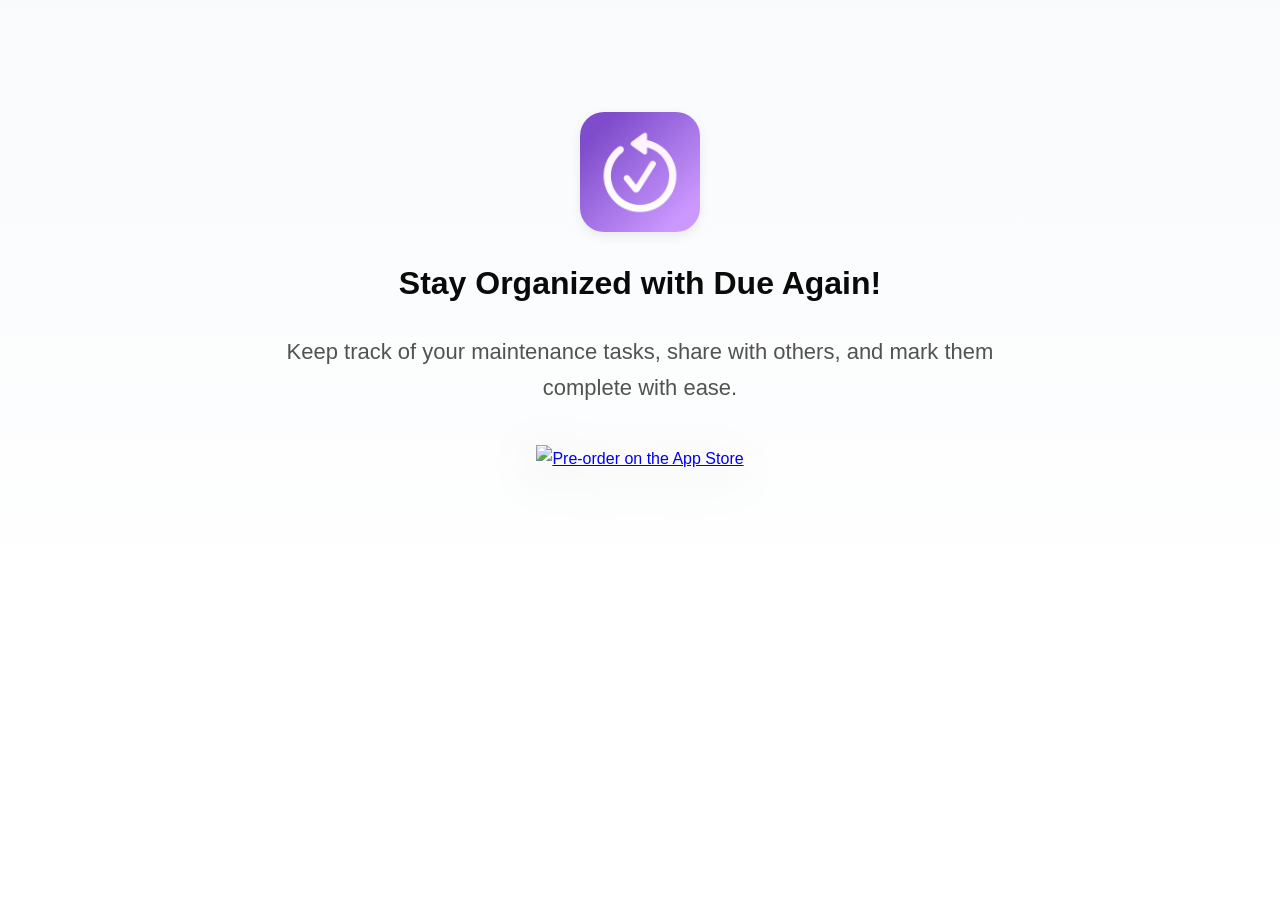
==== index.html @ f744661c "first commit" ====
<!doctype html>
<html lang="en" data-light-theme="light" data-dark-theme="dark">
  <head>
    <base href="./" />
    <meta property="og:site_name" content="Due Again" />
    <meta property="og:title" content="Home" />
    <meta name="twitter:title" content="Home" />
    <meta property="og:url" content="https://example.com/" />
    <meta name="twitter:domain" content="example.com" />
    <meta name="twitter:card" content="summary_large_image" />
    <meta name="twitter:dnt" content="on" />
    <meta charset="utf-8" />
    <meta name="viewport" content="width=device-width, initial-scale=1" />
    <meta name="author" content="Developer" />
    <meta name="generator" content="Ignite v0.6.0" />
    <title>Home</title>
    <link href="css/bootstrap.min.css" rel="stylesheet" />
    <link href="css/bootstrap-icons.min.css" rel="stylesheet" />
    <link href="css/ignite-core.min.css" rel="stylesheet" />
    <link href="https://example.com/" rel="canonical" />
    <link href="images/favicon.png" rel="icon" />
    <link href="css/styles.css" rel="stylesheet" />
    <style>
:root {
    --primary-color: #2563eb;
    --primary-rgb: 37, 99, 235;
    --font-family: -apple-system, BlinkMacSystemFont, 'Segoe UI', Roboto, 'Helvetica Neue', Arial, sans-serif;
    color-scheme: light dark;
}
</style>
  </head>
  <body data-site-classes="site-shell">
    <main class="site-main">
      <div class="ig-main-content">
        <div id="hero" class="hero hero-centered">
          <div class="container">
            <div class="hero-content">
              <img src="images/app-icon.png" alt="App Icon" class="hero-app-icon" />
              <h1 class="hero-title">Stay Organized with Due Again!</h1>
              <p class="hero-subtitle">Keep track of your maintenance tasks, share with others, and mark them complete with ease.</p>
              <div class="hero-cta">
                <a href="https://apps.apple.com/app/id6779137593" class="store-badge-link"><img src="images/app-store-preorder-black.svg" alt="Pre-order on the App Store" class="store-badge store-badge-light-mode" /><img src="images/app-store-preorder-white.svg" alt="Pre-order on the App Store" class="store-badge store-badge-dark-mode" /></a>
              </div>
            </div>
          </div>
        </div>
      </div>
    </main>
    <script src="js/bootstrap.bundle.min.js"></script>
    <script src="js/ignite-core.js"></script>
  </body>
</html>
---- css/ignite-core.min.css ----
/* Since positioning the image, we need to help out the caption */
.carousel-caption {
  bottom: 3rem;
  z-index: 10;
}

/* Declare heights because of positioning of img element */
.carousel-item {
  height: 32rem;
}

/* Removing padding from the last paragraph in an alert. */
div.alert p:last-child {
  margin-bottom: 0;
}

.font-inherit, .font-inherit * {
  font: inherit;
}

.color-inherit, .color-inherit * {
  color: inherit;
}

.line-height-inherit {
  line-height: inherit;
}

.form-control::placeholder {
    color: gray;
    opacity: 1;
}
/* Removing text syling from a link. */
.link-plain {
    color: inherit;
    text-decoration: none;
    cursor: pointer;
}

/* Define CSS Variables for Material Backgrounds */
:root {
    /* Light Material Values */
    --material-light-ultra-thin: rgba(255, 255, 255, 0.5);
    --material-light-ultra-thin-blur: rgba(255, 255, 255, 0.2);
    --material-light-thin: rgba(255, 255, 255, 0.6);
    --material-light-thin-blur: rgba(255, 255, 255, 0.3);
    --material-light-regular: rgba(255, 255, 255, 0.7);
    --material-light-regular-blur: rgba(255, 255, 255, 0.4);
    --material-light-thick: rgba(255, 255, 255, 0.8);
    --material-light-thick-blur: rgba(255, 255, 255, 0.5);
    --material-light-ultra-thick: rgba(255, 255, 255, 0.9);
    --material-light-ultra-thick-blur: rgba(255, 255, 255, 0.6);

    /* Dark Material Values */
    --material-dark-ultra-thin: rgba(30, 30, 30, 0.5);
    --material-dark-ultra-thin-blur: rgba(30, 30, 30, 0.2);
    --material-dark-thin: rgba(30, 30, 30, 0.6);
    --material-dark-thin-blur: rgba(30, 30, 30, 0.3);
    --material-dark-regular: rgba(30, 30, 30, 0.7);
    --material-dark-regular-blur: rgba(30, 30, 30, 0.4);
    --material-dark-thick: rgba(30, 30, 30, 0.8);
    --material-dark-thick-blur: rgba(30, 30, 30, 0.5);
    --material-dark-ultra-thick: rgba(30, 30, 30, 0.9);
    --material-dark-ultra-thick-blur: rgba(30, 30, 30, 0.6);
}

/* Auto-switching Material Classes */
.material-ultra-thin {
    background: var(--material-light-ultra-thin);
    @supports ((backdrop-filter: blur(10px)) or (-webkit-backdrop-filter: blur(10px))) {
        background: var(--material-light-ultra-thin-blur);
        -webkit-backdrop-filter: blur(10px) saturate(180%);
        backdrop-filter: blur(10px) saturate(180%);
    }
}

.material-thin {
    background: var(--material-light-thin);
    @supports ((backdrop-filter: blur(20px)) or (-webkit-backdrop-filter: blur(20px))) {
        background: var(--material-light-thin-blur);
        -webkit-backdrop-filter: blur(20px) saturate(180%);
        backdrop-filter: blur(20px) saturate(180%);
    }
}

.material-regular {
    background: var(--material-light-regular);
    @supports ((backdrop-filter: blur(30px)) or (-webkit-backdrop-filter: blur(30px))) {
        background: var(--material-light-regular-blur);
        -webkit-backdrop-filter: blur(30px) saturate(180%);
        backdrop-filter: blur(30px) saturate(180%);
    }
}

.material-thick {
    background: var(--material-light-thick);
    @supports ((backdrop-filter: blur(50px)) or (-webkit-backdrop-filter: blur(50px))) {
        background: var(--material-light-thick-blur);
        -webkit-backdrop-filter: blur(50px) saturate(180%);
        backdrop-filter: blur(50px) saturate(180%);
    }
}

.material-ultra-thick {
    background: var(--material-light-ultra-thick);
    @supports ((backdrop-filter: blur(70px)) or (-webkit-backdrop-filter: blur(70px))) {
        background: var(--material-light-ultra-thick-blur);
        -webkit-backdrop-filter: blur(70px) saturate(180%);
        backdrop-filter: blur(70px) saturate(180%);
    }
}

[data-bs-theme*="dark"] .material-ultra-thin {
    background: var(--material-dark-ultra-thin);
    @supports ((backdrop-filter: blur(10px)) or (-webkit-backdrop-filter: blur(10px))) {
        background: var(--material-dark-ultra-thin-blur);
        -webkit-backdrop-filter: blur(10px) saturate(180%);
        backdrop-filter: blur(10px) saturate(180%);
    }
}

[data-bs-theme*="dark"] .material-thin {
    background: var(--material-dark-thin);
    @supports ((backdrop-filter: blur(20px)) or (-webkit-backdrop-filter: blur(20px))) {
        background: var(--material-dark-thin-blur);
        -webkit-backdrop-filter: blur(20px) saturate(180%);
        backdrop-filter: blur(20px) saturate(180%);
    }
}

[data-bs-theme*="dark"] .material-regular {
    background: var(--material-dark-regular);
    @supports ((backdrop-filter: blur(30px)) or (-webkit-backdrop-filter: blur(30px))) {
        background: var(--material-dark-regular-blur);
        -webkit-backdrop-filter: blur(30px) saturate(180%);
        backdrop-filter: blur(30px) saturate(180%);
    }
}

[data-bs-theme*="dark"] .material-thick {
    background: var(--material-dark-thick);
    @supports ((backdrop-filter: blur(50px)) or (-webkit-backdrop-filter: blur(50px))) {
        background: var(--material-dark-thick-blur);
        -webkit-backdrop-filter: blur(50px) saturate(180%);
        backdrop-filter: blur(50px) saturate(180%);
    }
}

[data-bs-theme*="dark"] .material-ultra-thick {
    background: var(--material-dark-ultra-thick);
    @supports ((backdrop-filter: blur(70px)) or (-webkit-backdrop-filter: blur(70px))) {
        background: var(--material-dark-ultra-thick-blur);
        -webkit-backdrop-filter: blur(70px) saturate(180%);
        backdrop-filter: blur(70px) saturate(180%);
    }
}

/* Light Material Classes (for explicit overrides) */
.material-ultra-thin-light {
    background: var(--material-light-ultra-thin);
    @supports ((backdrop-filter: blur(10px)) or (-webkit-backdrop-filter: blur(10px))) {
        background: var(--material-light-ultra-thin-blur);
        -webkit-backdrop-filter: blur(10px) saturate(180%);
        backdrop-filter: blur(10px) saturate(180%);
    }
}

.material-thin-light {
    background: var(--material-light-thin);
    @supports ((backdrop-filter: blur(20px)) or (-webkit-backdrop-filter: blur(20px))) {
        background: var(--material-light-thin-blur);
        -webkit-backdrop-filter: blur(20px) saturate(180%);
        backdrop-filter: blur(20px) saturate(180%);
    }
}

.material-regular-light {
    background: var(--material-light-regular);
    @supports ((backdrop-filter: blur(30px)) or (-webkit-backdrop-filter: blur(30px))) {
        background: var(--material-light-regular-blur);
        -webkit-backdrop-filter: blur(30px) saturate(180%);
        backdrop-filter: blur(30px) saturate(180%);
    }
}

.material-thick-light {
    background: var(--material-light-thick);
    @supports ((backdrop-filter: blur(50px)) or (-webkit-backdrop-filter: blur(50px))) {
        background: var(--material-light-thick-blur);
        -webkit-backdrop-filter: blur(50px) saturate(180%);
        backdrop-filter: blur(50px) saturate(180%);
    }
}

.material-ultra-thick-light {
    background: var(--material-light-ultra-thick);
    @supports ((backdrop-filter: blur(70px)) or (-webkit-backdrop-filter: blur(70px))) {
        background: var(--material-light-ultra-thick-blur);
        -webkit-backdrop-filter: blur(70px) saturate(180%);
        backdrop-filter: blur(70px) saturate(180%);
    }
}

/* Dark Material Classes (for explicit overrides) */
.material-ultra-thin-dark {
    background: var(--material-dark-ultra-thin);
    @supports ((backdrop-filter: blur(10px)) or (-webkit-backdrop-filter: blur(10px))) {
        background: var(--material-dark-ultra-thin-blur);
        -webkit-backdrop-filter: blur(10px) saturate(180%);
        backdrop-filter: blur(10px) saturate(180%);
    }
}

.material-thin-dark {
    background: var(--material-dark-thin);
    @supports ((backdrop-filter: blur(20px)) or (-webkit-backdrop-filter: blur(20px))) {
        background: var(--material-dark-thin-blur);
        -webkit-backdrop-filter: blur(20px) saturate(180%);
        backdrop-filter: blur(20px) saturate(180%);
    }
}

.material-regular-dark {
    background: var(--material-dark-regular);
    @supports ((backdrop-filter: blur(30px)) or (-webkit-backdrop-filter: blur(30px))) {
        background: var(--material-dark-regular-blur);
        -webkit-backdrop-filter: blur(30px) saturate(180%);
        backdrop-filter: blur(30px) saturate(180%);
    }
}

.material-thick-dark {
    background: var(--material-dark-thick);
    @supports ((backdrop-filter: blur(50px)) or (-webkit-backdrop-filter: blur(50px))) {
        background: var(--material-dark-thick-blur);
        -webkit-backdrop-filter: blur(50px) saturate(180%);
        backdrop-filter: blur(50px) saturate(180%);
    }
}

.material-ultra-thick-dark {
    background: var(--material-dark-ultra-thick);
    @supports ((backdrop-filter: blur(70px)) or (-webkit-backdrop-filter: blur(70px))) {
        background: var(--material-dark-ultra-thick-blur);
        -webkit-backdrop-filter: blur(70px) saturate(180%);
        backdrop-filter: blur(70px) saturate(180%);
    }
}

.ig-text-small {
    font-size: 0.9rem;
}

.ig-text-xSmall {
    font-size: 0.8rem;
}

.ig-text-xxSmall {
    font-size: 0.7rem;
}

.ig-text-xxxSmall {
    font-size: 0.6rem;
}

.ig-line-clamp {
    overflow: hidden;
    display: -webkit-box;
    -webkit-box-orient: vertical;
    -webkit-line-clamp: var(--ig-max-line-length, 1);
}

.ig-line-clamp-none {
    overflow: visible;
    display: block;
    -webkit-box-orient: horizontal;
    -webkit-line-clamp: unset;
}


:root {
    --bs-primary: rgb(13 110 253 / 100%);
    --bs-primary-rgb: 13, 110, 253;
    --bs-primary-text-emphasis: rgb(5 44 101 / 100%);
    --bs-primary-bg-subtle: rgb(206 226 254 / 100%);
    --bs-primary-border-subtle: rgb(109 168 253 / 100%);
    --bs-secondary: rgb(108 117 125 / 100%);
    --bs-secondary-rgb: 108, 117, 125;
    --bs-secondary-text-emphasis: rgb(43 46 50 / 100%);
    --bs-secondary-bg-subtle: rgb(225 227 229 / 100%);
    --bs-secondary-border-subtle: rgb(166 172 177 / 100%);
    --bs-success: rgb(25 135 84 / 100%);
    --bs-success-rgb: 25, 135, 84;
    --bs-success-text-emphasis: rgb(10 54 33 / 100%);
    --bs-success-bg-subtle: rgb(209 231 220 / 100%);
    --bs-success-border-subtle: rgb(117 183 152 / 100%);
    --bs-info: rgb(13 202 240 / 100%);
    --bs-info-rgb: 13, 202, 240;
    --bs-info-text-emphasis: rgb(5 80 96 / 100%);
    --bs-info-bg-subtle: rgb(206 244 252 / 100%);
    --bs-info-border-subtle: rgb(109 223 246 / 100%);
    --bs-warning: rgb(255 193 7 / 100%);
    --bs-warning-rgb: 255, 193, 7;
    --bs-warning-text-emphasis: rgb(102 77 2 / 100%);
    --bs-warning-bg-subtle: rgb(255 242 205 / 100%);
    --bs-warning-border-subtle: rgb(255 217 106 / 100%);
    --bs-danger: rgb(220 53 69 / 100%);
    --bs-danger-rgb: 220, 53, 69;
    --bs-danger-text-emphasis: rgb(88 21 27 / 100%);
    --bs-danger-bg-subtle: rgb(248 214 217 / 100%);
    --bs-danger-border-subtle: rgb(234 133 143 / 100%);
    --bs-light: rgb(248 249 250 / 100%);
    --bs-light-rgb: 248, 249, 250;
    --bs-light-text-emphasis: rgb(49 49 49 / 100%);
    --bs-light-bg-subtle: rgb(253 253 254 / 100%);
    --bs-light-border-subtle: rgb(198 199 200 / 100%);
    --bs-dark: rgb(33 37 41 / 100%);
    --bs-dark-rgb: 33, 37, 41;
    --bs-dark-text-emphasis: rgb(13 14 16 / 100%);
    --bs-dark-bg-subtle: rgb(210 211 212 / 100%);
    --bs-dark-border-subtle: rgb(121 124 126 / 100%);
    --bs-body-color: rgb(33 37 41 / 100%);
    --bs-body-color-rgb: 33, 37, 41;
    --bs-body-bg: rgb(255 255 255 / 100%);
    --bs-body-bg-rgb: 255, 255, 255;
    --bs-emphasis-color-rgb: 0, 0, 0;
    --bs-secondary-color: rgb(8415 9435 10455 / 75%);
    --bs-secondary-color-rgb: 8415, 9435, 10455;
    --bs-tertiary-color: rgb(8415 9435 10455 / 50%);
    --bs-tertiary-color-rgb: 8415, 9435, 10455;
    --bs-secondary-bg: rgb(233 236 239 / 100%);
    --bs-secondary-bg-rgb: 233, 236, 239;
    --bs-tertiary-bg: rgb(248 249 250 / 100%);
    --bs-tertiary-bg-rgb: 248, 249, 250;
    --bs-link-color: rgb(13 110 253 / 100%);
    --bs-link-color-rgb: 13, 110, 253;
    --bs-link-hover-color: rgb(10 88 202 / 100%);
    --bs-link-hover-color-rgb: 10, 88, 202;
    --bs-border-color: rgb(222 226 230 / 100%);
    --bs-border-color-rgb: 222, 226, 230;
    --syntax-highlight-theme: "xcode-light";
}

@media (min-width: 540px) {
    .container {
    max-width: 540px;
}
}

@media (min-width: 720px) {
    .container {
    max-width: 720px;
}
}

@media (min-width: 960px) {
    .container {
    max-width: 960px;
}
}

@media (min-width: 1140px) {
    .container {
    max-width: 1140px;
}
}

@media (min-width: 1320px) {
    .container {
    max-width: 1320px;
}
}

/* Global style rules */

/* Root and body styles */
html {
    font-size: var(--bs-root-font-size, 16px);
}

body {
    font-family: var(--bs-body-font-family, system-ui, -apple-system, "Segoe UI", Roboto, "Helvetica Neue", "Noto Sans", "Liberation Sans", Arial, sans-serif);
    font-size: var(--bs-body-font-size, 1rem);
    line-height: var(--bs-body-line-height, 1.5);
    color: var(--bs-body-color);
    background-color: var(--bs-body-bg);
}

/* Link styles */
a {
    color: var(--bs-link-color);
    text-decoration: var(--bs-link-decoration, underline);
}

a:hover {
    color: var(--bs-link-hover-color);
}

/* Link role styles */
.link-primary {
    color: var(--bs-primary) !important;
    text-decoration-color: var(--bs-primary) !important;
}
.link-primary:hover {
    color: rgba(var(--bs-primary-rgb), 0.8) !important;
    text-decoration-color: rgba(var(--bs-primary-rgb), 0.8) !important;
}

.link-secondary {
    color: var(--bs-secondary) !important;
    text-decoration-color: var(--bs-secondary) !important;
}
.link-secondary:hover {
    color: rgba(var(--bs-secondary-rgb), 0.8) !important;
    text-decoration-color: rgba(var(--bs-secondary-rgb), 0.8) !important;
}

.link-success {
    color: var(--bs-success) !important;
    text-decoration-color: var(--bs-success) !important;
}
.link-success:hover {
    color: rgba(var(--bs-success-rgb), 0.8) !important;
    text-decoration-color: rgba(var(--bs-success-rgb), 0.8) !important;
}

.link-info {
    color: var(--bs-info) !important;
    text-decoration-color: var(--bs-info) !important;
}
.link-info:hover {
    color: rgba(var(--bs-info-rgb), 0.8) !important;
    text-decoration-color: rgba(var(--bs-info-rgb), 0.8) !important;
}

.link-warning {
    color: var(--bs-warning) !important;
    text-decoration-color: var(--bs-warning) !important;
}
.link-warning:hover {
    color: rgba(var(--bs-warning-rgb), 0.8) !important;
    text-decoration-color: rgba(var(--bs-warning-rgb), 0.8) !important;
}

.link-danger {
    color: var(--bs-danger) !important;
    text-decoration-color: var(--bs-danger) !important;
}
.link-danger:hover {
    color: rgba(var(--bs-danger-rgb), 0.8) !important;
    text-decoration-color: rgba(var(--bs-danger-rgb), 0.8) !important;
}

.link-light {
    color: var(--bs-light) !important;
    text-decoration-color: var(--bs-light) !important;
}
.link-light:hover {
    color: rgba(var(--bs-light-rgb), 0.8) !important;
    text-decoration-color: rgba(var(--bs-light-rgb), 0.8) !important;
}

.link-dark {
    color: var(--bs-dark) !important;
    text-decoration-color: var(--bs-dark) !important;
}
.link-dark:hover {
    color: rgba(var(--bs-dark-rgb), 0.8) !important;
    text-decoration-color: rgba(var(--bs-dark-rgb), 0.8) !important;
}

/* Alert styles */
.alert-primary {
    color: var(--bs-primary-text-emphasis);
    background-color: var(--bs-primary-bg-subtle);
    border-color: var(--bs-primary-border-subtle);
}

.alert-secondary {
    color: var(--bs-secondary-text-emphasis);
    background-color: var(--bs-secondary-bg-subtle);
    border-color: var(--bs-secondary-border-subtle);
}

.alert-success {
    color: var(--bs-success-text-emphasis);
    background-color: var(--bs-success-bg-subtle);
    border-color: var(--bs-success-border-subtle);
}

.alert-info {
    color: var(--bs-info-text-emphasis);
    background-color: var(--bs-info-bg-subtle);
    border-color: var(--bs-info-border-subtle);
}

.alert-warning {
    color: var(--bs-warning-text-emphasis);
    background-color: var(--bs-warning-bg-subtle);
    border-color: var(--bs-warning-border-subtle);
}

.alert-danger {
    color: var(--bs-danger-text-emphasis);
    background-color: var(--bs-danger-bg-subtle);
    border-color: var(--bs-danger-border-subtle);
}

.alert-light {
    color: var(--bs-light-text-emphasis);
    background-color: var(--bs-light-bg-subtle);
    border-color: var(--bs-light-border-subtle);
}

.alert-dark {
    color: var(--bs-dark-text-emphasis);
    background-color: var(--bs-dark-bg-subtle);
    border-color: var(--bs-dark-border-subtle);
}

/* Subtle backgrounds */
.bg-primary-subtle {
    background-color: rgba(var(--bs-primary-rgb), 0.15) !important;
}

.bg-secondary-subtle {
    background-color: rgba(var(--bs-secondary-rgb), 0.15) !important;
}

.bg-success-subtle {
    background-color: rgba(var(--bs-success-rgb), 0.15) !important;
}

.bg-info-subtle {
    background-color: rgba(var(--bs-info-rgb), 0.15) !important;
}

.bg-warning-subtle {
    background-color: rgba(var(--bs-warning-rgb), 0.15) !important;
}

.bg-danger-subtle {
    background-color: rgba(var(--bs-danger-rgb), 0.15) !important;
}

.bg-light-subtle {
    background-color: rgba(var(--bs-light-rgb), 0.15) !important;
}

.bg-dark-subtle {
    background-color: rgba(var(--bs-dark-rgb), 0.15) !important;
}

/* Card with solid background */
.text-bg-primary {
    color: #fff;
    background-color: var(--bs-primary) !important;
}

.text-bg-secondary {
    color: #fff;
    background-color: var(--bs-secondary) !important;
}

.text-bg-success {
    color: #fff;
    background-color: var(--bs-success) !important;
}

.text-bg-info {
    color: #000;
    background-color: var(--bs-info) !important;
}

.text-bg-warning {
    color: #000;
    background-color: var(--bs-warning) !important;
}

.text-bg-danger {
    color: #fff;
    background-color: var(--bs-danger) !important;
}

.text-bg-light {
    color: #000;
    background-color: var(--bs-light) !important;
}

.text-bg-dark {
    color: #fff;
    background-color: var(--bs-dark) !important;
}

/* Card with colored border */
.border-primary {
    border-color: var(--bs-primary) !important;
}

.border-secondary {
    border-color: var(--bs-secondary) !important;
}

.border-success {
    border-color: var(--bs-success) !important;
}

.border-info {
    border-color: var(--bs-info) !important;
}

.border-warning {
    border-color: var(--bs-warning) !important;
}

.border-danger {
    border-color: var(--bs-danger) !important;
}

.border-light {
    border-color: var(--bs-light) !important;
}

.border-dark {
    border-color: var(--bs-dark) !important;
}

/* Paragraph margin */
p {
    margin-top: 0;
    margin-bottom: var(--bs-paragraph-margin-bottom, 1rem);
}

/* Heading styles */
h1, h2, h3, h4, h5, h6 {
    font-family: var(--bs-headings-font-family, inherit);
    margin-bottom: var(--bs-headings-margin-bottom, 0.5rem);
    font-weight: var(--bs-headings-font-weight, 500);
    line-height: var(--bs-headings-line-height, 1.2);
    color: var(--bs-heading-color, inherit);
}

/* Individual heading sizes */
h1 { font-size: var(--bs-h1-font-size, 2.5rem); }
h2 { font-size: var(--bs-h2-font-size, 2rem); }
h3 { font-size: var(--bs-h3-font-size, 1.75rem); }
h4 { font-size: var(--bs-h4-font-size, 1.5rem); }
h5 { font-size: var(--bs-h5-font-size, 1.25rem); }
h6 { font-size: var(--bs-h6-font-size, 1rem); }

/* Font weights */
.fw-lighter { font-weight: var(--bs-font-weight-lighter, 200); }
.fw-light { font-weight: var(--bs-font-weight-light, 300); }
.fw-normal { font-weight: var(--bs-font-weight-normal, 400); }
.fw-bold { font-weight: var(--bs-font-weight-bold, 700); }
.fw-bolder { font-weight: var(--bs-font-weight-bolder, 800); }

/* Font sizes */
.fs-small { font-size: var(--bs-body-font-size-sm, 0.875rem); }
.fs-base { font-size: var(--bs-body-font-size, 1rem); }
.fs-large { font-size: var(--bs-body-font-size-lg, 1.25rem); }

/* Line heights */
.lh-1 { line-height: var(--bs-line-height-condensed, 1); }
.lh-base { line-height: var(--bs-line-height-base, 1.5); }
.lh-lg { line-height: var(--bs-line-height-expanded, 2); }

/* Inline code */
:not(pre) > code {
    font-family: var(--bs-font-monospace, monospace);
    font-size: var(--bs-code-font-size, 1em);
}

/* Code blocks */
code, pre {
    font-family: var(--bs-font-monospace, monospace);
    font-size: var(--code-block-font-size, 1em);
    margin-bottom: var(--bs-paragraph-margin-bottom, 1rem) !important;
}

/* Border styles */
.border { border: 1px solid var(--bs-border-color) !important; }

/* Color rules */
.text-primary { color: var(--bs-primary) !important; }
.text-secondary { color: var(--bs-secondary) !important; }
.text-success { color: var(--bs-success) !important; }
.text-info { color: var(--bs-info) !important; }
.text-warning { color: var(--bs-warning) !important; }
.text-danger { color: var(--bs-danger) !important; }
.text-light { color: var(--bs-light) !important; }
.text-dark { color: var(--bs-dark) !important; }

/* Background rules */
.bg-primary { background-color: var(--bs-primary) !important; }
.bg-secondary { background-color: var(--bs-secondary) !important; }
.bg-success { background-color: var(--bs-success) !important; }
.bg-info { background-color: var(--bs-info) !important; }
.bg-warning { background-color: var(--bs-warning) !important; }
.bg-danger { background-color: var(--bs-danger) !important; }
.bg-light { background-color: var(--bs-light) !important; }
.bg-dark { background-color: var(--bs-dark) !important; }

/* Button rules */
.btn-primary {
    background-color: var(--bs-primary);
    border-color: var(--bs-primary);
}
.btn-primary:hover {
    background-color: rgb(var(--bs-primary-rgb));
    border-color: rgb(var(--bs-primary-rgb));
}

.btn-secondary {
    background-color: var(--bs-secondary);
    border-color: var(--bs-secondary);
}
.btn-secondary:hover {
    background-color: rgb(var(--bs-secondary-rgb));
    border-color: rgb(var(--bs-secondary-rgb));
}

.btn-success {
    background-color: var(--bs-success);
    border-color: var(--bs-success);
}
.btn-success:hover {
    background-color: rgb(var(--bs-success-rgb));
    border-color: rgb(var(--bs-success-rgb));
}

.btn-info {
    background-color: var(--bs-info);
    border-color: var(--bs-info);
}
.btn-info:hover {
    background-color: rgb(var(--bs-info-rgb));
    border-color: rgb(var(--bs-info-rgb));
}

.btn-warning {
    background-color: var(--bs-warning);
    border-color: var(--bs-warning);
}
.btn-warning:hover {
    background-color: rgb(var(--bs-warning-rgb));
    border-color: rgb(var(--bs-warning-rgb));
}

.btn-danger {
    background-color: var(--bs-danger);
    border-color: var(--bs-danger);
}
.btn-danger:hover {
    background-color: rgb(var(--bs-danger-rgb));
    border-color: rgb(var(--bs-danger-rgb));
}

.btn-light {
    background-color: var(--bs-light);
    border-color: var(--bs-light);
}
.btn-light:hover {
    background-color: rgb(var(--bs-light-rgb));
    border-color: rgb(var(--bs-light-rgb));
}

.btn-dark {
    background-color: var(--bs-dark);
    border-color: var(--bs-dark);
}
.btn-dark:hover {
    background-color: rgb(var(--bs-dark-rgb));
    border-color: rgb(var(--bs-dark-rgb));
}


[data-bs-theme="light"] {
    --bs-primary: rgb(13 110 253 / 100%);
    --bs-primary-rgb: 13, 110, 253;
    --bs-primary-text-emphasis: rgb(5 44 101 / 100%);
    --bs-primary-bg-subtle: rgb(206 226 254 / 100%);
    --bs-primary-border-subtle: rgb(109 168 253 / 100%);
    --bs-secondary: rgb(108 117 125 / 100%);
    --bs-secondary-rgb: 108, 117, 125;
    --bs-secondary-text-emphasis: rgb(43 46 50 / 100%);
    --bs-secondary-bg-subtle: rgb(225 227 229 / 100%);
    --bs-secondary-border-subtle: rgb(166 172 177 / 100%);
    --bs-success: rgb(25 135 84 / 100%);
    --bs-success-rgb: 25, 135, 84;
    --bs-success-text-emphasis: rgb(10 54 33 / 100%);
    --bs-success-bg-subtle: rgb(209 231 220 / 100%);
    --bs-success-border-subtle: rgb(117 183 152 / 100%);
    --bs-info: rgb(13 202 240 / 100%);
    --bs-info-rgb: 13, 202, 240;
    --bs-info-text-emphasis: rgb(5 80 96 / 100%);
    --bs-info-bg-subtle: rgb(206 244 252 / 100%);
    --bs-info-border-subtle: rgb(109 223 246 / 100%);
    --bs-warning: rgb(255 193 7 / 100%);
    --bs-warning-rgb: 255, 193, 7;
    --bs-warning-text-emphasis: rgb(102 77 2 / 100%);
    --bs-warning-bg-subtle: rgb(255 242 205 / 100%);
    --bs-warning-border-subtle: rgb(255 217 106 / 100%);
    --bs-danger: rgb(220 53 69 / 100%);
    --bs-danger-rgb: 220, 53, 69;
    --bs-danger-text-emphasis: rgb(88 21 27 / 100%);
    --bs-danger-bg-subtle: rgb(248 214 217 / 100%);
    --bs-danger-border-subtle: rgb(234 133 143 / 100%);
    --bs-light: rgb(248 249 250 / 100%);
    --bs-light-rgb: 248, 249, 250;
    --bs-light-text-emphasis: rgb(49 49 49 / 100%);
    --bs-light-bg-subtle: rgb(253 253 254 / 100%);
    --bs-light-border-subtle: rgb(198 199 200 / 100%);
    --bs-dark: rgb(33 37 41 / 100%);
    --bs-dark-rgb: 33, 37, 41;
    --bs-dark-text-emphasis: rgb(13 14 16 / 100%);
    --bs-dark-bg-subtle: rgb(210 211 212 / 100%);
    --bs-dark-border-subtle: rgb(121 124 126 / 100%);
    --bs-body-color: rgb(33 37 41 / 100%);
    --bs-body-color-rgb: 33, 37, 41;
    --bs-body-bg: rgb(255 255 255 / 100%);
    --bs-body-bg-rgb: 255, 255, 255;
    --bs-emphasis-color-rgb: 0, 0, 0;
    --bs-secondary-color: rgb(8415 9435 10455 / 75%);
    --bs-secondary-color-rgb: 8415, 9435, 10455;
    --bs-tertiary-color: rgb(8415 9435 10455 / 50%);
    --bs-tertiary-color-rgb: 8415, 9435, 10455;
    --bs-secondary-bg: rgb(233 236 239 / 100%);
    --bs-secondary-bg-rgb: 233, 236, 239;
    --bs-tertiary-bg: rgb(248 249 250 / 100%);
    --bs-tertiary-bg-rgb: 248, 249, 250;
    --bs-link-color: rgb(13 110 253 / 100%);
    --bs-link-color-rgb: 13, 110, 253;
    --bs-link-hover-color: rgb(10 88 202 / 100%);
    --bs-link-hover-color-rgb: 10, 88, 202;
    --bs-border-color: rgb(222 226 230 / 100%);
    --bs-border-color-rgb: 222, 226, 230;
    --syntax-highlight-theme: "xcode-light";
}

[data-bs-theme="dark"] {
    --bs-primary: rgb(13 110 253 / 100%);
    --bs-primary-rgb: 13, 110, 253;
    --bs-primary-text-emphasis: rgb(109 168 253 / 100%);
    --bs-primary-bg-subtle: rgb(2 21 50 / 100%);
    --bs-primary-border-subtle: rgb(7 66 151 / 100%);
    --bs-secondary: rgb(108 117 125 / 100%);
    --bs-secondary-rgb: 108, 117, 125;
    --bs-secondary-text-emphasis: rgb(166 172 177 / 100%);
    --bs-secondary-bg-subtle: rgb(21 23 24 / 100%);
    --bs-secondary-border-subtle: rgb(64 70 75 / 100%);
    --bs-success: rgb(25 135 84 / 100%);
    --bs-success-rgb: 25, 135, 84;
    --bs-success-text-emphasis: rgb(117 183 152 / 100%);
    --bs-success-bg-subtle: rgb(4 26 16 / 100%);
    --bs-success-border-subtle: rgb(15 81 50 / 100%);
    --bs-info: rgb(13 202 240 / 100%);
    --bs-info-rgb: 13, 202, 240;
    --bs-info-text-emphasis: rgb(109 223 246 / 100%);
    --bs-info-bg-subtle: rgb(2 40 47 / 100%);
    --bs-info-border-subtle: rgb(7 121 144 / 100%);
    --bs-warning: rgb(255 193 7 / 100%);
    --bs-warning-rgb: 255, 193, 7;
    --bs-warning-text-emphasis: rgb(255 217 106 / 100%);
    --bs-warning-bg-subtle: rgb(50 38 1 / 100%);
    --bs-warning-border-subtle: rgb(153 115 4 / 100%);
    --bs-danger: rgb(220 53 69 / 100%);
    --bs-danger-rgb: 220, 53, 69;
    --bs-danger-text-emphasis: rgb(234 133 143 / 100%);
    --bs-danger-bg-subtle: rgb(43 10 13 / 100%);
    --bs-danger-border-subtle: rgb(132 31 41 / 100%);
    --bs-light: rgb(248 249 250 / 100%);
    --bs-light-rgb: 248, 249, 250;
    --bs-light-text-emphasis: rgb(250 251 252 / 100%);
    --bs-light-bg-subtle: rgb(49 49 49 / 100%);
    --bs-light-border-subtle: rgb(99 99 100 / 100%);
    --bs-dark: rgb(33 37 41 / 100%);
    --bs-dark-rgb: 33, 37, 41;
    --bs-dark-text-emphasis: rgb(210 211 212 / 100%);
    --bs-dark-bg-subtle: rgb(6 7 8 / 100%);
    --bs-dark-border-subtle: rgb(77 80 83 / 100%);
    --bs-body-color: rgb(222 226 230 / 100%);
    --bs-body-color-rgb: 222, 226, 230;
    --bs-body-bg: rgb(33 37 41 / 100%);
    --bs-body-bg-rgb: 33, 37, 41;
    --bs-emphasis-color: rgb(255 255 255 / 100%);
    --bs-emphasis-color-rgb: 255, 255, 255;
    --bs-secondary-color: rgb(56610 57630 58650 / 75%);
    --bs-secondary-color-rgb: 56610, 57630, 58650;
    --bs-tertiary-color: rgb(56610 57630 58650 / 50%);
    --bs-tertiary-color-rgb: 56610, 57630, 58650;
    --bs-secondary-bg: rgb(52 58 64 / 100%);
    --bs-secondary-bg-rgb: 52, 58, 64;
    --bs-tertiary-bg: rgb(43 48 53 / 100%);
    --bs-tertiary-bg-rgb: 43, 48, 53;
    --bs-link-color: rgb(110 168 254 / 100%);
    --bs-link-color-rgb: 110, 168, 254;
    --bs-link-hover-color: rgb(158 197 254 / 100%);
    --bs-link-hover-color-rgb: 158, 197, 254;
    --bs-border-color: rgb(73 80 87 / 100%);
    --bs-border-color-rgb: 73, 80, 87;
    --syntax-highlight-theme: "xcode-dark";
}
---- css/styles.css ----
/* Custom styles */
:root {
    /* Theme colors - these can be overridden dynamically */
    --primary-color: #2563eb;
    --primary-hover: color-mix(in srgb, var(--primary-color) 84%, black);
    --primary-rgb: 37, 99, 235;

    /* Text colors */
    --text-dark: #0a0a0a;
    --text-primary: #1a1a1a;
    --text-muted: #525252;
    --text-light: #737373;
    --text-secondary: var(--text-muted);

    /* Background colors */
    --bg-page: #ffffff;
    --bg-light: #f8fafc;
    --bg-card: #ffffff;
    --bg-primary: var(--bg-page);
    --bg-secondary: var(--bg-light);
    --surface-elevated: color-mix(in srgb, var(--bg-page) 92%, transparent);
    --section-surface-a: var(--bg-page);
    --section-surface-b: #f8f9fb;

    /* Border and shadow */
    --border-color: rgba(0, 0, 0, 0.06);
    --shadow-sm: 0 1px 3px rgba(0, 0, 0, 0.02);
    --shadow-md: 0 4px 12px rgba(0, 0, 0, 0.08);
    --shadow-lg: 0 8px 24px rgba(0, 0, 0, 0.12);

    /* Special colors */
    --star-color: #facc15;

    /* Font families */
    --font-family-system: -apple-system, BlinkMacSystemFont, "Segoe UI", "Roboto", "Helvetica Neue", sans-serif;
    --font-family-serif: Georgia, "Times New Roman", Times, serif;
    --font-family-mono: "SF Mono", Menlo, Monaco, Consolas, monospace;
    --font-family: var(--font-family-system);

    /* Spacing scale */
    --spacing-xs: 0.25rem;
    --spacing-sm: 0.5rem;
    --spacing-md: 1rem;
    --spacing-lg: 1.5rem;
    --spacing-xl: 2rem;
    --spacing-2xl: 3rem;
    --spacing-3xl: 5rem;

    /* Border radius */
    --radius-sm: 0.375rem;
    --radius-md: 0.625rem;
    --radius-lg: 1rem;
    --border-radius-sm: var(--radius-sm);
    --border-radius-md: var(--radius-md);
    --border-radius-lg: var(--radius-lg);
    --section-padding-y: var(--spacing-3xl);
    --section-padding: var(--section-padding-y) 0;
    --bs-primary: var(--primary-color);
    --bs-primary-rgb: var(--primary-rgb);
    --bs-link-color: var(--primary-color);
    --bs-link-color-rgb: var(--primary-rgb);
    --bs-link-hover-color: var(--primary-hover);
    --bs-link-hover-color-rgb: var(--primary-rgb);
}

/* Dark mode via class */
body[data-site-classes~="dark-mode"] {
    --text-dark: #fafafa;
    --text-primary: #e5e5e5;
    --text-muted: #a1a1aa;
    --text-light: #71717a;
    --text-secondary: var(--text-muted);
    --bg-page: #0a0a0a;
    --bg-light: #18181b;
    --bg-card: #27272a;
    --bg-primary: var(--bg-page);
    --bg-secondary: var(--bg-light);
    --surface-elevated: rgba(10, 10, 10, 0.92);
    --section-surface-a: var(--bg-page);
    --section-surface-b: #111114;
    --border-color: rgba(255, 255, 255, 0.1);
    --shadow-sm: 0 1px 3px rgba(0, 0, 0, 0.3);
    --shadow-md: 0 4px 12px rgba(0, 0, 0, 0.4);
    --shadow-lg: 0 8px 24px rgba(0, 0, 0, 0.5);
}

body[data-site-classes~="dark-mode"] .site-header .navbar-toggler-icon {
    background-image: url("data:image/svg+xml,%3csvg xmlns='http://www.w3.org/2000/svg' viewBox='0 0 30 30'%3e%3cpath stroke='rgba%28255,255,255,0.88%29' stroke-linecap='round' stroke-miterlimit='10' stroke-width='2' d='M4 7h22M4 15h22M4 23h22'/%3e%3c/svg%3e");
}

/* Dark mode via system preference (auto) */
@media (prefers-color-scheme: dark) {
    body:not([data-site-classes~="light-mode"]):not([data-site-classes~="dark-mode"]) {
        --text-dark: #fafafa;
        --text-primary: #e5e5e5;
        --text-muted: #a1a1aa;
        --text-light: #71717a;
        --text-secondary: var(--text-muted);
        --bg-page: #0a0a0a;
        --bg-light: #18181b;
        --bg-card: #27272a;
        --bg-primary: var(--bg-page);
        --bg-secondary: var(--bg-light);
        --surface-elevated: rgba(10, 10, 10, 0.92);
        --section-surface-a: var(--bg-page);
        --section-surface-b: #111114;
        --border-color: rgba(255, 255, 255, 0.1);
        --shadow-sm: 0 1px 3px rgba(0, 0, 0, 0.3);
        --shadow-md: 0 4px 12px rgba(0, 0, 0, 0.4);
        --shadow-lg: 0 8px 24px rgba(0, 0, 0, 0.5);
    }

    body:not([data-site-classes~="light-mode"]):not([data-site-classes~="dark-mode"]) .site-header .navbar-toggler-icon {
        background-image: url("data:image/svg+xml,%3csvg xmlns='http://www.w3.org/2000/svg' viewBox='0 0 30 30'%3e%3cpath stroke='rgba%28255,255,255,0.88%29' stroke-linecap='round' stroke-miterlimit='10' stroke-width='2' d='M4 7h22M4 15h22M4 23h22'/%3e%3c/svg%3e");
    }
}

/* Spacing density variations */
body[data-site-classes~="density-compact"] {
    --spacing-md: 0.75rem;
    --spacing-lg: 1rem;
    --spacing-xl: 1.5rem;
    --spacing-2xl: 2rem;
    --spacing-3xl: 3.5rem;
}

body[data-site-classes~="density-spacious"] {
    --spacing-md: 1.25rem;
    --spacing-lg: 2rem;
    --spacing-xl: 3rem;
    --spacing-2xl: 4rem;
    --spacing-3xl: 6rem;
}

/* Font family variations */
body[data-site-classes~="font-serif"] {
    --font-family: var(--font-family-serif);
}

body[data-site-classes~="font-mono"] {
    --font-family: var(--font-family-mono);
}

/* Base Styles */
html {
    background-color: var(--bg-page);
}

body {
    --bs-body-font-family: var(--font-family);
    --bs-body-color: var(--text-primary);
    --bs-body-bg: var(--bg-page);
    --bs-emphasis-color: var(--text-dark);
    --bs-secondary-color: var(--text-secondary);
    --bs-secondary-bg: var(--bg-secondary);
    --bs-tertiary-color: var(--text-light);
    --bs-tertiary-bg: var(--bg-light);
    --bs-border-color: var(--border-color);
    --bs-card-bg: var(--bg-card);
    --bs-card-border-color: var(--border-color);
    --bs-card-cap-bg: color-mix(in srgb, var(--bg-card) 88%, var(--bg-light));
    --bs-focus-ring-color: rgba(var(--primary-rgb), 0.15);
    margin: 0;
    font-family: var(--font-family);
    color: var(--text-primary);
    background-color: var(--bg-page);
    line-height: 1.7;
    min-height: 100vh;
    -webkit-font-smoothing: antialiased;
}

img {
    display: block;
    max-width: 100%;
}

.site-main {
    display: block;
}

.ig-main-content > .screenshots-section,
.ig-main-content > .highlights-section,
.ig-main-content > .features-section,
.ig-main-content > .testimonials-section,
.ig-main-content > .blog-posts-section,
.ig-main-content > .faq-section,
.ig-main-content > .pricing-section,
.ig-main-content > .team-section,
.ig-main-content > .video-section,
.ig-main-content > .newsletter-section,
.ig-main-content > .changelog-section,
.ig-main-content > .contact-form-section,
.ig-main-content > .custom-html-section,
.ig-main-content > .presskit-section {
    --section-surface: var(--section-surface-a);
}

.ig-main-content > .screenshots-section:nth-of-type(even),
.ig-main-content > .highlights-section:nth-of-type(even),
.ig-main-content > .features-section:nth-of-type(even),
.ig-main-content > .testimonials-section:nth-of-type(even),
.ig-main-content > .blog-posts-section:nth-of-type(even),
.ig-main-content > .faq-section:nth-of-type(even),
.ig-main-content > .pricing-section:nth-of-type(even),
.ig-main-content > .team-section:nth-of-type(even),
.ig-main-content > .video-section:nth-of-type(even),
.ig-main-content > .newsletter-section:nth-of-type(even),
.ig-main-content > .changelog-section:nth-of-type(even),
.ig-main-content > .contact-form-section:nth-of-type(even),
.ig-main-content > .custom-html-section:nth-of-type(even),
.ig-main-content > .presskit-section:nth-of-type(even) {
    --section-surface: var(--section-surface-b);
}

.container {
    max-width: 1200px;
    margin: 0 auto;
    padding: 0 1.5rem;
}

@media (min-width: 768px) {
    .container {
        padding: 0 2.5rem;
    }
}

/* Header */
.site-header {
    background: var(--surface-elevated);
    color: var(--text-primary);
    backdrop-filter: blur(12px);
    position: sticky;
    top: 0;
    z-index: 1000;
    border-bottom: 1px solid var(--border-color);
    box-shadow: var(--shadow-sm);
    padding: var(--spacing-md) 0;
    --bs-navbar-color: var(--text-muted);
    --bs-navbar-hover-color: var(--text-dark);
    --bs-navbar-active-color: var(--text-dark);
    --bs-navbar-brand-color: var(--text-dark);
    --bs-navbar-brand-hover-color: var(--text-dark);
    --bs-navbar-disabled-color: var(--text-light);
    --bs-navbar-toggler-border-color: var(--border-color);
    --bs-navbar-toggler-focus-width: 0;
}

.site-header .container {
    align-items: center;
    gap: var(--spacing-sm) var(--spacing-lg);
}

.site-header .navbar-brand {
    margin-right: 0;
    padding-top: 0;
    padding-bottom: 0;
}

.brand-link {
    display: flex;
    align-items: center;
    gap: 0.875rem;
    text-decoration: none;
    color: inherit;
    transition: transform 0.2s ease;
}

.brand-link:hover {
    transform: translateY(-1px);
    text-decoration: none;
}

.site-logo {
    height: 3rem;
    width: 3rem;
    border-radius: 0.75rem;
    border: 1px solid rgba(0, 0, 0, 0.08);
    box-shadow: 0 2px 8px rgba(0, 0, 0, 0.06);
    object-fit: cover;
}

.brand-name {
    font-size: 1.125rem;
    font-weight: 600;
    color: var(--text-dark);
}

.site-header .navbar-collapse {
    align-items: center;
}

.site-header .navbar-nav {
    align-items: flex-start;
    gap: var(--spacing-xs);
}

.site-header .nav-link,
.nav-link {
    color: var(--text-muted);
    text-decoration: none;
    font-weight: 500;
    font-size: 0.9375rem;
    transition: color 0.2s ease;
    position: relative;
}

.site-header .nav-link:hover,
.nav-link:hover {
    color: var(--text-dark);
    text-decoration: none;
}

.site-header .nav-link.active {
    color: var(--text-dark);
}

.nav-link::after {
    content: '';
    position: absolute;
    bottom: -0.25rem;
    left: 0;
    width: 0;
    height: 2px;
    background: var(--primary-color);
    transition: width 0.3s ease;
}

.nav-link:hover::after {
    width: 100%;
}

.site-header .navbar-toggler {
    padding: 0.4rem 0.55rem;
    border-radius: var(--radius-sm);
}

.site-header .navbar-toggler:focus {
    box-shadow: none;
}

.site-header .navbar-toggler-icon {
    background-image: url("data:image/svg+xml,%3csvg xmlns='http://www.w3.org/2000/svg' viewBox='0 0 30 30'%3e%3cpath stroke='rgba%2810,10,10,0.82%29' stroke-linecap='round' stroke-miterlimit='10' stroke-width='2' d='M4 7h22M4 15h22M4 23h22'/%3e%3c/svg%3e");
}

/* CTA Button */
.cta-button {
    display: inline-block;
    background: var(--primary-color);
    color: #fff !important;
    padding: 0.875rem 2rem;
    border-radius: 0.625rem;
    font-weight: 600;
    text-decoration: none;
    transition: transform 0.2s ease, box-shadow 0.2s ease, color 0.2s ease;
    box-shadow: 0 4px 12px rgba(var(--primary-rgb), 0.2);
}

.cta-button:hover {
    background: var(--primary-hover);
    transform: translateY(-2px);
    box-shadow: 0 6px 20px rgba(var(--primary-rgb), 0.3);
    text-decoration: none;
}

.nav-cta-button {
    padding: 0.625rem 1rem;
    border-radius: 999px;
    box-shadow: none;
}

.nav-cta-button:hover {
    box-shadow: 0 10px 24px rgba(var(--primary-rgb), 0.18);
}

.cta-button-primary {
    background: linear-gradient(135deg, var(--primary-color) 0%, var(--primary-hover) 100%);
    padding: 1rem 2.5rem;
    font-size: 1.0625rem;
}

/* Hero Section */
.hero {
    padding: 5rem 0 4rem;
    background: linear-gradient(180deg, var(--bg-light) 0%, var(--bg-page) 100%);
    text-align: center;
}

@media (min-width: 768px) {
    .hero {
        padding: 7rem 0 5rem;
    }
}

.hero-content {
    max-width: 800px;
    margin: 0 auto;
}

.hero-title {
    margin-bottom: 1.5rem;
    color: var(--text-dark);
    font-weight: 800;
}

.hero-subtitle {
    font-size: clamp(1.125rem, 2vw, 1.375rem);
    line-height: 1.6;
    color: var(--text-muted);
    margin-bottom: 2.5rem;
}

.hero-cta {
    margin-bottom: 2.5rem;
}

.hero-rating {
    display: flex;
    align-items: center;
    justify-content: center;
    gap: 1rem;
    flex-wrap: wrap;
}

.rating-stars {
    display: flex;
    gap: 0.25rem;
}

.star {
    color: var(--star-color);
    font-size: 1.25rem;
}

.rating-text {
    font-size: 0.9375rem;
    color: var(--text-muted);
    margin: 0;
}

.rating-count {
    color: var(--text-light);
}

/* Section Headers */
.section-header {
    text-align: center;
    max-width: 700px;
    margin: 0 auto 3rem;
}

.section-header:empty,
.section-header:not(:has(*)) {
    display: none;
}

.section-description {
    color: var(--text-muted);
    font-size: 1.0625rem;
}

/* Screenshots Section */
.screenshots-section {
    padding: 5rem 0;
    background: var(--section-surface, var(--bg-page));
}

.screenshots-container {
    margin-bottom: 2rem;
}

.screenshots-scroll {
    display: flex;
    gap: 1.5rem;
    overflow-x: auto;
    padding: 1rem 0;
    scroll-snap-type: x mandatory;
    -webkit-overflow-scrolling: touch;
}

.screenshot-card {
    flex: 0 0 auto;
    scroll-snap-align: start;
}

.screenshot-image {
    width: 280px;
    height: auto;
    border-radius: 1rem;
    box-shadow: 0 4px 20px rgba(0, 0, 0, 0.1);
}

.screenshot-frame-image {
    border-radius: 0;
    box-shadow: none;
    filter: drop-shadow(0 1.25rem 2rem rgba(0, 0, 0, 0.22));
}

/* Highlights Section */
.highlights-section {
    padding: var(--section-padding-y) 0;
    background: var(--section-surface, var(--bg-light));
}

.highlights-section .highlights-grid {
    margin-top: 0;
}

.highlights-grid {
    display: grid;
    grid-template-columns: repeat(3, minmax(0, 1fr));
    gap: 2rem;
}

.highlight-card {
    background: var(--bg-card);
    padding: 2rem;
    border-radius: 1rem;
    box-shadow: var(--shadow-sm);
    transition: transform 0.2s ease, box-shadow 0.2s ease;
}

.highlight-card:hover {
    transform: translateY(-4px);
    box-shadow: var(--shadow-lg);
}

.highlight-title {
    margin-bottom: 0.75rem;
    color: var(--text-dark);
}

.highlight-description {
    color: var(--text-muted);
    margin: 0;
}

.highlights-section.highlights-grid-multiple-of-three .highlights-grid,
.highlights-section.highlights-grid-multiple-of-two .highlights-grid {
    grid-template-columns: 1fr;
}

@media (min-width: 42rem) {
    .highlights-section.highlights-grid-multiple-of-two .highlights-grid {
        grid-template-columns: repeat(2, minmax(0, 1fr));
    }
}

@media (min-width: 56rem) {
    .highlights-section.highlights-grid-multiple-of-three .highlights-grid {
        grid-template-columns: repeat(3, minmax(0, 1fr));
    }
}

@media (max-width: 767px) {
    .highlights-grid {
        grid-template-columns: 1fr;
    }
}

/* Features Section */
.features-section {
    padding: 5rem 0;
    background: var(--section-surface, var(--bg-page));
}

.feature-category {
    margin-bottom: 4rem;
}

.feature-category:last-child {
    margin-bottom: 0;
}

.category-title {
    text-align: center;
    margin-bottom: 0.75rem;
}

.category-description {
    text-align: center;
    color: var(--text-muted);
    max-width: 700px;
    margin: 0 auto 2rem;
}

.features-grid {
    display: grid;
    grid-template-columns: repeat(auto-fit, minmax(280px, 1fr));
    gap: 2rem;
}

.feature-card {
    background: var(--bg-light);
    padding: 2rem;
    border-radius: 1rem;
    text-align: center;
}

.feature-icon {
    width: 4rem;
    height: 4rem;
    background: linear-gradient(135deg, var(--primary-color) 0%, var(--primary-hover) 100%);
    border-radius: 1rem;
    display: flex;
    align-items: center;
    justify-content: center;
    margin: 0 auto 1.25rem;
}

.feature-icon-image {
    font-size: 1.5rem;
    color: #fff;
}

.feature-title {
    margin-bottom: 0.75rem;
    color: var(--text-dark);
}

.feature-description {
    color: var(--text-muted);
    margin: 0;
}

/* Testimonials Section */
.testimonials-section {
    padding: 5rem 0;
    background: var(--section-surface, var(--bg-light));
}

.testimonials-scroll {
    display: flex;
    gap: 1.5rem;
    overflow-x: auto;
    padding: 1rem 0;
    -webkit-overflow-scrolling: touch;
}

.testimonial-card {
    flex: 0 0 auto;
    width: 320px;
    background: var(--bg-card);
    padding: 2rem;
    border-radius: 1rem;
    box-shadow: var(--shadow-sm);
}

.testimonial-rating {
    display: flex;
    gap: 0.25rem;
    margin-bottom: 1rem;
}

.testimonial-quote {
    color: var(--text-muted);
    font-style: italic;
    margin-bottom: 1rem;
    line-height: 1.6;
}

.testimonial-author {
    font-weight: 600;
    color: var(--text-dark);
    margin: 0;
}

/* Download Section */
.download-section {
    padding: 5rem 0;
    background: linear-gradient(135deg, var(--primary-color) 0%, var(--primary-hover) 100%);
    text-align: center;
}

.download-content h2 {
    color: #fff;
    margin-bottom: 1rem;
}

.download-description {
    color: rgba(255, 255, 255, 0.9);
    max-width: 600px;
    margin: 0 auto 2rem;
    font-size: 1.125rem;
}

.download-section .download-cta-button {
    background: #fff;
    color: #000 !important;
    box-shadow: 0 10px 28px rgba(0, 0, 0, 0.2);
}

.download-section .download-cta-button:hover {
    background: rgba(255, 255, 255, 0.92);
    color: #000 !important;
    box-shadow: 0 14px 34px rgba(0, 0, 0, 0.25);
}

/* FAQ Section */
.faq-section {
    padding: 5rem 0;
    background: var(--section-surface, var(--bg-page));
}

.faq-accordion {
    --bs-accordion-bg: var(--bg-card);
    --bs-accordion-border-color: var(--border-color);
    --bs-accordion-border-radius: var(--radius-lg);
    --bs-accordion-btn-bg: var(--bg-card);
    --bs-accordion-btn-color: var(--text-dark);
    --bs-accordion-active-bg: var(--bg-card);
    --bs-accordion-active-color: var(--text-dark);
    --bs-accordion-btn-focus-border-color: rgba(var(--primary-rgb), 0.45);
    --bs-accordion-btn-focus-box-shadow: 0 0 0 0.2rem rgba(var(--primary-rgb), 0.15);
    max-width: 800px;
    margin: 0 auto;
}

.faq-accordion .accordion-item {
    overflow: hidden;
    background: var(--bg-card);
    border: 1px solid var(--border-color);
    border-radius: 0;
    box-shadow: none;
}

.faq-accordion .accordion-item:first-child {
    border-top-left-radius: var(--radius-lg);
    border-top-right-radius: var(--radius-lg);
}

.faq-accordion .accordion-item:last-child {
    border-bottom-left-radius: var(--radius-lg);
    border-bottom-right-radius: var(--radius-lg);
}

.faq-accordion .accordion-item + .accordion-item {
    border-top: 0;
    margin-top: 0;
}

.faq-accordion .accordion-button {
    font-size: 1.05rem;
    color: var(--text-dark);
    padding: 1.25rem 1.5rem;
    box-shadow: none;
    background: var(--bg-card);
}

.faq-accordion .accordion-button:not(.collapsed) {
    box-shadow: none;
    border-bottom: 1px solid var(--border-color);
}

.faq-accordion .accordion-body {
    background: var(--bg-card);
    color: var(--text-primary);
    padding: 1rem 1.5rem 1.25rem;
}

.faq-answer {
    margin: 0;
    color: var(--text-secondary);
}

/* Footer */
.site-footer {
    background: color-mix(in srgb, var(--bg-light) 92%, var(--bg-page));
    color: var(--text-primary);
    padding: 3rem 0 2rem;
    border-top: 1px solid var(--border-color);
}

.footer-content {
    display: flex;
    flex-wrap: wrap;
    gap: 2rem;
    margin-bottom: 2rem;
}

.footer-brand {
    max-width: 400px;
}

.footer-logo {
    width: 48px;
    height: 48px;
    border-radius: 0.75rem;
    margin-bottom: 1rem;
}

.footer-tagline {
    color: var(--text-muted);
    font-size: 0.9375rem;
    margin: 0;
}

.footer-copyright {
    border-top: 1px solid var(--border-color);
    padding-top: 1.5rem;
    text-align: center;
}

.footer-copyright p {
    color: var(--text-light);
    font-size: 0.875rem;
    margin: 0;
}

.footer-kickstart-link {
    display: inline-block;
    margin-top: 0.75rem;
    color: var(--text-light);
    font-size: 0.8125rem;
    text-decoration: none;
    transition: color 0.2s ease;
}

.footer-kickstart-link:hover {
    color: var(--primary-color);
}

/* Responsive */
@media (max-width: 767px) {
    .site-header .navbar-collapse {
        padding-top: var(--spacing-md);
    }

    .site-header .navbar-nav {
        width: 100%;
    }

    .site-header .nav-link::after {
        display: none;
    }

    .site-header .nav-cta-button {
        margin-top: var(--spacing-xs);
    }

    .screenshot-image {
        width: 240px;
    }

    .testimonial-card {
        width: 280px;
    }
}

@media (min-width: 768px) {
    .site-header .navbar-nav {
        align-items: center;
        gap: 1.25rem;
    }

    .site-header .navbar-collapse {
        justify-content: flex-end;
    }
}

/* ============================================
   Section Layout Variants
   ============================================ */

/* Hero Layout Variants */
.hero-centered {
    text-align: center;
}

.hero-centered .hero-content {
    max-width: 800px;
    margin: 0 auto;
}

.hero-left {
    text-align: left;
}

.hero-left .hero-content {
    max-width: 700px;
    margin: 0;
}

.hero-left .hero-cta {
    justify-content: flex-start;
}

.hero-left .hero-rating {
    justify-content: flex-start;
}

.hero-right {
    text-align: right;
}

.hero-right .hero-content {
    max-width: 700px;
    margin: 0 0 0 auto;
}

.hero-right .hero-cta {
    justify-content: flex-end;
}

.hero-right .hero-rating {
    justify-content: flex-end;
}

/* Features Layout Variants */
.features-grid-layout .features-grid {
    display: grid;
    grid-template-columns: repeat(auto-fit, minmax(280px, 1fr));
    gap: 2rem;
}

.features-list-layout .features-grid {
    display: flex;
    flex-direction: column;
    gap: 1.5rem;
    max-width: 800px;
    margin: 0 auto;
}

.features-list-layout .feature-card {
    display: flex;
    align-items: flex-start;
    gap: 1.5rem;
    text-align: left;
    padding: 1.5rem;
}

.features-list-layout .feature-icon {
    margin: 0;
    flex-shrink: 0;
}

.features-cards-layout .features-grid {
    display: grid;
    grid-template-columns: repeat(auto-fit, minmax(320px, 1fr));
    gap: 2rem;
}

.features-cards-layout .feature-card {
    background: var(--bg-card);
    padding: 2.5rem;
    border-radius: 1.25rem;
    box-shadow: var(--shadow-md);
    border: 1px solid var(--border-color);
}

.features-section.features-grid-layout.features-grid-multiple-of-three .features-grid,
.features-section.features-cards-layout.features-grid-multiple-of-three .features-grid,
.features-section.features-grid-layout.features-grid-multiple-of-two .features-grid,
.features-section.features-cards-layout.features-grid-multiple-of-two .features-grid {
    grid-template-columns: 1fr;
}

@media (min-width: 42rem) {
    .features-section.features-grid-layout.features-grid-multiple-of-two .features-grid {
        grid-template-columns: repeat(2, minmax(0, 1fr));
    }
}

@media (min-width: 48rem) {
    .features-section.features-cards-layout.features-grid-multiple-of-two .features-grid {
        grid-template-columns: repeat(2, minmax(0, 1fr));
    }
}

@media (min-width: 56rem) {
    .features-section.features-grid-layout.features-grid-multiple-of-three .features-grid {
        grid-template-columns: repeat(3, minmax(0, 1fr));
    }
}

@media (min-width: 64rem) {
    .features-section.features-cards-layout.features-grid-multiple-of-three .features-grid {
        grid-template-columns: repeat(3, minmax(0, 1fr));
    }
}

/* Screenshots Layout Variants */
.screenshots-carousel .screenshots-scroll {
    display: flex;
    gap: 1.5rem;
    overflow-x: auto;
    padding: 1rem 0;
    scroll-snap-type: x mandatory;
    -webkit-overflow-scrolling: touch;
}

.screenshots-grid .screenshots-scroll {
    display: grid;
    grid-template-columns: repeat(auto-fit, minmax(280px, 1fr));
    gap: 2rem;
    overflow-x: visible;
}

.screenshots-grid .screenshot-card {
    flex: none;
}

/* Testimonials Layout Variants */
.testimonials-carousel .testimonials-scroll {
    display: flex;
    gap: 1.5rem;
    overflow-x: auto;
    padding: 1rem 0;
    -webkit-overflow-scrolling: touch;
}

.testimonials-grid .testimonials-scroll {
    display: grid;
    grid-template-columns: repeat(auto-fit, minmax(300px, 1fr));
    gap: 2rem;
    overflow-x: visible;
}

.testimonials-grid .testimonial-card {
    flex: none;
    width: auto;
}

.testimonials-quotes .testimonials-scroll {
    display: flex;
    flex-direction: column;
    gap: 3rem;
    max-width: 800px;
    margin: 0 auto;
    overflow-x: visible;
}

.testimonials-quotes .testimonial-card {
    flex: none;
    width: auto;
    background: transparent;
    box-shadow: none;
    padding: 1rem 0 2rem;
    text-align: center;
    border-bottom: 1px solid var(--border-color);
}

.testimonials-quotes .testimonial-card:last-child {
    border-bottom: none;
}

.testimonials-quotes .testimonial-quote {
    font-size: 1.125rem;
    font-style: italic;
    line-height: 1.6;
    color: var(--text-primary);
    margin-bottom: 1.5rem;
}

.testimonials-quotes .testimonial-rating {
    justify-content: center;
}

.testimonials-quotes .testimonial-rating .star {
    font-size: 1.375rem;
}

.testimonials-quotes .testimonial-quote::before {
    content: '"';
}

.testimonials-quotes .testimonial-quote::after {
    content: '"';
}

.testimonials-quotes .testimonial-author {
    font-size: 1.125rem;
}

/* ==========================================
   PRICING SECTION
   ========================================== */

.pricing-section {
    padding: var(--section-padding-y) 0;
    background: var(--section-surface, var(--bg-primary));
}

.pricing-tiers {
    display: grid;
    grid-template-columns: repeat(auto-fit, minmax(300px, 1fr));
    gap: 2rem;
    margin-top: 3rem;
}

.pricing-tier {
    background: var(--bg-card);
    border: 1px solid var(--border-color);
    border-radius: 1rem;
    padding: 2rem;
    display: grid;
    gap: 1rem;
    align-content: start;
    position: relative;
    transition: transform 0.2s ease, box-shadow 0.2s ease;
}

.pricing-tier:hover {
    transform: translateY(-4px);
    box-shadow: var(--shadow-lg);
}

.pricing-tier-highlighted {
    border-color: var(--primary-color);
    box-shadow: 0 0 0 2px var(--primary-color);
}

.pricing-badge {
    position: absolute;
    top: -0.75rem;
    left: 50%;
    transform: translateX(-50%);
}

.pricing-tier-name {
    font-weight: 700;
    color: var(--text-primary);
    margin-bottom: 0.5rem;
}

.pricing-tier-description {
    color: var(--text-secondary);
    font-size: 0.9rem;
    margin: 0;
}

.pricing-price {
    margin: 0;
}

.pricing-price-line {
    display: inline-flex;
    align-items: baseline;
    gap: 0.625rem;
    flex-wrap: wrap;
}

.pricing-amount {
    font-size: 2.5rem;
    font-weight: 700;
    color: var(--text-primary);
}

.pricing-period {
    font-size: 1rem;
    color: var(--text-secondary);
}

.pricing-period-onetime {
    text-transform: lowercase;
}

.pricing-cta {
    width: 100%;
    text-align: center;
}

.pricing-features {
    flex: 1;
    display: flex;
    flex-direction: column;
    gap: 0.75rem;
}

.pricing-feature {
    display: flex;
    align-items: center;
    gap: 0.75rem;
    font-size: 0.95rem;
}

.feature-included {
    color: #10b981;
    font-weight: 600;
}

.feature-excluded {
    color: #ef4444;
    font-weight: 600;
}

/* ==========================================
   TEAM SECTION
   ========================================== */

.team-section {
    padding: var(--section-padding-y) 0;
    background: var(--section-surface, var(--bg-secondary));
}

.team-members {
    display: grid;
    grid-template-columns: repeat(auto-fit, minmax(280px, 1fr));
    gap: 2rem;
    margin-top: 3rem;
}

.team-member {
    background: var(--bg-card);
    border-radius: 1rem;
    padding: 2rem;
    text-align: center;
    color: var(--text-primary);
    border: 1px solid var(--border-color);
    transition: transform 0.2s ease, box-shadow 0.2s ease;
}

.team-member:hover {
    transform: translateY(-4px);
    box-shadow: var(--shadow-lg);
}

.team-member-photo {
    width: 120px;
    height: 120px;
    border-radius: 50%;
    object-fit: cover;
    margin: 0 auto 1.5rem;
    border: 3px solid var(--border-color);
}

.team-member-photo-placeholder {
    width: 120px;
    height: 120px;
    border-radius: 50%;
    background: var(--bg-secondary);
    margin: 0 auto 1.5rem;
    display: flex;
    align-items: center;
    justify-content: center;
}

.team-member-name {
    font-weight: 700;
    color: var(--text-primary);
    margin-bottom: 0.25rem;
}

.team-member-role {
    color: var(--primary-color);
    font-size: 0.9rem;
    font-weight: 500;
    margin-bottom: 1rem;
}

.team-member-bio {
    color: var(--text-secondary);
    font-size: 0.95rem;
    line-height: 1.6;
    margin-bottom: 1rem;
}

.team-member-social {
    display: flex;
    justify-content: center;
    flex-wrap: wrap;
    gap: 0.75rem;
}

.team-social-link {
    display: inline-flex;
    align-items: center;
    justify-content: center;
    width: 2.75rem;
    height: 2.75rem;
    padding: 0;
    border: 1px solid var(--border-color);
    border-radius: 50%;
    background: color-mix(in srgb, var(--bg-card) 82%, var(--bg-light));
    color: var(--text-primary);
    line-height: 1;
    text-decoration: none;
    transition: transform 0.2s ease, border-color 0.2s ease, color 0.2s ease;
}

.team-social-link i {
    font-size: 1.05rem;
    line-height: 1;
}

.team-social-link:hover {
    transform: translateY(-1px);
    border-color: color-mix(in srgb, var(--primary-color) 26%, var(--border-color));
    color: var(--primary-color);
    text-decoration: none;
}

/* ==========================================
   VIDEO SECTION
   ========================================== */

.video-section {
    padding: var(--section-padding-y) 0;
    background: var(--section-surface, var(--bg-primary));
}

.video-container {
    max-width: 900px;
    margin: 0 auto;
}

.video-frame,
.video-custom {
    position: relative;
    padding-top: 56.25%;
    background: color-mix(in srgb, var(--bg-card) 88%, black);
    border: 1px solid var(--border-color);
    border-radius: 1rem;
    overflow: hidden;
    box-shadow: var(--shadow-lg);
}

.video-iframe,
.video-player {
    position: absolute;
    inset: 0;
    width: 100%;
    height: 100%;
    border: 0;
}

.video-player {
    object-fit: cover;
}

.video-placeholder {
    text-align: center;
    padding: 4rem 2rem;
    background: var(--bg-secondary);
    border-radius: 1rem;
    color: var(--text-secondary);
}

.video-preview-placeholder {
    background: color-mix(in srgb, var(--bg-card) 82%, black);
}

.video-preview-placeholder-poster {
    position: absolute;
    inset: 0;
    width: 100%;
    height: 100%;
    object-fit: cover;
    opacity: 0.35;
}

.video-preview-placeholder-overlay {
    position: absolute;
    inset: 0;
    display: flex;
    flex-direction: column;
    align-items: center;
    justify-content: center;
    gap: 1rem;
    padding: 2rem;
    text-align: center;
    color: var(--text-primary);
    background: linear-gradient(180deg, transparent 30%, color-mix(in srgb, var(--bg-card) 70%, black) 100%);
}

.video-preview-placeholder-icon {
    width: 4.5rem;
    height: 4.5rem;
    display: flex;
    align-items: center;
    justify-content: center;
    border-radius: 50%;
    background: color-mix(in srgb, var(--bg-card) 40%, black);
    color: var(--text-primary);
    font-size: 1.75rem;
    line-height: 1;
    padding-left: 0.35rem;
}

.video-preview-placeholder-message {
    max-width: 32rem;
    margin: 0;
    font-size: 0.95rem;
    color: var(--text-secondary);
}

/* ==========================================
   STATS SECTION
   ========================================== */

.stats-section {
    padding: var(--section-padding-y) 0;
    background: linear-gradient(135deg, var(--primary-color), var(--primary-hover));
    color: white;
}

.stats-section .section-header {
    color: white;
}

.stats-section .section-description {
    color: rgba(255, 255, 255, 0.9);
}

.stats-grid {
    display: grid;
    grid-template-columns: repeat(auto-fit, minmax(200px, 1fr));
    gap: 2rem;
    margin-top: 3rem;
}

.stat-item {
    text-align: center;
    padding: 2rem;
    background: rgba(255, 255, 255, 0.1);
    border-radius: 1rem;
    backdrop-filter: blur(10px);
}

.stat-icon {
    margin-bottom: 1rem;
    font-size: 2rem;
}

.stat-value {
    font-size: 3rem;
    font-weight: 800;
    margin-bottom: 0.5rem;
    line-height: 1;
}

.stat-label {
    font-size: 1rem;
    opacity: 0.9;
    font-weight: 500;
}

.stats-section.stats-grid-multiple-of-three .stats-grid,
.stats-section.stats-grid-multiple-of-two .stats-grid {
    grid-template-columns: 1fr;
}

@media (min-width: 42rem) {
    .stats-section.stats-grid-multiple-of-two .stats-grid {
        grid-template-columns: repeat(2, minmax(0, 1fr));
    }
}

@media (min-width: 56rem) {
    .stats-section.stats-grid-multiple-of-three .stats-grid {
        grid-template-columns: repeat(3, minmax(0, 1fr));
    }
}

/* ==========================================
   NEWSLETTER SECTION
   ========================================== */

.newsletter-section {
    padding: var(--section-padding-y) 0;
    background: var(--section-surface, var(--bg-secondary));
}

.newsletter-container {
    max-width: 720px;
    margin: 2rem auto 0;
    padding: clamp(1.5rem, 2.5vw, 2rem);
    background: var(--bg-card);
    border: 1px solid var(--border-color);
    border-radius: var(--radius-lg);
    box-shadow: var(--shadow-sm);
}

.newsletter-form {
    width: 100%;
}

.newsletter-form-row {
    display: flex;
    gap: 1rem;
    flex-wrap: wrap;
    align-items: stretch;
}

.newsletter-input {
    flex: 1;
    min-width: 240px;
    padding: 1rem 1.25rem;
    font-size: 1rem;
    border: 1px solid color-mix(in srgb, var(--text-primary) 18%, transparent);
    border-radius: 0.75rem;
    background: var(--bg-page);
    color: var(--text-primary);
    transition: border-color 0.2s ease, box-shadow 0.2s ease;
}

.newsletter-input:focus {
    outline: none;
    border-color: var(--primary-color);
    box-shadow: 0 0 0 3px rgba(var(--primary-rgb), 0.18);
}

.newsletter-input::placeholder {
    color: var(--text-secondary);
}

.newsletter-button {
    display: inline-flex;
    align-items: center;
    justify-content: center;
    padding: 1rem 2rem;
    font-size: 1rem;
    font-weight: 600;
    background: var(--primary-color);
    color: white;
    border: none;
    border-radius: 0.75rem;
    cursor: pointer;
    transition: background 0.2s ease, transform 0.2s ease;
}

.newsletter-button:hover {
    background: color-mix(in srgb, var(--primary-color) 85%, black);
    transform: translateY(-2px);
}

.newsletter-form-disabled {
    opacity: 0.8;
}

.newsletter-button:disabled {
    opacity: 0.6;
    cursor: not-allowed;
    transform: none;
}

.newsletter-disabled {
    opacity: 0.6;
}

.newsletter-config-notice {
    text-align: center;
    margin-top: 1rem;
    font-size: 0.875rem;
    color: var(--text-secondary);
}

.newsletter-privacy {
    text-align: center;
    margin-top: 1rem;
    font-size: 0.875rem;
    color: var(--text-secondary);
}

/* ==========================================
   CHANGELOG SECTION
   ========================================== */

.changelog-section {
    padding: var(--section-padding-y) 0;
    background: var(--section-surface, var(--bg-primary));
}

.changelog-entries {
    max-width: 800px;
    margin: 3rem auto 0;
    display: flex;
    flex-direction: column;
    gap: 3rem;
}

.changelog-entry {
    background: var(--bg-card);
    color: var(--text-primary);
    border: 1px solid var(--border-color);
    border-radius: 1rem;
    padding: 2rem;
}

.changelog-entry-header {
    display: flex;
    align-items: baseline;
    gap: 1rem;
    margin-bottom: 1rem;
    flex-wrap: wrap;
}

.changelog-version {
    font-weight: 700;
    color: var(--text-primary);
}

.changelog-date {
    font-size: 0.875rem;
    color: var(--text-secondary);
}

.changelog-summary {
    color: var(--text-secondary);
    margin-bottom: 1.5rem;
    line-height: 1.6;
}

.changelog-items {
    display: flex;
    flex-direction: column;
    gap: 0.75rem;
}

.changelog-item {
    display: flex;
    align-items: flex-start;
    gap: 0.75rem;
}

.changelog-badge {
    display: inline-flex;
    align-items: center;
    justify-content: center;
    flex-shrink: 0;
    font-size: 0.75rem;
    padding: 0.25rem 0.5rem;
    border-radius: 0.375rem;
    font-weight: 600;
    text-transform: uppercase;
    letter-spacing: 0.025em;
    border: 0;
    box-shadow: none;
}

.changelog-badge.badge {
    color: inherit;
    background: transparent;
}

.changelog-badge-new {
    background: #dcfce7;
    color: #166534;
}

.changelog-badge-improved {
    background: #dbeafe;
    color: #1e40af;
}

.changelog-badge-fixed {
    background: #fef3c7;
    color: #92400e;
}

.changelog-badge-removed {
    background: #fee2e2;
    color: #991b1b;
}

.changelog-item-text {
    color: var(--text-primary);
    line-height: 1.5;
}

/* Dark mode adjustments for changelog badges */
body[data-site-classes~="dark-mode"] .changelog-badge-new {
    background: rgba(16, 185, 129, 0.2);
    color: #6ee7b7;
}

body[data-site-classes~="dark-mode"] .changelog-badge-improved {
    background: rgba(59, 130, 246, 0.2);
    color: #93c5fd;
}

body[data-site-classes~="dark-mode"] .changelog-badge-fixed {
    background: rgba(245, 158, 11, 0.2);
    color: #fcd34d;
}

body[data-site-classes~="dark-mode"] .changelog-badge-removed {
    background: rgba(239, 68, 68, 0.2);
    color: #fca5a5;
}

@media (prefers-color-scheme: dark) {
    body:not([data-site-classes~="light-mode"]):not([data-site-classes~="dark-mode"]) .changelog-badge-new {
        background: rgba(16, 185, 129, 0.2);
        color: #6ee7b7;
    }

    body:not([data-site-classes~="light-mode"]):not([data-site-classes~="dark-mode"]) .changelog-badge-improved {
        background: rgba(59, 130, 246, 0.2);
        color: #93c5fd;
    }

    body:not([data-site-classes~="light-mode"]):not([data-site-classes~="dark-mode"]) .changelog-badge-fixed {
        background: rgba(245, 158, 11, 0.2);
        color: #fcd34d;
    }

    body:not([data-site-classes~="light-mode"]):not([data-site-classes~="dark-mode"]) .changelog-badge-removed {
        background: rgba(239, 68, 68, 0.2);
        color: #fca5a5;
    }
}

/* ==========================================
   LEGAL PAGES
   ========================================== */

.privacy-page,
.terms-page {
    padding: var(--section-padding-y) 0;
    background: var(--bg-primary);
    min-height: 80vh;
}

.privacy-title,
.terms-title {
    font-weight: 700;
    margin-bottom: 2rem;
    color: var(--text-primary);
}

.privacy-content,
.terms-content {
    max-width: 800px;
    line-height: 1.8;
    color: var(--text-primary);
}

.privacy-content h2,
.privacy-content h3,
.terms-content h2,
.terms-content h3 {
    margin-top: 2rem;
    margin-bottom: 1rem;
    color: var(--text-primary);
}

.privacy-content p,
.terms-content p {
    margin-bottom: 1rem;
    color: var(--text-secondary);
}

.privacy-content ul,
.terms-content ul {
    margin-left: 1.5rem;
    margin-bottom: 1rem;
}

.privacy-content li,
.terms-content li {
    margin-bottom: 0.5rem;
    color: var(--text-secondary);
}

.footer-links {
    margin-bottom: 1rem;
    display: flex;
    flex-wrap: wrap;
    justify-content: center;
    gap: 1.5rem;
}

.footer-privacy-link {
    color: var(--text-primary);
    text-decoration: none;
    font-size: 1rem;
    font-weight: 600;
    transition: color 0.2s ease, opacity 0.2s ease;
}

.footer-privacy-link:hover {
    color: var(--primary-color);
    opacity: 1;
}

/* ==========================================
   BLOG
   ========================================== */

.blog-index-page {
    padding: var(--spacing-3xl) 0;
    min-height: 80vh;
    background: linear-gradient(180deg, var(--bg-light) 0%, var(--bg-page) 100%);
}

.blog-index-header {
    display: grid;
    gap: var(--spacing-md);
    margin-bottom: var(--spacing-2xl);
    align-items: start;
}

.blog-index-title {
    margin: 0;
    color: var(--text-dark);
}

.blog-index-description {
    margin: 0;
    max-width: 44rem;
    color: var(--text-muted);
}

.blog-feed-link {
    display: inline-flex;
    align-items: center;
    justify-content: center;
    padding: 0.625rem 0.95rem;
    border: 1px solid var(--border-color);
    border-radius: 999px;
    background: color-mix(in srgb, var(--bg-card) 88%, var(--bg-light));
    color: var(--text-primary);
    text-decoration: none;
    box-shadow: var(--shadow-sm);
    transition: transform 0.2s ease, border-color 0.2s ease, color 0.2s ease;
}

.blog-feed-link:hover {
    color: var(--primary-color);
    border-color: color-mix(in srgb, var(--primary-color) 22%, var(--border-color));
    text-decoration: none;
    transform: translateY(-1px);
}

.blog-index-grid {
    display: grid;
    gap: var(--spacing-lg);
}

.blog-posts-section {
    padding: var(--section-padding);
    background: var(--section-surface, var(--bg-page));
}

.blog-posts-grid {
    display: grid;
    gap: var(--spacing-lg);
    margin-top: var(--spacing-xl);
}

.blog-posts-footer {
    display: flex;
    justify-content: center;
    margin-top: var(--spacing-xl);
}

.blog-index-footer {
    display: flex;
    justify-content: center;
    margin-top: var(--spacing-2xl);
}

.blog-card {
    display: grid;
    gap: 0.75rem;
    padding: clamp(1.25rem, 2vw, 1.75rem);
    border: 1px solid var(--border-color);
    border-radius: var(--radius-lg);
    background: linear-gradient(180deg, var(--bg-card) 0%, color-mix(in srgb, var(--bg-card) 70%, var(--bg-light)) 100%);
    box-shadow: var(--shadow-sm);
}

.blog-card-date {
    color: var(--text-light);
    font-size: 0.8125rem;
    letter-spacing: 0.03em;
    text-transform: uppercase;
    margin-bottom: -0.5rem;
}

.blog-card-title {
    color: var(--text-dark);
    text-decoration: none;
    font-size: 1.4rem;
    line-height: 1.25;
}

.blog-card-title:hover {
    color: var(--primary-color);
    text-decoration: none;
}

.blog-card-summary {
    margin: 0;
    color: var(--text-muted);
}

.blog-card-meta,
.blog-post-meta {
    display: flex;
    flex-wrap: wrap;
    gap: 0.75rem 1rem;
    margin-top: 0.25rem;
    color: var(--text-light);
    font-size: 0.9375rem;
}

.blog-card-meta-item,
.blog-post-meta-item {
    color: inherit;
}

.blog-card-link {
    color: var(--primary-color);
    font-weight: 600;
    text-decoration: none;
}

.blog-card-link:hover {
    color: var(--primary-hover);
    text-decoration: none;
}

.blog-empty-state {
    padding: var(--spacing-2xl);
    border: 1px dashed var(--border-color);
    border-radius: var(--radius-lg);
    background: var(--bg-card);
    color: var(--text-muted);
    text-align: center;
}

.blog-post-page {
    padding: var(--spacing-3xl) 0;
    min-height: 80vh;
    background: linear-gradient(180deg, color-mix(in srgb, var(--bg-light) 80%, var(--bg-page)) 0%, var(--bg-page) 100%);
}

.blog-article-page {
    max-width: 52rem;
}

.blog-back-link {
    display: inline-flex;
    align-items: center;
    margin-bottom: var(--spacing-lg);
    color: var(--text-muted);
    text-decoration: none;
}

.blog-back-link:hover {
    color: var(--primary-color);
    text-decoration: none;
}

.blog-post-title {
    margin: 0;
    color: var(--text-dark);
}

.blog-post-summary {
    margin: 0;
    color: var(--text-muted);
    font-size: 1.0625rem;
    line-height: 1.8;
}

.blog-tag-list {
    display: flex;
    flex-wrap: wrap;
    gap: 0.5rem;
}

.blog-tag {
    display: inline-flex;
    align-items: center;
    padding: 0.35rem 0.75rem;
    border: 1px solid color-mix(in srgb, var(--primary-color) 18%, transparent);
    border-radius: 999px;
    background: color-mix(in srgb, var(--primary-color) 10%, var(--bg-light));
    color: var(--primary-color);
    font-size: 0.875rem;
    line-height: 1;
}

.blog-article-body {
    margin-top: var(--spacing-xl);
    padding: clamp(1.5rem, 2vw, 2rem);
    border: 1px solid var(--border-color);
    border-radius: calc(var(--radius-lg) + 0.25rem);
    background: var(--bg-card);
    box-shadow: var(--shadow-sm);
}

.blog-article-body > :first-child {
    margin-top: 0;
}

.blog-article-body > :last-child {
    margin-bottom: 0;
}

.blog-article-body h2,
.blog-article-body h3 {
    margin-top: 2rem;
    margin-bottom: 0.75rem;
    color: var(--text-dark);
}

.blog-article-body p,
.blog-article-body li {
    color: var(--text-primary);
}

.blog-article-body p,
.blog-article-body ul,
.blog-article-body ol,
.blog-article-body pre,
.blog-article-body blockquote,
.blog-article-body img {
    margin-bottom: 1.25rem;
}

.blog-article-body ul,
.blog-article-body ol {
    padding-left: 1.5rem;
}

.blog-article-body a {
    color: var(--primary-color);
}

.blog-article-body a:hover {
    color: var(--primary-hover);
}

.blog-article-body blockquote {
    margin-left: 0;
    padding: 0.25rem 0 0.25rem 1rem;
    border-left: 3px solid color-mix(in srgb, var(--primary-color) 45%, var(--border-color));
    color: var(--text-muted);
    background: color-mix(in srgb, var(--bg-light) 80%, transparent);
}

.blog-article-body code {
    padding: 0.15rem 0.35rem;
    border-radius: var(--radius-sm);
    background: color-mix(in srgb, var(--bg-light) 88%, var(--bg-card));
    font-family: var(--font-family-mono);
    font-size: 0.9375em;
}

.blog-article-body pre {
    overflow-x: auto;
    padding: 1rem 1.125rem;
    border: 1px solid var(--border-color);
    border-radius: var(--radius-md);
    background: color-mix(in srgb, var(--bg-light) 78%, var(--bg-card));
}

.blog-article-body pre code {
    padding: 0;
    background: transparent;
}

.blog-article-body img {
    display: block;
    max-width: 100%;
    height: auto;
    border-radius: var(--radius-md);
    box-shadow: var(--shadow-sm);
}

@media (min-width: 768px) {
    .blog-index-header {
        grid-template-columns: minmax(0, 1fr) auto;
        gap: var(--spacing-lg);
    }
}

@media (min-width: 900px) {
    .blog-index-grid {
        grid-template-columns: repeat(2, minmax(0, 1fr));
    }
}

@media (max-width: 768px) {
    .blog-index-page,
    .blog-post-page {
        padding: var(--spacing-2xl) 0;
    }

    .blog-article-body {
        padding: 1.25rem;
    }
}

/* =========================================
   App Icon Styles
   ========================================= */

/* Header App Icon */
.app-icon {
    width: 40px;
    height: 40px;
    border-radius: 10px;
    object-fit: cover;
    box-shadow: var(--shadow-sm);
}

/* Footer App Icon */
.footer-app-icon {
    width: 48px;
    height: 48px;
    border-radius: 12px;
    margin-bottom: 1rem;
    object-fit: cover;
    box-shadow: var(--shadow-sm);
}

/* Hero App Icon */
.hero-app-icon {
    display: block;
    width: 120px;
    height: 120px;
    border-radius: 24px;
    margin: 0 auto 1.5rem;
    object-fit: cover;
    box-shadow: var(--shadow-md);
}

@media (max-width: 768px) {
    .app-icon {
        width: 32px;
        height: 32px;
        border-radius: 8px;
    }

    .footer-app-icon {
        width: 40px;
        height: 40px;
        border-radius: 10px;
    }

    .hero-app-icon {
        width: 80px;
        height: 80px;
        border-radius: 18px;
    }
}

/* =========================================
   Social Links Styles
   ========================================= */

.footer-social {
    display: flex;
    gap: 1rem;
    justify-content: center;
    margin-top: 1.5rem;
}

.social-link {
    display: flex;
    align-items: center;
    justify-content: center;
    width: 40px;
    height: 40px;
    border-radius: 50%;
    background: var(--bg-secondary);
    color: var(--text-light);
    text-decoration: none;
    transition: all 0.2s ease;
}

.social-link:hover {
    background: var(--primary-color);
    color: white;
    transform: translateY(-2px);
}

.social-link i {
    font-size: 1.25rem;
}

body[data-site-classes~="dark-mode"] .social-link {
    background: rgba(255, 255, 255, 0.1);
}

body[data-site-classes~="dark-mode"] .social-link:hover {
    background: var(--primary-color);
}

/* =========================================
   Store Badges Styles
   ========================================= */

.store-badges {
    display: flex;
    flex-wrap: wrap;
    gap: 1rem;
    justify-content: center;
    margin: 1.5rem 0;
}

.store-badge-link {
    display: inline-flex;
    align-items: center;
    justify-content: center;
    transition: transform 0.2s ease, filter 0.2s ease;
}

.store-badge-link:hover {
    transform: translateY(-2px);
    filter: brightness(1.04);
}

.store-badge {
    height: 50px;
    width: auto;
    filter: drop-shadow(0 10px 24px rgba(0, 0, 0, 0.18));
}

.store-badge-dark-mode {
    display: none;
}

body[data-site-classes~="dark-mode"] .store-badge-light-mode {
    display: none;
}

body[data-site-classes~="dark-mode"] .store-badge-dark-mode {
    display: inline-block;
}

body[data-site-classes~="light-mode"] .store-badge-light-mode {
    display: inline-block;
}

body[data-site-classes~="light-mode"] .store-badge-dark-mode {
    display: none;
}

@media (prefers-color-scheme: dark) {
    body:not([data-site-classes~="light-mode"]) .store-badge-light-mode {
        display: none;
    }

    body:not([data-site-classes~="light-mode"]) .store-badge-dark-mode {
        display: inline-block;
    }
}

@media (max-width: 768px) {
    .store-badges {
        flex-direction: column;
        align-items: center;
    }

    .store-badge {
        height: 45px;
    }
}

/* =========================================
   Contact Form Styles
   ========================================= */

.contact-form-section {
    padding: var(--section-padding);
    background: var(--section-surface, var(--bg-primary));
}

.contact-form-container {
    max-width: 600px;
    margin: 0 auto;
}

.contact-form {
    display: grid;
    gap: 1rem;
    background: var(--bg-card);
    padding: clamp(1.5rem, 2.5vw, 2rem);
    border: 1px solid var(--border-color);
    border-radius: var(--border-radius-lg);
    box-shadow: var(--shadow-sm);
}

.contact-form-group {
    display: grid;
    gap: 0.5rem;
}

.contact-form-label {
    font-weight: 600;
    color: var(--text-dark);
}

.contact-form-input,
.contact-form-textarea {
    width: 100%;
    background: color-mix(in srgb, var(--bg-page) 78%, var(--bg-card));
    border: 1px solid var(--border-color);
    border-radius: var(--border-radius-md);
    padding: 0.75rem 1rem;
    color: var(--text-primary);
    font: inherit;
    transition: border-color 0.2s ease, box-shadow 0.2s ease;
}

.contact-form-input::placeholder,
.contact-form-textarea::placeholder {
    color: var(--text-light);
}

.contact-form-input:focus-visible,
.contact-form-textarea:focus-visible {
    border-color: var(--primary-color);
    box-shadow: 0 0 0 3px rgba(var(--primary-rgb), 0.15);
    outline: none;
}

.contact-form-textarea {
    min-height: 9rem;
    resize: vertical;
}

.contact-submit-btn {
    appearance: none;
    display: inline-flex;
    align-items: center;
    justify-content: center;
    width: 100%;
    border: 1px solid transparent;
    border-radius: 999px;
    padding: 0.875rem 1.5rem;
    font: inherit;
    font-weight: 600;
    color: #fff;
    background: linear-gradient(135deg, var(--primary-color) 0%, var(--primary-hover) 100%);
    box-shadow: 0 10px 24px rgba(var(--primary-rgb), 0.18);
    cursor: pointer;
    transition: transform 0.2s ease, box-shadow 0.2s ease;
}

.contact-submit-btn:hover {
    transform: translateY(-1px);
    box-shadow: 0 14px 28px rgba(var(--primary-rgb), 0.24);
}

.contact-submit-btn:focus-visible {
    outline: none;
    box-shadow: 0 0 0 3px rgba(var(--primary-rgb), 0.18), 0 14px 28px rgba(var(--primary-rgb), 0.24);
}

/* =========================================
   Custom HTML Section Styles
   ========================================= */

.custom-html-section {
    padding: var(--section-padding);
}

.custom-html-content {
    margin-top: var(--spacing-lg);
}

/* =========================================
   Press Kit Styles
   ========================================= */

.presskit-section {
    padding: var(--section-padding);
    background: var(--section-surface, var(--bg-page));
    color: var(--text-primary);
}

.presskit-section .section-header {
    color: var(--text-primary);
}

.presskit-section .section-header h1,
.presskit-section .section-header h2,
.presskit-section .section-header h3,
.presskit-section .section-header h4,
.presskit-section .section-header h5,
.presskit-section .section-header h6 {
    color: var(--text-dark);
}

.presskit-section-title {
    color: var(--text-dark);
}

.presskit-section-subtitle {
    color: var(--text-secondary);
}

.presskit-page {
    padding: var(--section-padding-y) 0;
    background: var(--section-surface, var(--bg-page));
}

.presskit-page .section-header {
    text-align: left;
    max-width: 44rem;
    margin: 0 0 var(--spacing-xl);
}

.presskit-page-header {
    display: grid;
    gap: 0.75rem;
}

.presskit-page-kicker {
    margin: 0;
    color: var(--primary-color);
    text-transform: uppercase;
    letter-spacing: 0.08em;
    font-size: 0.85rem;
}

.presskit-page-subtitle {
    margin: 0;
    color: var(--text-secondary);
    max-width: 34rem;
}

.presskit-page-layout {
    display: grid;
    gap: var(--spacing-xl);
}

.presskit-panel {
    display: grid;
    gap: 1.25rem;
    background: var(--bg-card);
    color: var(--text-primary);
    border: 1px solid var(--border-color);
    border-radius: var(--border-radius-lg);
    padding: clamp(1.25rem, 2vw, 1.75rem);
    box-shadow: var(--shadow-sm);
}

.presskit-panel-header {
    display: flex;
    flex-wrap: wrap;
    align-items: center;
    justify-content: space-between;
    gap: 1rem;
}

.presskit-panel-title,
.presskit-panel-note,
.presskit-summary-label,
.presskit-summary-value,
.presskit-summary-note,
.presskit-contact-label,
.presskit-contact-value,
.presskit-unavailable {
    margin: 0;
}

.presskit-panel-title {
    color: var(--text-primary);
}

.presskit-panel-note,
.presskit-summary-label,
.presskit-summary-note,
.presskit-contact-label,
.presskit-unavailable {
    color: var(--text-secondary);
}

.presskit-summary-list {
    display: grid;
}

.presskit-summary-row {
    display: grid;
    grid-template-columns: minmax(8rem, 10rem) minmax(0, 1fr);
    gap: 0.75rem 1rem;
    padding: 1rem 0;
    border-top: 1px solid var(--border-color);
}

.presskit-summary-row:first-child {
    padding-top: 0;
    border-top: none;
}

.presskit-summary-row:last-child {
    padding-bottom: 0;
}

.presskit-summary-content {
    display: grid;
    gap: 0.5rem;
    min-width: 0;
}

.presskit-copy {
    color: var(--text-secondary);
    line-height: 1.7;
}

.presskit-copy h1,
.presskit-copy h2,
.presskit-copy h3,
.presskit-copy h4 {
    color: var(--text-primary);
    margin-top: 2rem;
    margin-bottom: 0.75rem;
}

.presskit-copy h1:first-child,
.presskit-copy h2:first-child,
.presskit-copy h3:first-child,
.presskit-copy h4:first-child {
    margin-top: 0;
}

.presskit-copy p {
    margin: 0 0 1rem;
}

.presskit-copy p,
.presskit-copy li,
.presskit-copy blockquote {
    color: var(--text-secondary);
}

.presskit-copy p:has(> em:only-child) {
    margin-bottom: 0.25rem;
}

.presskit-copy p:has(> em:only-child) + p {
    margin-top: 0;
    margin-bottom: 1.75rem;
    text-align: right;
}

.presskit-copy p:has(> em:only-child) + p::before {
    content: "— ";
}

.presskit-copy p:has(> em:only-child) + p:last-child,
.presskit-copy p:has(> em:only-child) + p:has(+ h1),
.presskit-copy p:has(> em:only-child) + p:has(+ h2),
.presskit-copy p:has(> em:only-child) + p:has(+ h3),
.presskit-copy p:has(> em:only-child) + p:has(+ h4) {
    margin-bottom: 0;
}

.presskit-copy ul,
.presskit-copy ol {
    margin: 0 0 0 1.25rem;
}

.presskit-copy blockquote {
    margin: 1rem 0;
    padding-left: 1rem;
    border-left: 3px solid color-mix(in srgb, var(--primary-color) 28%, var(--border-color));
}

.presskit-copy a,
.presskit-contact-value {
    word-break: break-word;
}

a.presskit-contact-value {
    color: var(--primary-color);
}

a.presskit-summary-link {
    color: var(--primary-color);
    text-decoration: none;
}

a.presskit-summary-link:hover {
    text-decoration: underline;
}

.presskit-gallery-grid {
    display: grid;
    grid-template-columns: repeat(auto-fit, minmax(18rem, 1fr));
    gap: 1rem;
}

.presskit-gallery-item {
    display: block;
    overflow: hidden;
    aspect-ratio: 4 / 5;
    border: 1px solid var(--border-color);
    border-radius: var(--border-radius-lg);
    background: color-mix(in srgb, var(--bg-card) 88%, var(--bg-light));
    box-shadow: var(--shadow-sm);
    transition: transform 0.2s ease, border-color 0.2s ease, box-shadow 0.2s ease;
}

.presskit-gallery-item:hover {
    transform: translateY(-1px);
    border-color: color-mix(in srgb, var(--primary-color) 22%, var(--border-color));
    box-shadow: 0 14px 28px rgba(var(--primary-rgb), 0.12);
}

.presskit-gallery-image {
    width: 100%;
    height: 100%;
    display: block;
    object-fit: cover;
    transition: transform 0.25s ease;
}

.presskit-gallery-item:hover .presskit-gallery-image {
    transform: scale(1.03);
}

.presskit-contact-list {
    display: grid;
    gap: 1rem;
}

.presskit-contact-row {
    display: grid;
    gap: 0.375rem;
    padding-top: 1rem;
    border-top: 1px solid var(--border-color);
}

.presskit-contact-row:first-child {
    padding-top: 0;
    border-top: none;
}

.presskit-download {
    display: grid;
    justify-items: center;
    gap: 1rem;
    max-width: 44rem;
    margin: var(--spacing-xl) auto 0;
    padding: clamp(1.5rem, 2.5vw, 2rem);
    text-align: center;
    background: var(--bg-card);
    color: var(--text-primary);
    border: 1px solid var(--border-color);
    border-radius: var(--border-radius-lg);
    box-shadow: var(--shadow-sm);
}

.presskit-download-description {
    margin: 0;
    color: var(--text-secondary);
}

.presskit-download-btn,
.presskit-card-button {
    display: inline-flex;
    align-items: center;
    justify-content: center;
    width: fit-content;
    padding: 0.875rem 1.5rem;
    border: 1px solid transparent;
    border-radius: 999px;
    font-weight: 600;
    text-decoration: none;
    transition: transform 0.2s ease, box-shadow 0.2s ease, border-color 0.2s ease, color 0.2s ease;
}

.presskit-download-btn {
    background: linear-gradient(135deg, var(--primary-color) 0%, var(--primary-hover) 100%);
    color: #fff;
    box-shadow: 0 10px 24px rgba(var(--primary-rgb), 0.18);
}

.presskit-download-btn:hover {
    color: #fff;
    text-decoration: none;
    transform: translateY(-1px);
    box-shadow: 0 14px 28px rgba(var(--primary-rgb), 0.24);
}

.presskit-card-button {
    background: color-mix(in srgb, var(--bg-card) 88%, var(--bg-light));
    color: var(--text-primary);
    border-color: var(--border-color);
    box-shadow: var(--shadow-sm);
}

.presskit-card-button:hover {
    color: var(--primary-color);
    text-decoration: none;
    transform: translateY(-1px);
    border-color: color-mix(in srgb, var(--primary-color) 22%, var(--border-color));
}

@media (max-width: 640px) {
    .presskit-page .section-header {
        margin-bottom: var(--spacing-lg);
    }

    .presskit-summary-row {
        grid-template-columns: 1fr;
    }

    .presskit-panel-header {
        align-items: flex-start;
    }

    .presskit-gallery-grid {
        grid-template-columns: 1fr;
    }
}
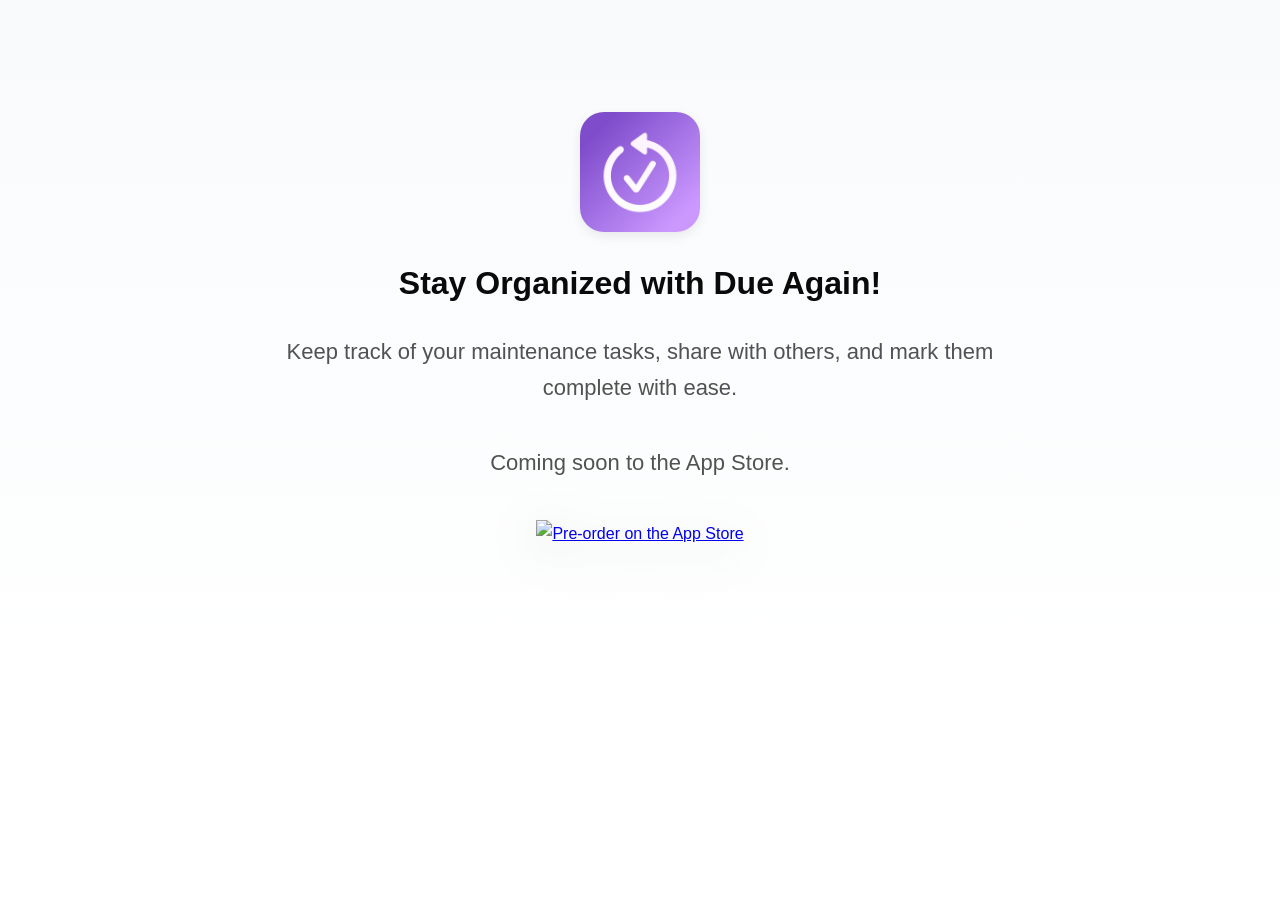
==== commit 4258f26d: "Small change to test auto-build" ====
--- a/index.html
+++ b/index.html
@@ -38,6 +38,7 @@
               <img src="images/app-icon.png" alt="App Icon" class="hero-app-icon" />
               <h1 class="hero-title">Stay Organized with Due Again!</h1>
               <p class="hero-subtitle">Keep track of your maintenance tasks, share with others, and mark them complete with ease.</p>
+              <p class="hero-subtitle">Coming soon to the App Store.</p>
               <div class="hero-cta">
                 <a href="https://apps.apple.com/app/id6779137593" class="store-badge-link"><img src="images/app-store-preorder-black.svg" alt="Pre-order on the App Store" class="store-badge store-badge-light-mode" /><img src="images/app-store-preorder-white.svg" alt="Pre-order on the App Store" class="store-badge store-badge-dark-mode" /></a>
               </div>
@@ -49,4 +50,4 @@
     <script src="js/bootstrap.bundle.min.js"></script>
     <script src="js/ignite-core.js"></script>
   </body>
-</html>+</html>
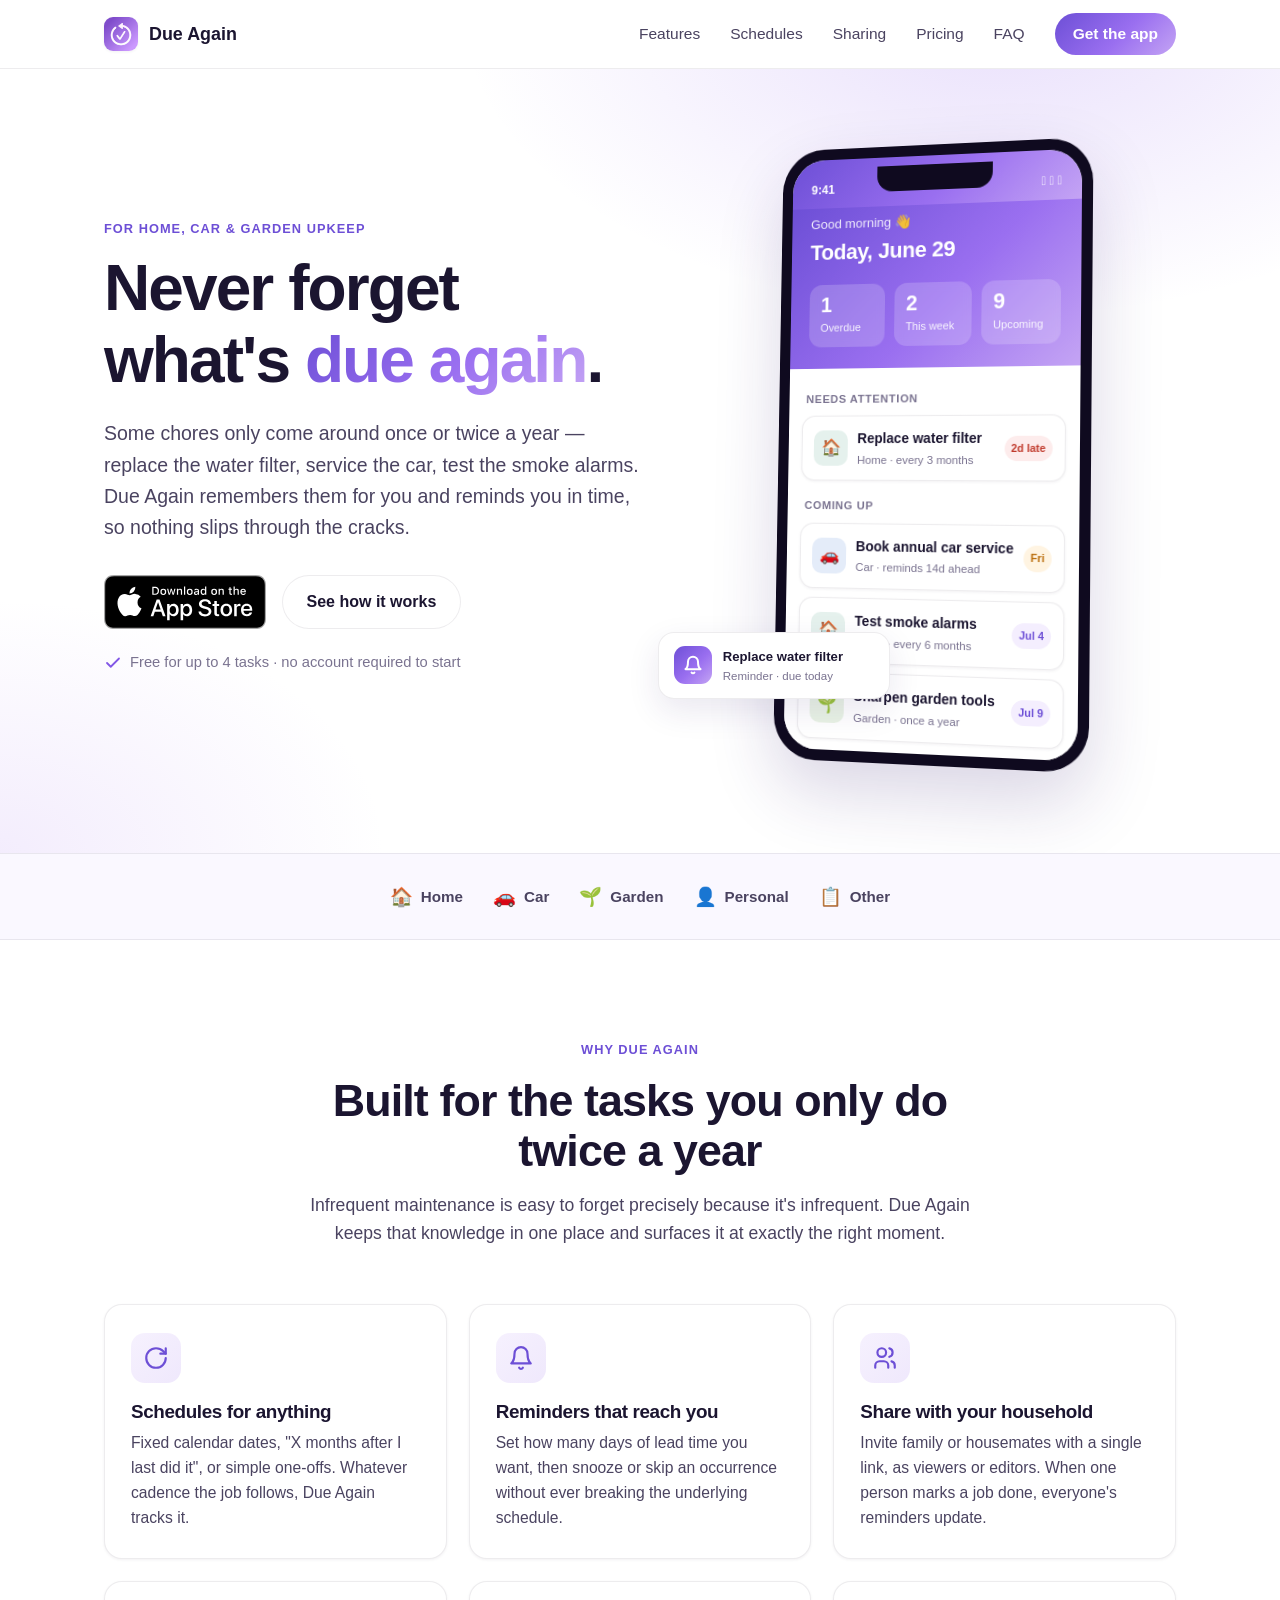
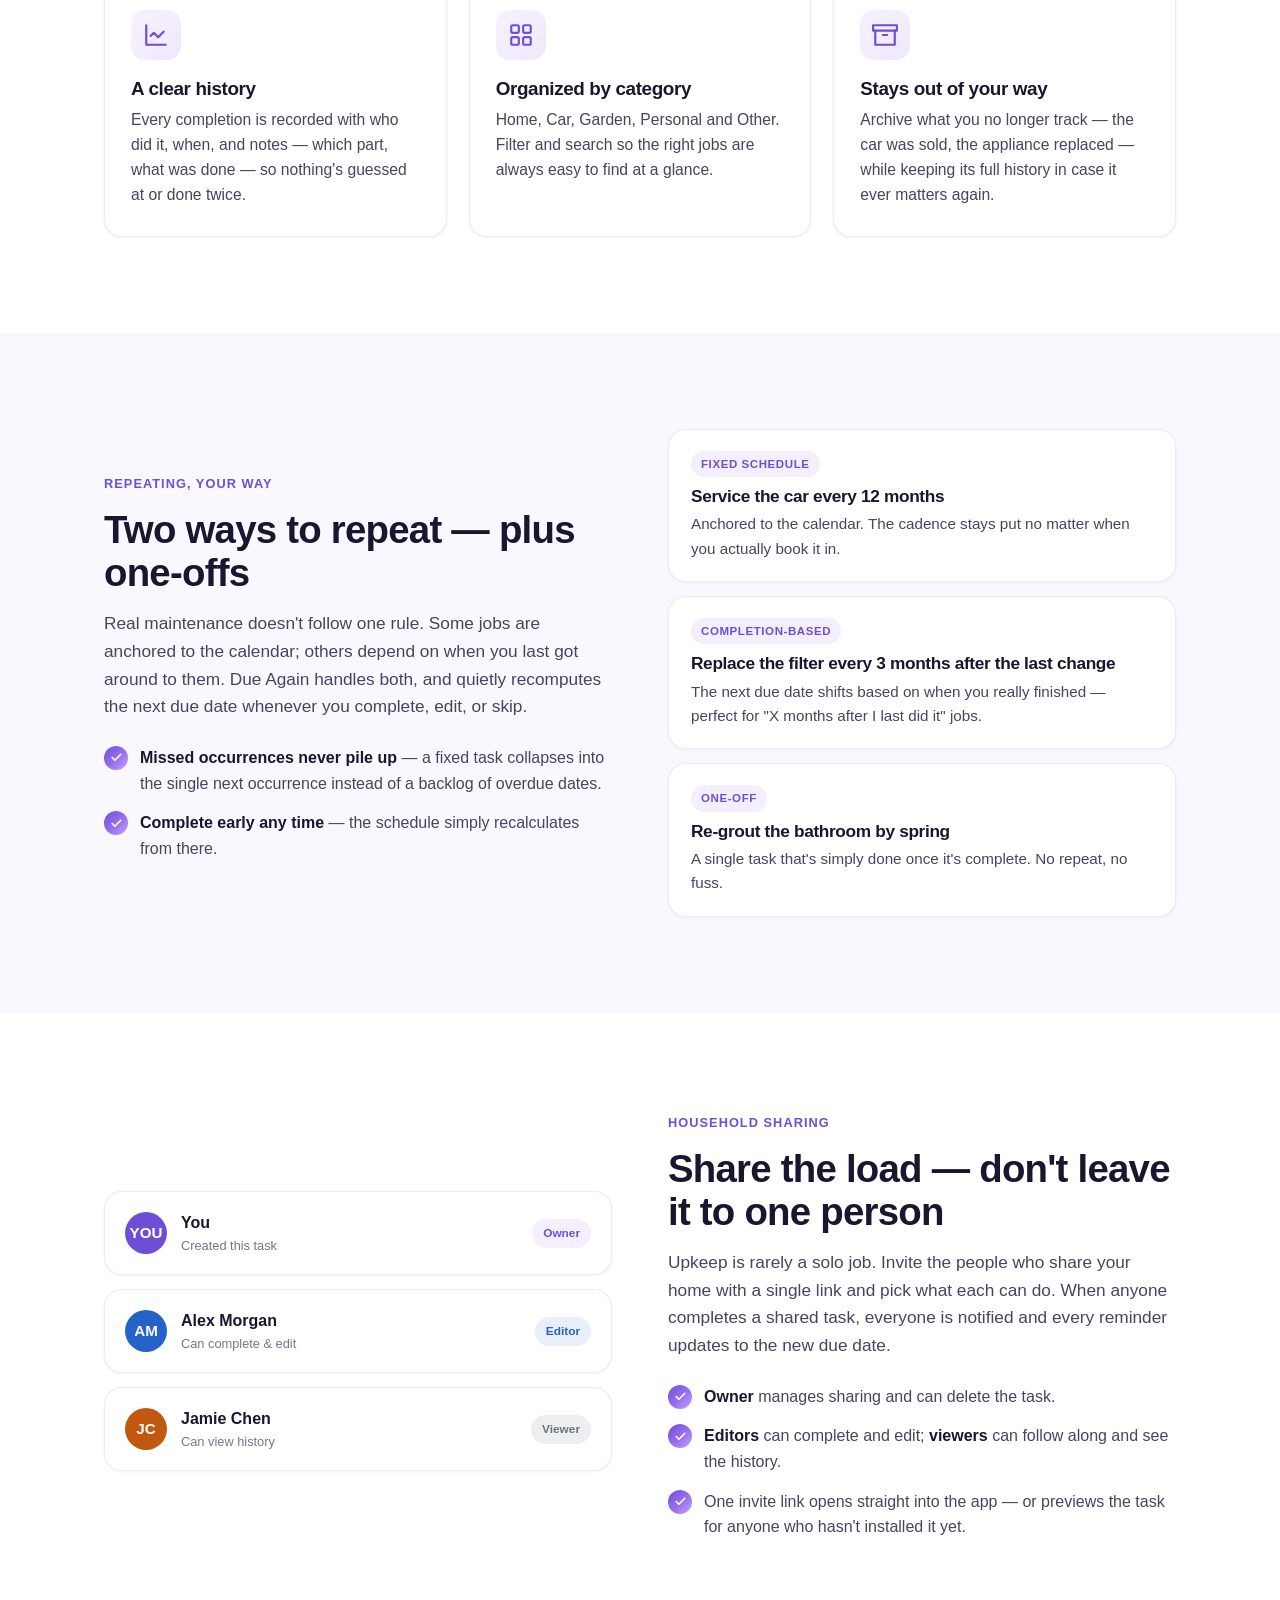
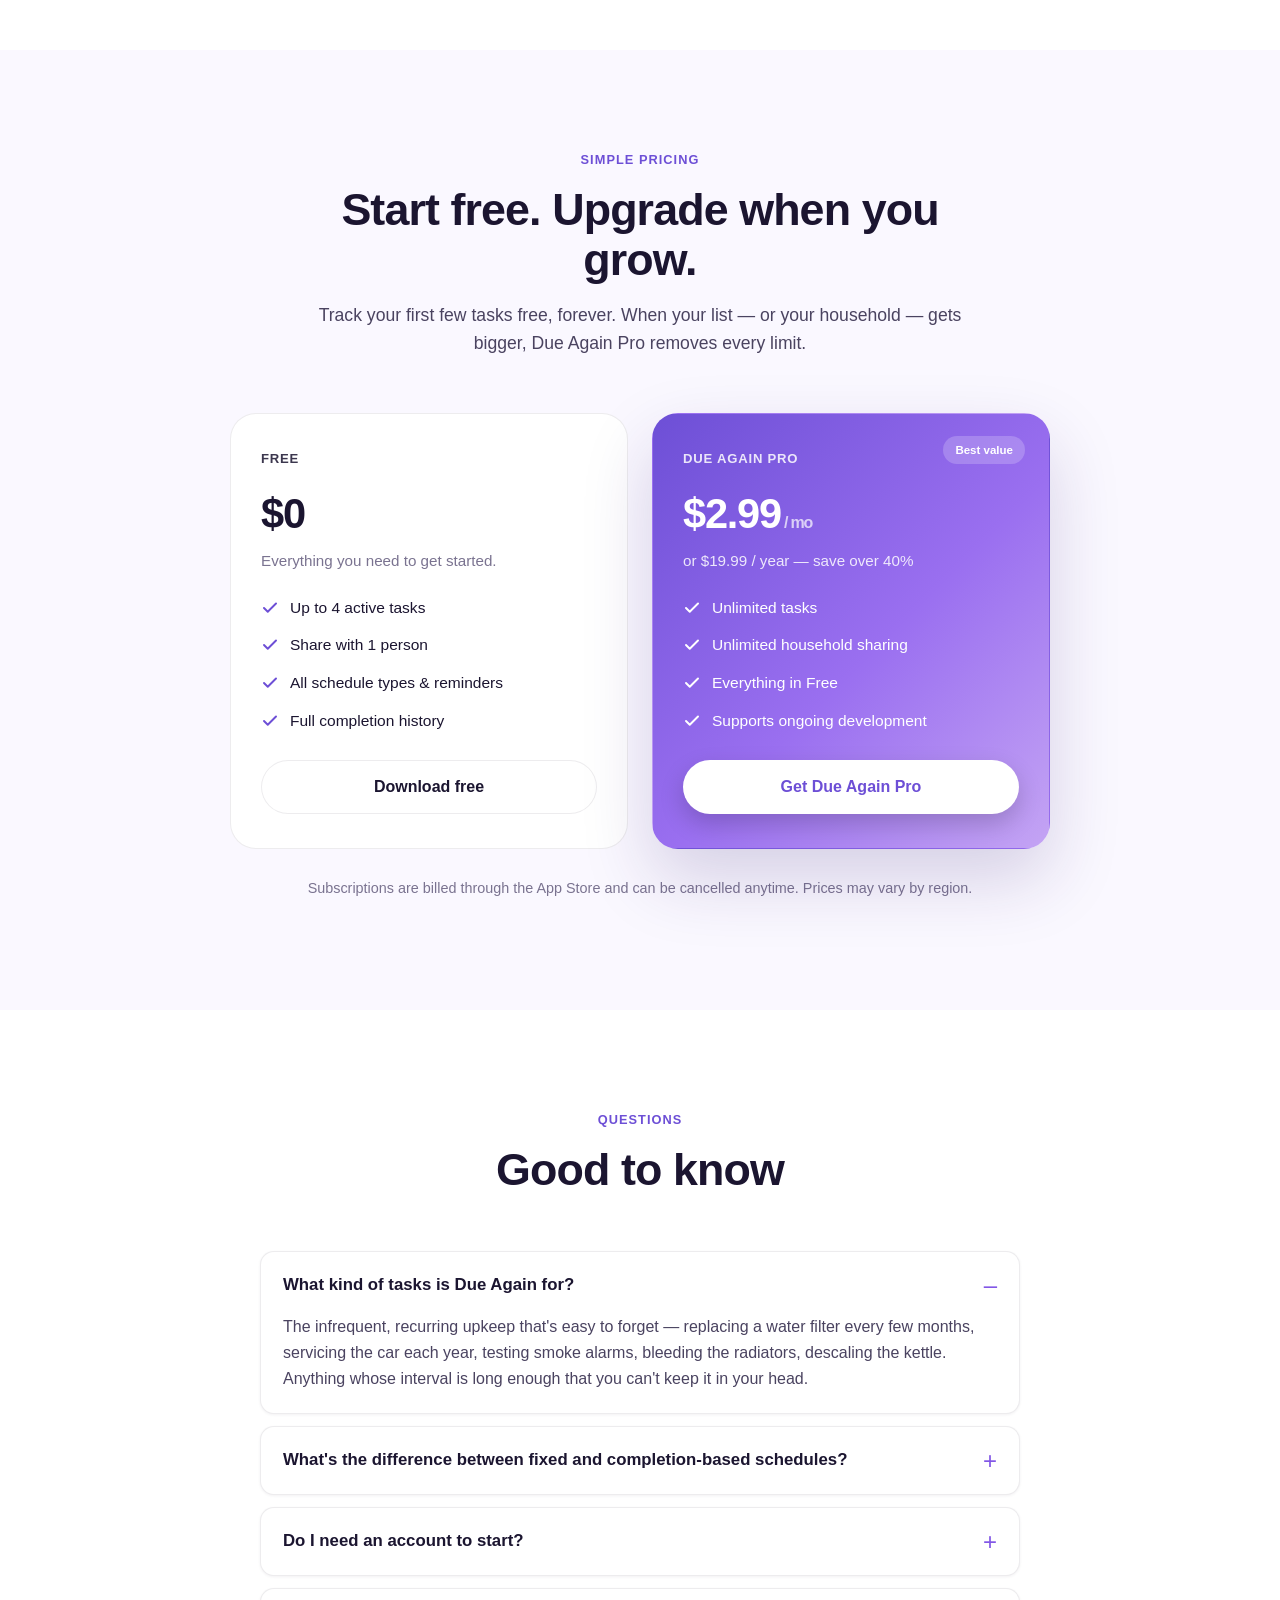
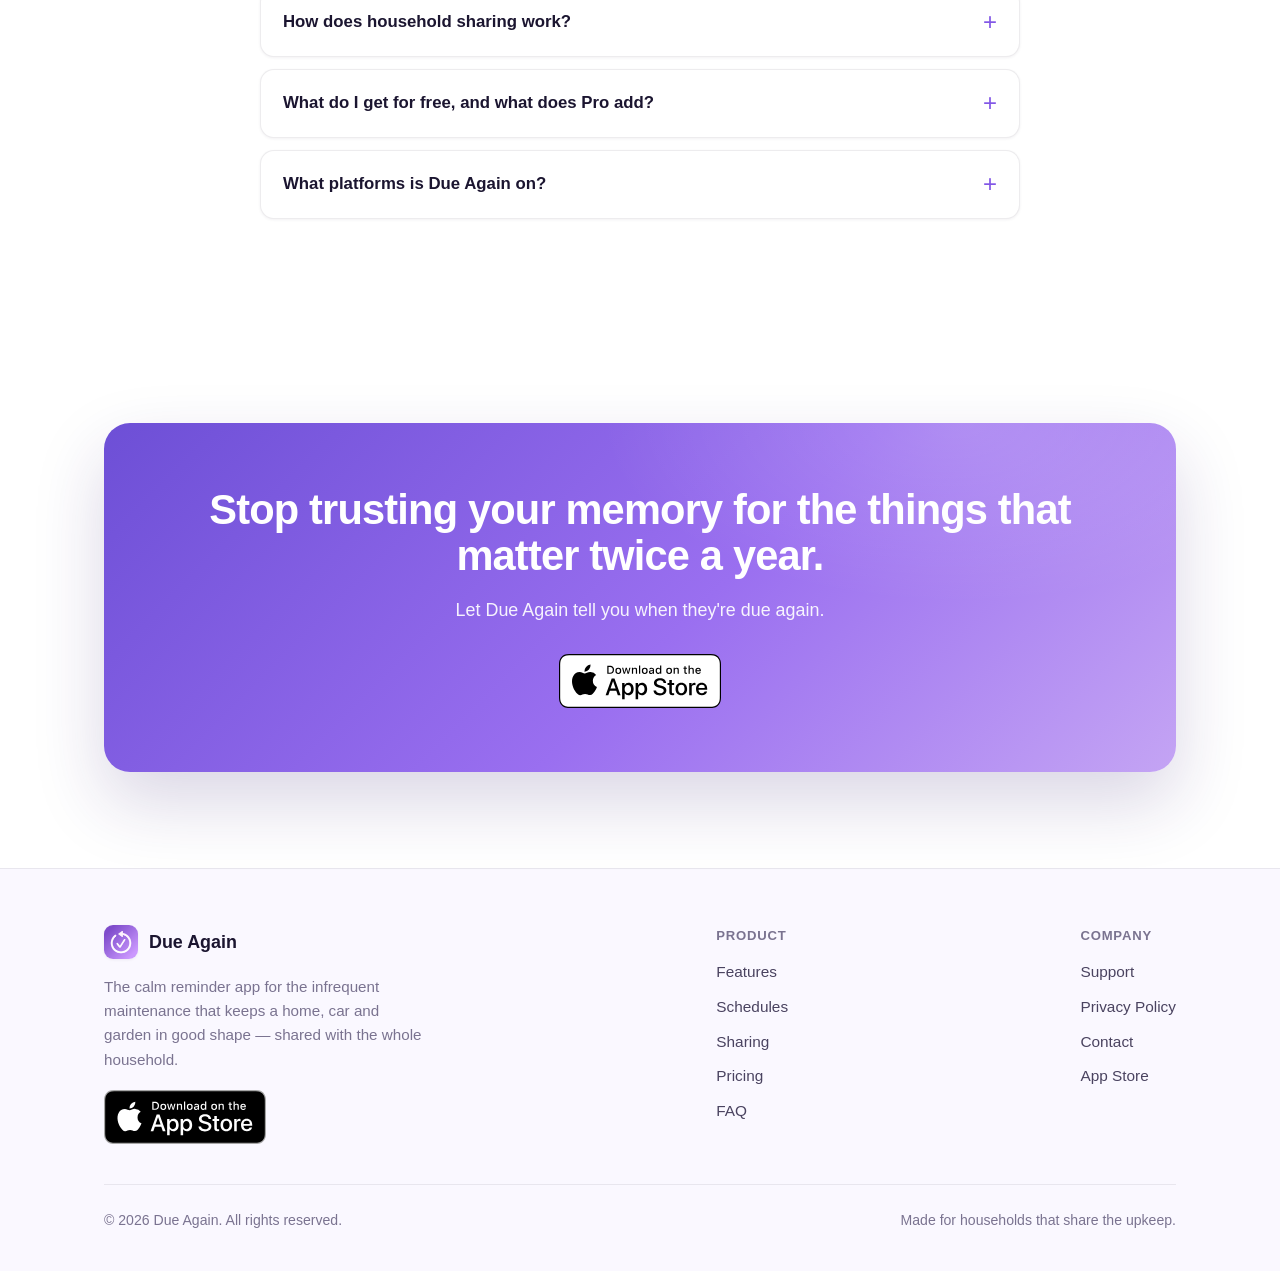
==== commit 54531858: "Regenerate website prior to launch" ====
--- a/index.html
+++ b/index.html
@@ -1,53 +1,457 @@
 <!doctype html>
-<html lang="en" data-light-theme="light" data-dark-theme="dark">
+<html lang="en">
   <head>
-    <base href="./" />
-    <meta property="og:site_name" content="Due Again" />
-    <meta property="og:title" content="Home" />
-    <meta name="twitter:title" content="Home" />
-    <meta property="og:url" content="https://example.com/" />
-    <meta name="twitter:domain" content="example.com" />
-    <meta name="twitter:card" content="summary_large_image" />
-    <meta name="twitter:dnt" content="on" />
     <meta charset="utf-8" />
     <meta name="viewport" content="width=device-width, initial-scale=1" />
-    <meta name="author" content="Developer" />
-    <meta name="generator" content="Ignite v0.6.0" />
-    <title>Home</title>
-    <link href="css/bootstrap.min.css" rel="stylesheet" />
-    <link href="css/bootstrap-icons.min.css" rel="stylesheet" />
-    <link href="css/ignite-core.min.css" rel="stylesheet" />
-    <link href="https://example.com/" rel="canonical" />
-    <link href="images/favicon.png" rel="icon" />
-    <link href="css/styles.css" rel="stylesheet" />
-    <style>
-:root {
-    --primary-color: #2563eb;
-    --primary-rgb: 37, 99, 235;
-    --font-family: -apple-system, BlinkMacSystemFont, 'Segoe UI', Roboto, 'Helvetica Neue', Arial, sans-serif;
-    color-scheme: light dark;
-}
-</style>
+    <title>Due Again — Reminders for recurring home, car & garden upkeep</title>
+    <meta
+      name="description"
+      content="Due Again tracks the infrequent maintenance that's easy to forget — replace the water filter, service the car, test the smoke alarms — and reminds you in time. Flexible repeating schedules, a clear completion history, and household sharing."
+    />
+    <link rel="canonical" href="https://dueagain.com/" />
+    <meta name="theme-color" content="#6d4fd6" />
+
+    <!-- Social -->
+    <meta property="og:type" content="website" />
+    <meta property="og:site_name" content="Due Again" />
+    <meta property="og:title" content="Due Again — Never forget recurring upkeep again" />
+    <meta
+      property="og:description"
+      content="The calm reminder app for infrequent maintenance — and the household that shares it."
+    />
+    <meta property="og:url" content="https://dueagain.com/" />
+    <meta property="og:image" content="https://dueagain.com/images/app-icon.png" />
+    <meta name="twitter:card" content="summary_large_image" />
+    <meta name="twitter:title" content="Due Again — Never forget recurring upkeep again" />
+    <meta
+      name="twitter:description"
+      content="The calm reminder app for infrequent maintenance — and the household that shares it."
+    />
+    <meta name="twitter:image" content="https://dueagain.com/images/app-icon.png" />
+
+    <!-- Smart App Banner on iOS Safari -->
+    <meta name="apple-itunes-app" content="app-id=6779137593" />
+
+    <link rel="icon" href="images/favicon.png" />
+    <link rel="apple-touch-icon" href="images/app-icon.png" />
+    <link rel="stylesheet" href="css/main.css" />
+
+    <script type="application/ld+json">
+      {
+        "@context": "https://schema.org",
+        "@type": "SoftwareApplication",
+        "name": "Due Again",
+        "operatingSystem": "iOS",
+        "applicationCategory": "ProductivityApplication",
+        "description": "Track infrequent recurring maintenance tasks with reliable reminders and household sharing.",
+        "url": "https://dueagain.com/",
+        "downloadUrl": "https://apps.apple.com/app/id6779137593",
+        "offers": [
+          { "@type": "Offer", "price": "0", "priceCurrency": "USD", "name": "Free" },
+          { "@type": "Offer", "price": "2.99", "priceCurrency": "USD", "name": "Due Again Pro (monthly)" },
+          { "@type": "Offer", "price": "19.99", "priceCurrency": "USD", "name": "Due Again Pro (annual)" }
+        ]
+      }
+    </script>
   </head>
-  <body data-site-classes="site-shell">
-    <main class="site-main">
-      <div class="ig-main-content">
-        <div id="hero" class="hero hero-centered">
-          <div class="container">
-            <div class="hero-content">
-              <img src="images/app-icon.png" alt="App Icon" class="hero-app-icon" />
-              <h1 class="hero-title">Stay Organized with Due Again!</h1>
-              <p class="hero-subtitle">Keep track of your maintenance tasks, share with others, and mark them complete with ease.</p>
-              <p class="hero-subtitle">Coming soon to the App Store.</p>
-              <div class="hero-cta">
-                <a href="https://apps.apple.com/app/id6779137593" class="store-badge-link"><img src="images/app-store-preorder-black.svg" alt="Pre-order on the App Store" class="store-badge store-badge-light-mode" /><img src="images/app-store-preorder-white.svg" alt="Pre-order on the App Store" class="store-badge store-badge-dark-mode" /></a>
-              </div>
-            </div>
-          </div>
-        </div>
+
+  <body>
+    <!-- ===== Nav ===== -->
+    <header class="nav">
+      <div class="container nav-inner">
+        <a class="brand" href="/">
+          <img src="images/app-icon.png" alt="Due Again app icon" />
+          <span>Due Again</span>
+        </a>
+        <nav class="nav-links" aria-label="Primary">
+          <a href="#features">Features</a>
+          <a href="#schedules">Schedules</a>
+          <a href="#sharing">Sharing</a>
+          <a href="#pricing">Pricing</a>
+          <a href="#faq">FAQ</a>
+          <a class="nav-cta" href="https://apps.apple.com/app/id6779137593">Get the app</a>
+        </nav>
       </div>
+    </header>
+
+    <main>
+      <!-- ===== Hero ===== -->
+      <section class="hero">
+        <div class="container hero-grid">
+          <div class="hero-copy">
+            <span class="eyebrow">For home, car &amp; garden upkeep</span>
+            <h1 class="hero-title">
+              Never forget what's <span class="accent">due again</span>.
+            </h1>
+            <p class="hero-sub">
+              Some chores only come around once or twice a year — replace the water
+              filter, service the car, test the smoke alarms. Due Again remembers them
+              for you and reminds you in time, so nothing slips through the cracks.
+            </p>
+            <div class="hero-actions">
+              <a href="https://apps.apple.com/app/id6779137593" aria-label="Download Due Again on the App Store">
+                <img
+                  class="store-badge"
+                  src="images/app-store-download-black.svg"
+                  alt="Download on the App Store"
+                />
+              </a>
+              <a class="btn btn-ghost" href="#features">See how it works</a>
+            </div>
+            <p class="hero-note">
+              <svg width="18" height="18" viewBox="0 0 24 24" fill="none" stroke="currentColor" stroke-width="2.4" stroke-linecap="round" stroke-linejoin="round"><path d="M20 6 9 17l-5-5"/></svg>
+              <span>Free for up to 4 tasks · no account required to start</span>
+            </p>
+          </div>
+
+          <div class="hero-visual">
+            <div class="phone phone-tilt">
+              <div class="phone-screen">
+                <div class="app-status"><span>9:41</span><span>􀙇 􀛨 􀋊</span></div>
+                <div class="app-head">
+                  <div class="hello">Good morning 👋</div>
+                  <div class="date">Today, June 29</div>
+                  <div class="app-summary">
+                    <div class="summary-pill"><div class="n">1</div><div class="l">Overdue</div></div>
+                    <div class="summary-pill"><div class="n">2</div><div class="l">This week</div></div>
+                    <div class="summary-pill"><div class="n">9</div><div class="l">Upcoming</div></div>
+                  </div>
+                </div>
+                <div class="app-body">
+                  <div class="app-section-label">Needs attention</div>
+                  <div class="task-row">
+                    <div class="task-ic cat-home">🏠</div>
+                    <div class="task-main">
+                      <div class="t">Replace water filter</div>
+                      <div class="m">Home · every 3 months</div>
+                    </div>
+                    <div class="task-due due-over">2d late</div>
+                  </div>
+                  <div class="app-section-label">Coming up</div>
+                  <div class="task-row">
+                    <div class="task-ic cat-car">🚗</div>
+                    <div class="task-main">
+                      <div class="t">Book annual car service</div>
+                      <div class="m">Car · reminds 14d ahead</div>
+                    </div>
+                    <div class="task-due due-soon">Fri</div>
+                  </div>
+                  <div class="task-row">
+                    <div class="task-ic cat-home">🏠</div>
+                    <div class="task-main">
+                      <div class="t">Test smoke alarms</div>
+                      <div class="m">Home · every 6 months</div>
+                    </div>
+                    <div class="task-due due-ok">Jul 4</div>
+                  </div>
+                  <div class="task-row">
+                    <div class="task-ic cat-garden">🌱</div>
+                    <div class="task-main">
+                      <div class="t">Sharpen garden tools</div>
+                      <div class="m">Garden · once a year</div>
+                    </div>
+                    <div class="task-due due-ok">Jul 9</div>
+                  </div>
+                </div>
+              </div>
+            </div>
+
+            <div class="float-card">
+              <div class="fic">
+                <svg width="20" height="20" viewBox="0 0 24 24" fill="none" stroke="currentColor" stroke-width="2.4" stroke-linecap="round" stroke-linejoin="round"><path d="M18 8A6 6 0 0 0 6 8c0 7-3 9-3 9h18s-3-2-3-9"/><path d="M13.73 21a2 2 0 0 1-3.46 0"/></svg>
+              </div>
+              <div>
+                <div class="ft">Replace water filter</div>
+                <div class="fm">Reminder · due today</div>
+              </div>
+            </div>
+          </div>
+        </div>
+      </section>
+
+      <!-- ===== Trust strip ===== -->
+      <div class="trust">
+        <div class="container trust-row">
+          <span class="trust-chip"><span class="e">🏠</span> Home</span>
+          <span class="trust-chip"><span class="e">🚗</span> Car</span>
+          <span class="trust-chip"><span class="e">🌱</span> Garden</span>
+          <span class="trust-chip"><span class="e">👤</span> Personal</span>
+          <span class="trust-chip"><span class="e">📋</span> Other</span>
+        </div>
+      </div>
+
+      <!-- ===== Features ===== -->
+      <section class="section" id="features">
+        <div class="container">
+          <div class="section-head">
+            <span class="eyebrow">Why Due Again</span>
+            <h2>Built for the tasks you only do twice a year</h2>
+            <p>
+              Infrequent maintenance is easy to forget precisely because it's
+              infrequent. Due Again keeps that knowledge in one place and surfaces it
+              at exactly the right moment.
+            </p>
+          </div>
+
+          <div class="feature-grid">
+            <div class="feature">
+              <div class="ficon">
+                <svg width="26" height="26" viewBox="0 0 24 24" fill="none" stroke="currentColor" stroke-width="2" stroke-linecap="round" stroke-linejoin="round"><path d="M21 12a9 9 0 1 1-9-9c2.52 0 4.93 1 6.74 2.74L21 8"/><path d="M21 3v5h-5"/></svg>
+              </div>
+              <h3>Schedules for anything</h3>
+              <p>Fixed calendar dates, "X months after I last did it", or simple one-offs. Whatever cadence the job follows, Due Again tracks it.</p>
+            </div>
+            <div class="feature">
+              <div class="ficon">
+                <svg width="26" height="26" viewBox="0 0 24 24" fill="none" stroke="currentColor" stroke-width="2" stroke-linecap="round" stroke-linejoin="round"><path d="M18 8A6 6 0 0 0 6 8c0 7-3 9-3 9h18s-3-2-3-9"/><path d="M13.73 21a2 2 0 0 1-3.46 0"/></svg>
+              </div>
+              <h3>Reminders that reach you</h3>
+              <p>Set how many days of lead time you want, then snooze or skip an occurrence without ever breaking the underlying schedule.</p>
+            </div>
+            <div class="feature">
+              <div class="ficon">
+                <svg width="26" height="26" viewBox="0 0 24 24" fill="none" stroke="currentColor" stroke-width="2" stroke-linecap="round" stroke-linejoin="round"><circle cx="9" cy="7" r="4"/><path d="M3 21v-2a4 4 0 0 1 4-4h4a4 4 0 0 1 4 4v2"/><path d="M16 3.13a4 4 0 0 1 0 7.75"/><path d="M21 21v-2a4 4 0 0 0-3-3.87"/></svg>
+              </div>
+              <h3>Share with your household</h3>
+              <p>Invite family or housemates with a single link, as viewers or editors. When one person marks a job done, everyone's reminders update.</p>
+            </div>
+            <div class="feature">
+              <div class="ficon">
+                <svg width="26" height="26" viewBox="0 0 24 24" fill="none" stroke="currentColor" stroke-width="2" stroke-linecap="round" stroke-linejoin="round"><path d="M3 3v18h18"/><path d="m19 9-5 5-4-4-3 3"/></svg>
+              </div>
+              <h3>A clear history</h3>
+              <p>Every completion is recorded with who did it, when, and notes — which part, what was done — so nothing's guessed at or done twice.</p>
+            </div>
+            <div class="feature">
+              <div class="ficon">
+                <svg width="26" height="26" viewBox="0 0 24 24" fill="none" stroke="currentColor" stroke-width="2" stroke-linecap="round" stroke-linejoin="round"><rect x="3" y="3" width="7" height="7" rx="1.5"/><rect x="14" y="3" width="7" height="7" rx="1.5"/><rect x="14" y="14" width="7" height="7" rx="1.5"/><rect x="3" y="14" width="7" height="7" rx="1.5"/></svg>
+              </div>
+              <h3>Organized by category</h3>
+              <p>Home, Car, Garden, Personal and Other. Filter and search so the right jobs are always easy to find at a glance.</p>
+            </div>
+            <div class="feature">
+              <div class="ficon">
+                <svg width="26" height="26" viewBox="0 0 24 24" fill="none" stroke="currentColor" stroke-width="2" stroke-linecap="round" stroke-linejoin="round"><path d="M21 8v13H3V8"/><path d="M1 3h22v5H1z"/><path d="M10 12h4"/></svg>
+              </div>
+              <h3>Stays out of your way</h3>
+              <p>Archive what you no longer track — the car was sold, the appliance replaced — while keeping its full history in case it ever matters again.</p>
+            </div>
+          </div>
+        </div>
+      </section>
+
+      <!-- ===== Schedules ===== -->
+      <section class="section section-alt" id="schedules">
+        <div class="container">
+          <div class="split">
+            <div class="split-text">
+              <span class="eyebrow">Repeating, your way</span>
+              <h2>Two ways to repeat — plus one-offs</h2>
+              <p>
+                Real maintenance doesn't follow one rule. Some jobs are anchored to the
+                calendar; others depend on when you last got around to them. Due Again
+                handles both, and quietly recomputes the next due date whenever you
+                complete, edit, or skip.
+              </p>
+              <ul class="split-list">
+                <li><span class="tick"><svg width="13" height="13" viewBox="0 0 24 24" fill="none" stroke="currentColor" stroke-width="3" stroke-linecap="round" stroke-linejoin="round"><path d="M20 6 9 17l-5-5"/></svg></span><span><strong>Missed occurrences never pile up</strong> — a fixed task collapses into the single next occurrence instead of a backlog of overdue dates.</span></li>
+                <li><span class="tick"><svg width="13" height="13" viewBox="0 0 24 24" fill="none" stroke="currentColor" stroke-width="3" stroke-linecap="round" stroke-linejoin="round"><path d="M20 6 9 17l-5-5"/></svg></span><span><strong>Complete early any time</strong> — the schedule simply recalculates from there.</span></li>
+              </ul>
+            </div>
+            <div class="split-visual">
+              <div class="sched-cards">
+                <div class="sched-card">
+                  <span class="stag">Fixed schedule</span>
+                  <h3>Service the car every 12 months</h3>
+                  <p>Anchored to the calendar. The cadence stays put no matter when you actually book it in.</p>
+                </div>
+                <div class="sched-card">
+                  <span class="stag">Completion-based</span>
+                  <h3>Replace the filter every 3 months after the last change</h3>
+                  <p>The next due date shifts based on when you really finished — perfect for "X months after I last did it" jobs.</p>
+                </div>
+                <div class="sched-card">
+                  <span class="stag">One-off</span>
+                  <h3>Re-grout the bathroom by spring</h3>
+                  <p>A single task that's simply done once it's complete. No repeat, no fuss.</p>
+                </div>
+              </div>
+            </div>
+          </div>
+        </div>
+      </section>
+
+      <!-- ===== Sharing ===== -->
+      <section class="section" id="sharing">
+        <div class="container">
+          <div class="split reverse">
+            <div class="split-text">
+              <span class="eyebrow">Household sharing</span>
+              <h2>Share the load — don't leave it to one person</h2>
+              <p>
+                Upkeep is rarely a solo job. Invite the people who share your home with
+                a single link and pick what each can do. When anyone completes a shared
+                task, everyone is notified and every reminder updates to the new due date.
+              </p>
+              <ul class="split-list">
+                <li><span class="tick"><svg width="13" height="13" viewBox="0 0 24 24" fill="none" stroke="currentColor" stroke-width="3" stroke-linecap="round" stroke-linejoin="round"><path d="M20 6 9 17l-5-5"/></svg></span><span><strong>Owner</strong> manages sharing and can delete the task.</span></li>
+                <li><span class="tick"><svg width="13" height="13" viewBox="0 0 24 24" fill="none" stroke="currentColor" stroke-width="3" stroke-linecap="round" stroke-linejoin="round"><path d="M20 6 9 17l-5-5"/></svg></span><span><strong>Editors</strong> can complete and edit; <strong>viewers</strong> can follow along and see the history.</span></li>
+                <li><span class="tick"><svg width="13" height="13" viewBox="0 0 24 24" fill="none" stroke="currentColor" stroke-width="3" stroke-linecap="round" stroke-linejoin="round"><path d="M20 6 9 17l-5-5"/></svg></span><span>One invite link opens straight into the app — or previews the task for anyone who hasn't installed it yet.</span></li>
+              </ul>
+            </div>
+            <div class="split-visual">
+              <div class="share-stack">
+                <div class="share-card">
+                  <div class="avatar" style="background:#6d4fd6">YOU</div>
+                  <div><div class="sname">You</div><div class="role">Created this task</div></div>
+                  <span class="role-pill role-owner">Owner</span>
+                </div>
+                <div class="share-card">
+                  <div class="avatar" style="background:#2563c9">AM</div>
+                  <div><div class="sname">Alex Morgan</div><div class="role">Can complete &amp; edit</div></div>
+                  <span class="role-pill role-editor">Editor</span>
+                </div>
+                <div class="share-card">
+                  <div class="avatar" style="background:#c2570f">JC</div>
+                  <div><div class="sname">Jamie Chen</div><div class="role">Can view history</div></div>
+                  <span class="role-pill role-viewer">Viewer</span>
+                </div>
+              </div>
+            </div>
+          </div>
+        </div>
+      </section>
+
+      <!-- ===== Pricing ===== -->
+      <section class="section section-alt" id="pricing">
+        <div class="container">
+          <div class="section-head">
+            <span class="eyebrow">Simple pricing</span>
+            <h2>Start free. Upgrade when you grow.</h2>
+            <p>Track your first few tasks free, forever. When your list — or your household — gets bigger, Due Again Pro removes every limit.</p>
+          </div>
+
+          <div class="price-grid">
+            <div class="price-card">
+              <div class="plan">Free</div>
+              <div class="amount">$0</div>
+              <div class="sub">Everything you need to get started.</div>
+              <ul class="price-list">
+                <li><svg width="18" height="18" viewBox="0 0 24 24" fill="none" stroke="#6d4fd6" stroke-width="2.6" stroke-linecap="round" stroke-linejoin="round"><path d="M20 6 9 17l-5-5"/></svg> Up to 4 active tasks</li>
+                <li><svg width="18" height="18" viewBox="0 0 24 24" fill="none" stroke="#6d4fd6" stroke-width="2.6" stroke-linecap="round" stroke-linejoin="round"><path d="M20 6 9 17l-5-5"/></svg> Share with 1 person</li>
+                <li><svg width="18" height="18" viewBox="0 0 24 24" fill="none" stroke="#6d4fd6" stroke-width="2.6" stroke-linecap="round" stroke-linejoin="round"><path d="M20 6 9 17l-5-5"/></svg> All schedule types &amp; reminders</li>
+                <li><svg width="18" height="18" viewBox="0 0 24 24" fill="none" stroke="#6d4fd6" stroke-width="2.6" stroke-linecap="round" stroke-linejoin="round"><path d="M20 6 9 17l-5-5"/></svg> Full completion history</li>
+              </ul>
+              <a class="btn btn-ghost btn-block" href="https://apps.apple.com/app/id6779137593">Download free</a>
+            </div>
+
+            <div class="price-card pro">
+              <span class="badge-best">Best value</span>
+              <div class="plan">Due Again Pro</div>
+              <div class="amount">$2.99<small> / mo</small></div>
+              <div class="sub">or $19.99 / year — save over 40%</div>
+              <ul class="price-list">
+                <li><svg width="18" height="18" viewBox="0 0 24 24" fill="none" stroke="#fff" stroke-width="2.6" stroke-linecap="round" stroke-linejoin="round"><path d="M20 6 9 17l-5-5"/></svg> Unlimited tasks</li>
+                <li><svg width="18" height="18" viewBox="0 0 24 24" fill="none" stroke="#fff" stroke-width="2.6" stroke-linecap="round" stroke-linejoin="round"><path d="M20 6 9 17l-5-5"/></svg> Unlimited household sharing</li>
+                <li><svg width="18" height="18" viewBox="0 0 24 24" fill="none" stroke="#fff" stroke-width="2.6" stroke-linecap="round" stroke-linejoin="round"><path d="M20 6 9 17l-5-5"/></svg> Everything in Free</li>
+                <li><svg width="18" height="18" viewBox="0 0 24 24" fill="none" stroke="#fff" stroke-width="2.6" stroke-linecap="round" stroke-linejoin="round"><path d="M20 6 9 17l-5-5"/></svg> Supports ongoing development</li>
+              </ul>
+              <a class="btn btn-on-grad btn-block" href="https://apps.apple.com/app/id6779137593">Get Due Again Pro</a>
+            </div>
+          </div>
+          <p class="price-foot">Subscriptions are billed through the App Store and can be cancelled anytime. Prices may vary by region.</p>
+        </div>
+      </section>
+
+      <!-- ===== FAQ ===== -->
+      <section class="section" id="faq">
+        <div class="container">
+          <div class="section-head">
+            <span class="eyebrow">Questions</span>
+            <h2>Good to know</h2>
+          </div>
+          <div class="faq">
+            <details open>
+              <summary>What kind of tasks is Due Again for?</summary>
+              <p>The infrequent, recurring upkeep that's easy to forget — replacing a water filter every few months, servicing the car each year, testing smoke alarms, bleeding the radiators, descaling the kettle. Anything whose interval is long enough that you can't keep it in your head.</p>
+            </details>
+            <details>
+              <summary>What's the difference between fixed and completion-based schedules?</summary>
+              <p>A <strong>fixed</strong> schedule anchors each occurrence to the calendar — every 12 months from the start date — so the cadence stays put regardless of when you actually do it. A <strong>completion-based</strong> schedule measures the next period from your last completion, so it shifts to "X months after I last did it." You can also create simple one-off tasks.</p>
+            </details>
+            <details>
+              <summary>Do I need an account to start?</summary>
+              <p>No. You can start tracking tasks right away. You only sign in when you want to share tasks with someone or sync across devices.</p>
+            </details>
+            <details>
+              <summary>How does household sharing work?</summary>
+              <p>The owner of a task sends an invite link. The person you invite can join as a viewer (sees the task and its history) or an editor (can also complete and edit it). When anyone completes a shared task, everyone is notified and all reminders update to the new due date.</p>
+            </details>
+            <details>
+              <summary>What do I get for free, and what does Pro add?</summary>
+              <p>Free covers up to 4 active tasks and sharing with 1 person, with all schedule types, reminders and full history included. <strong>Due Again Pro</strong> removes those limits — unlimited tasks and unlimited household sharing — for $2.99/month or $19.99/year.</p>
+            </details>
+            <details>
+              <summary>What platforms is Due Again on?</summary>
+              <p>Due Again is available on iPhone, with reminders delivered as native notifications. It's built on a secure backend so sharing and sync work reliably across everyone in your household.</p>
+            </details>
+          </div>
+        </div>
+      </section>
+
+      <!-- ===== CTA band ===== -->
+      <section class="section">
+        <div class="container">
+          <div class="cta-band">
+            <h2>Stop trusting your memory for the things that matter twice a year.</h2>
+            <p>Let Due Again tell you when they're due again.</p>
+            <div class="badge-row">
+              <a href="https://apps.apple.com/app/id6779137593" aria-label="Download Due Again on the App Store">
+                <img class="store-badge" src="images/app-store-download-white.svg" alt="Download on the App Store" />
+              </a>
+            </div>
+          </div>
+        </div>
+      </section>
     </main>
-    <script src="js/bootstrap.bundle.min.js"></script>
-    <script src="js/ignite-core.js"></script>
+
+    <!-- ===== Footer ===== -->
+    <footer class="footer">
+      <div class="container">
+        <div class="footer-grid">
+          <div>
+            <a class="brand" href="/">
+              <img src="images/app-icon.png" alt="Due Again app icon" />
+              <span>Due Again</span>
+            </a>
+            <p class="footer-blurb">The calm reminder app for the infrequent maintenance that keeps a home, car and garden in good shape — shared with the whole household.</p>
+            <div class="badge-row" style="margin-top:18px">
+              <a href="https://apps.apple.com/app/id6779137593" aria-label="Download Due Again on the App Store">
+                <img class="store-badge" src="images/app-store-download-black.svg" alt="Download on the App Store" />
+              </a>
+            </div>
+          </div>
+          <div class="footer-col">
+            <h4>Product</h4>
+            <a href="#features">Features</a>
+            <a href="#schedules">Schedules</a>
+            <a href="#sharing">Sharing</a>
+            <a href="#pricing">Pricing</a>
+            <a href="#faq">FAQ</a>
+          </div>
+          <div class="footer-col">
+            <h4>Company</h4>
+            <a href="/support.html">Support</a>
+            <a href="/privacy.html">Privacy Policy</a>
+            <a href="mailto:hello@dueagain.com">Contact</a>
+            <a href="https://apps.apple.com/app/id6779137593">App Store</a>
+          </div>
+        </div>
+        <div class="footer-bottom">
+          <span>© 2026 Due Again. All rights reserved.</span>
+          <span>Made for households that share the upkeep.</span>
+        </div>
+      </div>
+    </footer>
   </body>
 </html>
--- a/css/main.css
+++ b/css/main.css
@@ -0,0 +1,508 @@
+/* Due Again — marketing site
+   Hand-written, dependency-free. Brand colours sampled from the app icon
+   (a white circular-arrow + check on a violet → lavender gradient). */
+
+:root {
+  /* Brand */
+  --violet-700: #5b3fc4;
+  --violet-600: #6d4fd6;
+  --violet-500: #8257e6;
+  --violet-400: #a07cf0;
+  --violet-200: #d9c8f8;
+  --violet-050: #f4eefe;
+  --grad: linear-gradient(135deg, #6d4fd6 0%, #9a6ff0 55%, #c4a4f4 100%);
+  --grad-soft: linear-gradient(135deg, #f6f1fe 0%, #efe8fc 100%);
+
+  /* Category accents */
+  --home: #2f8f6b;
+  --car: #2563c9;
+  --garden: #4e9a2f;
+  --personal: #c2570f;
+  --other: #6b7280;
+
+  /* Ink + surfaces */
+  --ink: #1b1530;
+  --ink-2: #4a4360;
+  --ink-3: #7a7390;
+  --line: rgba(27, 21, 48, 0.08);
+  --bg: #ffffff;
+  --bg-alt: #faf8ff;
+  --card: #ffffff;
+
+  --radius: 18px;
+  --radius-lg: 26px;
+  --shadow-sm: 0 1px 3px rgba(27, 21, 48, 0.06);
+  --shadow-md: 0 12px 32px rgba(48, 30, 110, 0.10);
+  --shadow-lg: 0 30px 70px rgba(48, 30, 110, 0.18);
+
+  --maxw: 1120px;
+  --font: -apple-system, BlinkMacSystemFont, "Segoe UI", Roboto,
+    "Helvetica Neue", Arial, "Apple Color Emoji", sans-serif;
+
+  color-scheme: light;
+}
+
+* { box-sizing: border-box; }
+
+html { scroll-behavior: smooth; -webkit-text-size-adjust: 100%; }
+
+body {
+  margin: 0;
+  font-family: var(--font);
+  color: var(--ink);
+  background: var(--bg);
+  line-height: 1.6;
+  overflow-x: hidden;
+  -webkit-font-smoothing: antialiased;
+  text-rendering: optimizeLegibility;
+}
+
+img { max-width: 100%; display: block; }
+a { color: inherit; }
+
+h1, h2, h3 { line-height: 1.12; letter-spacing: -0.02em; margin: 0; }
+
+.container {
+  width: 100%;
+  max-width: var(--maxw);
+  margin: 0 auto;
+  padding: 0 24px;
+}
+
+.eyebrow {
+  display: inline-block;
+  font-size: 0.8rem;
+  font-weight: 700;
+  letter-spacing: 0.08em;
+  text-transform: uppercase;
+  color: var(--violet-600);
+  margin-bottom: 14px;
+}
+
+.section { padding: 96px 0; }
+.section-alt { background: var(--bg-alt); }
+.section-head { max-width: 680px; margin: 0 auto 56px; text-align: center; }
+.section-head h2 { font-size: clamp(1.9rem, 4vw, 2.8rem); }
+.section-head p { color: var(--ink-2); font-size: 1.1rem; margin: 16px 0 0; }
+
+/* ---------- Buttons ---------- */
+.btn {
+  display: inline-flex;
+  align-items: center;
+  gap: 8px;
+  font: inherit;
+  font-weight: 600;
+  font-size: 1rem;
+  text-decoration: none;
+  padding: 13px 24px;
+  border-radius: 999px;
+  border: 1px solid transparent;
+  cursor: pointer;
+  transition: transform 0.15s ease, box-shadow 0.15s ease, background 0.15s ease;
+}
+.btn-primary {
+  background: var(--grad);
+  color: #fff;
+  box-shadow: 0 10px 24px rgba(109, 79, 214, 0.35);
+}
+.btn-primary:hover { transform: translateY(-2px); box-shadow: 0 16px 32px rgba(109, 79, 214, 0.42); }
+.btn-ghost {
+  background: rgba(255, 255, 255, 0.7);
+  border-color: var(--line);
+  color: var(--ink);
+}
+.btn-ghost:hover { background: #fff; transform: translateY(-2px); }
+
+/* App Store badge */
+.store-badge { height: 54px; width: auto; }
+.store-badge:hover { opacity: 0.88; }
+.badge-row { display: flex; flex-wrap: wrap; gap: 16px; align-items: center; }
+
+/* ---------- Nav ---------- */
+.nav {
+  position: sticky;
+  top: 0;
+  z-index: 50;
+  background: rgba(255, 255, 255, 0.82);
+  backdrop-filter: saturate(180%) blur(14px);
+  -webkit-backdrop-filter: saturate(180%) blur(14px);
+  border-bottom: 1px solid var(--line);
+}
+.nav-inner {
+  display: flex;
+  align-items: center;
+  justify-content: space-between;
+  height: 68px;
+}
+.brand { display: flex; align-items: center; gap: 11px; text-decoration: none; color: var(--ink); font-weight: 700; font-size: 1.12rem; }
+.brand img { width: 34px; height: 34px; border-radius: 9px; box-shadow: var(--shadow-sm); }
+.nav-links { display: flex; align-items: center; gap: 30px; }
+.nav-links a { text-decoration: none; color: var(--ink-2); font-weight: 500; font-size: 0.97rem; }
+.nav-links a:hover { color: var(--ink); }
+.nav-cta { background: var(--grad); color: #fff !important; padding: 9px 18px; border-radius: 999px; font-weight: 600 !important; }
+.nav-cta:hover { opacity: 0.92; }
+.nav-toggle { display: none; }
+@media (max-width: 820px) {
+  .nav-links a:not(.nav-cta) { display: none; }
+}
+
+/* ---------- Hero ---------- */
+.hero {
+  position: relative;
+  overflow: hidden;
+  padding: 72px 0 90px;
+  background:
+    radial-gradient(900px 520px at 78% -8%, rgba(154, 111, 240, 0.22), transparent 60%),
+    radial-gradient(700px 460px at 0% 100%, rgba(196, 164, 244, 0.20), transparent 55%),
+    var(--bg);
+}
+.hero-grid {
+  display: grid;
+  grid-template-columns: 1.05fr 0.95fr;
+  gap: 40px;
+  align-items: center;
+}
+.hero-title {
+  font-size: clamp(2.4rem, 5.4vw, 4rem);
+  font-weight: 800;
+  letter-spacing: -0.03em;
+}
+.hero-title .accent {
+  background: var(--grad);
+  -webkit-background-clip: text;
+  background-clip: text;
+  color: transparent;
+}
+.hero-sub {
+  font-size: 1.22rem;
+  color: var(--ink-2);
+  margin: 22px 0 32px;
+  max-width: 540px;
+}
+.hero-actions { display: flex; flex-wrap: wrap; gap: 16px; align-items: center; }
+.hero-note { margin-top: 22px; color: var(--ink-3); font-size: 0.92rem; display: flex; align-items: center; gap: 8px; flex-wrap: wrap; }
+.hero-note svg { color: var(--violet-500); flex: none; }
+.hero-note span { min-width: 0; }
+
+.hero-visual { display: flex; justify-content: center; position: relative; }
+
+/* ---------- Phone mockup ---------- */
+.phone {
+  width: 322px;
+  flex: none;
+  background: #0f0a1f;
+  border-radius: 44px;
+  padding: 11px;
+  box-shadow: var(--shadow-lg);
+  position: relative;
+}
+.phone::before { /* notch */
+  content: "";
+  position: absolute;
+  top: 20px; left: 50%; transform: translateX(-50%);
+  width: 120px; height: 26px;
+  background: #0f0a1f;
+  border-radius: 0 0 16px 16px;
+  z-index: 3;
+}
+.phone-screen {
+  background: var(--bg);
+  border-radius: 34px;
+  overflow: hidden;
+  height: 600px;
+  display: flex;
+  flex-direction: column;
+}
+.phone-tilt { transform: perspective(1600px) rotateY(-14deg) rotateX(3deg); }
+
+/* App UI inside the phone */
+.app-status {
+  height: 50px; flex: none;
+  background: var(--grad);
+  display: flex; align-items: flex-end; justify-content: space-between;
+  padding: 0 20px 8px;
+  color: #fff; font-size: 0.78rem; font-weight: 600;
+}
+.app-head {
+  background: var(--grad);
+  color: #fff;
+  padding: 6px 20px 22px;
+}
+.app-head .hello { font-size: 0.84rem; opacity: 0.9; }
+.app-head .date { font-size: 1.4rem; font-weight: 800; letter-spacing: -0.02em; }
+.app-summary {
+  display: flex; gap: 10px; margin-top: 16px;
+}
+.summary-pill {
+  flex: 1; background: rgba(255, 255, 255, 0.18);
+  border-radius: 13px; padding: 10px 12px; backdrop-filter: blur(4px);
+}
+.summary-pill .n { font-size: 1.35rem; font-weight: 800; line-height: 1; }
+.summary-pill .l { font-size: 0.7rem; opacity: 0.92; margin-top: 4px; }
+
+.app-body { flex: 1; overflow: hidden; padding: 6px 14px 16px; background: var(--bg); }
+.app-section-label {
+  font-size: 0.72rem; font-weight: 700; text-transform: uppercase;
+  letter-spacing: 0.06em; color: var(--ink-3); margin: 16px 4px 8px;
+}
+.task-row {
+  display: flex; align-items: center; gap: 10px;
+  background: var(--card); border: 1px solid var(--line);
+  border-radius: 14px; padding: 11px 12px; margin-bottom: 9px;
+  box-shadow: var(--shadow-sm);
+}
+.task-ic {
+  width: 36px; height: 36px; border-radius: 10px; flex: none;
+  display: flex; align-items: center; justify-content: center; font-size: 1.05rem;
+}
+.task-main { flex: 1; min-width: 0; }
+.task-main .t { font-size: 0.88rem; font-weight: 650; white-space: nowrap; overflow: hidden; text-overflow: ellipsis; }
+.task-main .m { font-size: 0.73rem; color: var(--ink-3); margin-top: 1px; }
+.task-due { font-size: 0.68rem; font-weight: 700; padding: 4px 7px; border-radius: 999px; flex: none; }
+.due-over { background: #fdecec; color: #c0392b; }
+.due-soon { background: #fff4e2; color: #b86a07; }
+.due-ok { background: var(--violet-050); color: var(--violet-600); }
+.check { width: 22px; height: 22px; border-radius: 50%; border: 2px solid var(--violet-200); flex: none; }
+
+.cat-home { background: rgba(47,143,107,0.12); color: var(--home); }
+.cat-car { background: rgba(37,99,201,0.12); color: var(--car); }
+.cat-garden { background: rgba(78,154,47,0.12); color: var(--garden); }
+.cat-personal { background: rgba(194,87,15,0.12); color: var(--personal); }
+
+/* Floating mini-card on hero phone */
+.float-card {
+  position: absolute;
+  left: -28px; bottom: 64px;
+  background: #fff;
+  border-radius: 16px;
+  padding: 13px 15px;
+  box-shadow: var(--shadow-md);
+  display: flex; gap: 11px; align-items: center;
+  width: 232px;
+  border: 1px solid var(--line);
+}
+.float-card .fic {
+  width: 38px; height: 38px; border-radius: 11px; flex: none;
+  background: var(--grad); color: #fff;
+  display: flex; align-items: center; justify-content: center;
+}
+.float-card .ft { font-size: 0.82rem; font-weight: 700; }
+.float-card .fm { font-size: 0.72rem; color: var(--ink-3); }
+@media (max-width: 980px) { .float-card { display: none; } }
+
+/* ---------- Logos / trust strip ---------- */
+.trust { padding: 28px 0; border-top: 1px solid var(--line); border-bottom: 1px solid var(--line); background: var(--bg-alt); }
+.trust-row { display: flex; flex-wrap: wrap; justify-content: center; gap: 14px 30px; align-items: center; }
+.trust-chip { display: inline-flex; align-items: center; gap: 8px; color: var(--ink-2); font-weight: 600; font-size: 0.95rem; }
+.trust-chip .e { font-size: 1.15rem; }
+
+/* ---------- Feature grid ---------- */
+.feature-grid {
+  display: grid;
+  grid-template-columns: repeat(3, 1fr);
+  gap: 22px;
+}
+.feature {
+  background: var(--card);
+  border: 1px solid var(--line);
+  border-radius: var(--radius);
+  padding: 28px 26px;
+  box-shadow: var(--shadow-sm);
+  transition: transform 0.18s ease, box-shadow 0.18s ease;
+}
+.feature:hover { transform: translateY(-4px); box-shadow: var(--shadow-md); }
+.feature .ficon {
+  width: 50px; height: 50px; border-radius: 14px;
+  background: var(--grad-soft); color: var(--violet-600);
+  display: flex; align-items: center; justify-content: center;
+  margin-bottom: 18px;
+}
+.feature h3 { font-size: 1.18rem; margin-bottom: 8px; }
+.feature p { color: var(--ink-2); margin: 0; font-size: 0.98rem; }
+
+/* ---------- Split feature rows ---------- */
+.split {
+  display: grid;
+  grid-template-columns: 1fr 1fr;
+  gap: 56px;
+  align-items: center;
+}
+.split + .split { margin-top: 96px; }
+.split.reverse .split-text { order: 2; }
+.split-text h2 { font-size: clamp(1.7rem, 3.4vw, 2.4rem); }
+.split-text p { color: var(--ink-2); font-size: 1.08rem; margin: 16px 0 0; }
+.split-list { list-style: none; padding: 0; margin: 24px 0 0; }
+.split-list li { display: flex; gap: 12px; align-items: flex-start; margin-bottom: 14px; color: var(--ink-2); }
+.split-list .tick {
+  width: 24px; height: 24px; border-radius: 50%; flex: none; margin-top: 1px;
+  background: var(--grad); color: #fff;
+  display: flex; align-items: center; justify-content: center;
+}
+.split-list strong { color: var(--ink); }
+
+/* Schedule-type cards */
+.sched-cards { display: grid; gap: 14px; }
+.sched-card {
+  background: var(--card); border: 1px solid var(--line);
+  border-radius: var(--radius); padding: 20px 22px; box-shadow: var(--shadow-sm);
+}
+.sched-card .stag {
+  display: inline-block; font-size: 0.72rem; font-weight: 700;
+  text-transform: uppercase; letter-spacing: 0.05em;
+  color: var(--violet-600); background: var(--violet-050);
+  padding: 4px 10px; border-radius: 999px; margin-bottom: 10px;
+}
+.sched-card h3 { font-size: 1.08rem; }
+.sched-card p { margin: 6px 0 0; color: var(--ink-2); font-size: 0.95rem; }
+
+/* Sharing visual */
+.share-stack { display: grid; gap: 14px; }
+.share-card {
+  background: var(--card); border: 1px solid var(--line);
+  border-radius: var(--radius); padding: 18px 20px; box-shadow: var(--shadow-sm);
+  display: flex; align-items: center; gap: 14px;
+}
+.avatar {
+  width: 42px; height: 42px; border-radius: 50%; flex: none;
+  display: flex; align-items: center; justify-content: center;
+  color: #fff; font-weight: 700; font-size: 0.95rem;
+}
+.share-card .sname { font-weight: 650; }
+.share-card .role { font-size: 0.8rem; color: var(--ink-3); }
+.role-pill { margin-left: auto; font-size: 0.74rem; font-weight: 700; padding: 5px 11px; border-radius: 999px; }
+.role-owner { background: var(--violet-050); color: var(--violet-600); }
+.role-editor { background: rgba(37,99,201,0.10); color: var(--car); }
+.role-viewer { background: rgba(107,114,128,0.12); color: var(--other); }
+
+/* ---------- Pricing ---------- */
+.price-grid {
+  display: grid;
+  grid-template-columns: 1fr 1fr;
+  gap: 24px;
+  max-width: 820px;
+  margin: 0 auto;
+}
+.price-card {
+  background: var(--card);
+  border: 1px solid var(--line);
+  border-radius: var(--radius-lg);
+  padding: 34px 30px;
+  position: relative;
+}
+.price-card.pro {
+  background: var(--grad);
+  color: #fff;
+  border-color: transparent;
+  box-shadow: var(--shadow-lg);
+}
+.price-card .plan { font-size: 0.82rem; font-weight: 700; letter-spacing: 0.06em; text-transform: uppercase; opacity: 0.85; }
+.price-card .amount { font-size: 2.6rem; font-weight: 800; letter-spacing: -0.03em; margin: 12px 0 2px; }
+.price-card .amount small { font-size: 1rem; font-weight: 600; opacity: 0.7; }
+.price-card .sub { font-size: 0.95rem; color: var(--ink-3); margin-bottom: 22px; }
+.price-card.pro .sub { color: rgba(255,255,255,0.85); }
+.price-list { list-style: none; padding: 0; margin: 0 0 26px; }
+.price-list li { display: flex; gap: 11px; align-items: flex-start; margin-bottom: 13px; font-size: 0.97rem; }
+.price-list svg { flex: none; margin-top: 3px; }
+.price-card .badge-best {
+  position: absolute; top: 22px; right: 24px;
+  background: rgba(255,255,255,0.2); color: #fff;
+  font-size: 0.72rem; font-weight: 700; padding: 5px 12px; border-radius: 999px;
+}
+.btn-block { display: flex; width: 100%; justify-content: center; }
+.btn-on-grad { background: #fff; color: var(--violet-600); box-shadow: 0 10px 24px rgba(0,0,0,0.18); }
+.btn-on-grad:hover { transform: translateY(-2px); }
+.price-foot { text-align: center; color: var(--ink-3); font-size: 0.9rem; margin-top: 28px; }
+
+/* ---------- FAQ ---------- */
+.faq { max-width: 760px; margin: 0 auto; }
+.faq details {
+  border: 1px solid var(--line);
+  border-radius: 14px;
+  padding: 4px 22px;
+  margin-bottom: 12px;
+  background: var(--card);
+  box-shadow: var(--shadow-sm);
+}
+.faq summary {
+  cursor: pointer; list-style: none;
+  font-weight: 650; font-size: 1.05rem;
+  padding: 16px 0;
+  display: flex; justify-content: space-between; align-items: center; gap: 16px;
+}
+.faq summary::-webkit-details-marker { display: none; }
+.faq summary::after { content: "+"; font-size: 1.5rem; color: var(--violet-500); font-weight: 400; line-height: 1; }
+.faq details[open] summary::after { content: "–"; }
+.faq p { color: var(--ink-2); margin: 0 0 18px; }
+
+/* ---------- CTA band ---------- */
+.cta-band {
+  background: var(--grad);
+  border-radius: var(--radius-lg);
+  padding: 64px 40px;
+  text-align: center;
+  color: #fff;
+  box-shadow: var(--shadow-lg);
+  position: relative;
+  overflow: hidden;
+}
+.cta-band::after {
+  content: "";
+  position: absolute; inset: 0;
+  background: radial-gradient(600px 300px at 80% 0%, rgba(255,255,255,0.18), transparent 60%);
+  pointer-events: none;
+}
+.cta-band h2 { font-size: clamp(1.8rem, 4vw, 2.6rem); position: relative; }
+.cta-band p { font-size: 1.12rem; opacity: 0.92; margin: 16px auto 30px; max-width: 520px; position: relative; }
+.cta-band .badge-row { justify-content: center; position: relative; }
+
+/* ---------- Footer ---------- */
+.footer { padding: 56px 0 40px; border-top: 1px solid var(--line); background: var(--bg-alt); }
+.footer-grid { display: flex; flex-wrap: wrap; justify-content: space-between; gap: 32px; }
+.footer .brand { margin-bottom: 14px; }
+.footer-blurb { color: var(--ink-3); font-size: 0.95rem; max-width: 320px; }
+.footer-col h4 { font-size: 0.82rem; text-transform: uppercase; letter-spacing: 0.06em; color: var(--ink-3); margin: 0 0 14px; }
+.footer-col a { display: block; text-decoration: none; color: var(--ink-2); font-size: 0.96rem; margin-bottom: 10px; }
+.footer-col a:hover { color: var(--violet-600); }
+.footer-bottom {
+  margin-top: 40px; padding-top: 24px; border-top: 1px solid var(--line);
+  display: flex; flex-wrap: wrap; justify-content: space-between; gap: 12px;
+  color: var(--ink-3); font-size: 0.88rem;
+}
+
+/* ---------- Doc pages (privacy / support) ---------- */
+.doc { padding: 64px 0 80px; }
+.doc-wrap { max-width: 760px; margin: 0 auto; }
+.doc h1 { font-size: clamp(2rem, 4vw, 2.8rem); margin-bottom: 8px; }
+.doc .updated { color: var(--ink-3); font-size: 0.92rem; margin-bottom: 36px; }
+.doc h2 { font-size: 1.4rem; margin: 40px 0 12px; }
+.doc h3 { font-size: 1.12rem; margin: 26px 0 8px; }
+.doc p, .doc li { color: var(--ink-2); }
+.doc ul { padding-left: 22px; }
+.doc li { margin-bottom: 8px; }
+.doc a { color: var(--violet-600); }
+.support-cards { display: grid; grid-template-columns: 1fr 1fr; gap: 20px; margin: 32px 0; }
+.support-card { background: var(--card); border: 1px solid var(--line); border-radius: var(--radius); padding: 26px; box-shadow: var(--shadow-sm); }
+.support-card h3 { margin: 0 0 8px; }
+.support-card p { margin: 0 0 14px; }
+
+/* ---------- Responsive ---------- */
+@media (max-width: 900px) {
+  .hero-grid { grid-template-columns: 1fr; gap: 48px; text-align: center; }
+  .hero-sub { margin-left: auto; margin-right: auto; }
+  .hero-actions, .hero-note { justify-content: center; }
+  .feature-grid { grid-template-columns: 1fr 1fr; }
+  .split, .split.reverse .split-text { grid-template-columns: 1fr; }
+  .split.reverse .split-text { order: 0; }
+  .split-visual { order: -1; }
+  .price-grid, .support-cards { grid-template-columns: 1fr; }
+}
+@media (max-width: 560px) {
+  .section { padding: 68px 0; }
+  .feature-grid { grid-template-columns: 1fr; }
+  .cta-band { padding: 48px 24px; }
+  .container { padding: 0 18px; }
+}
+
+@media (prefers-reduced-motion: reduce) {
+  * { scroll-behavior: auto; transition: none !important; }
+}
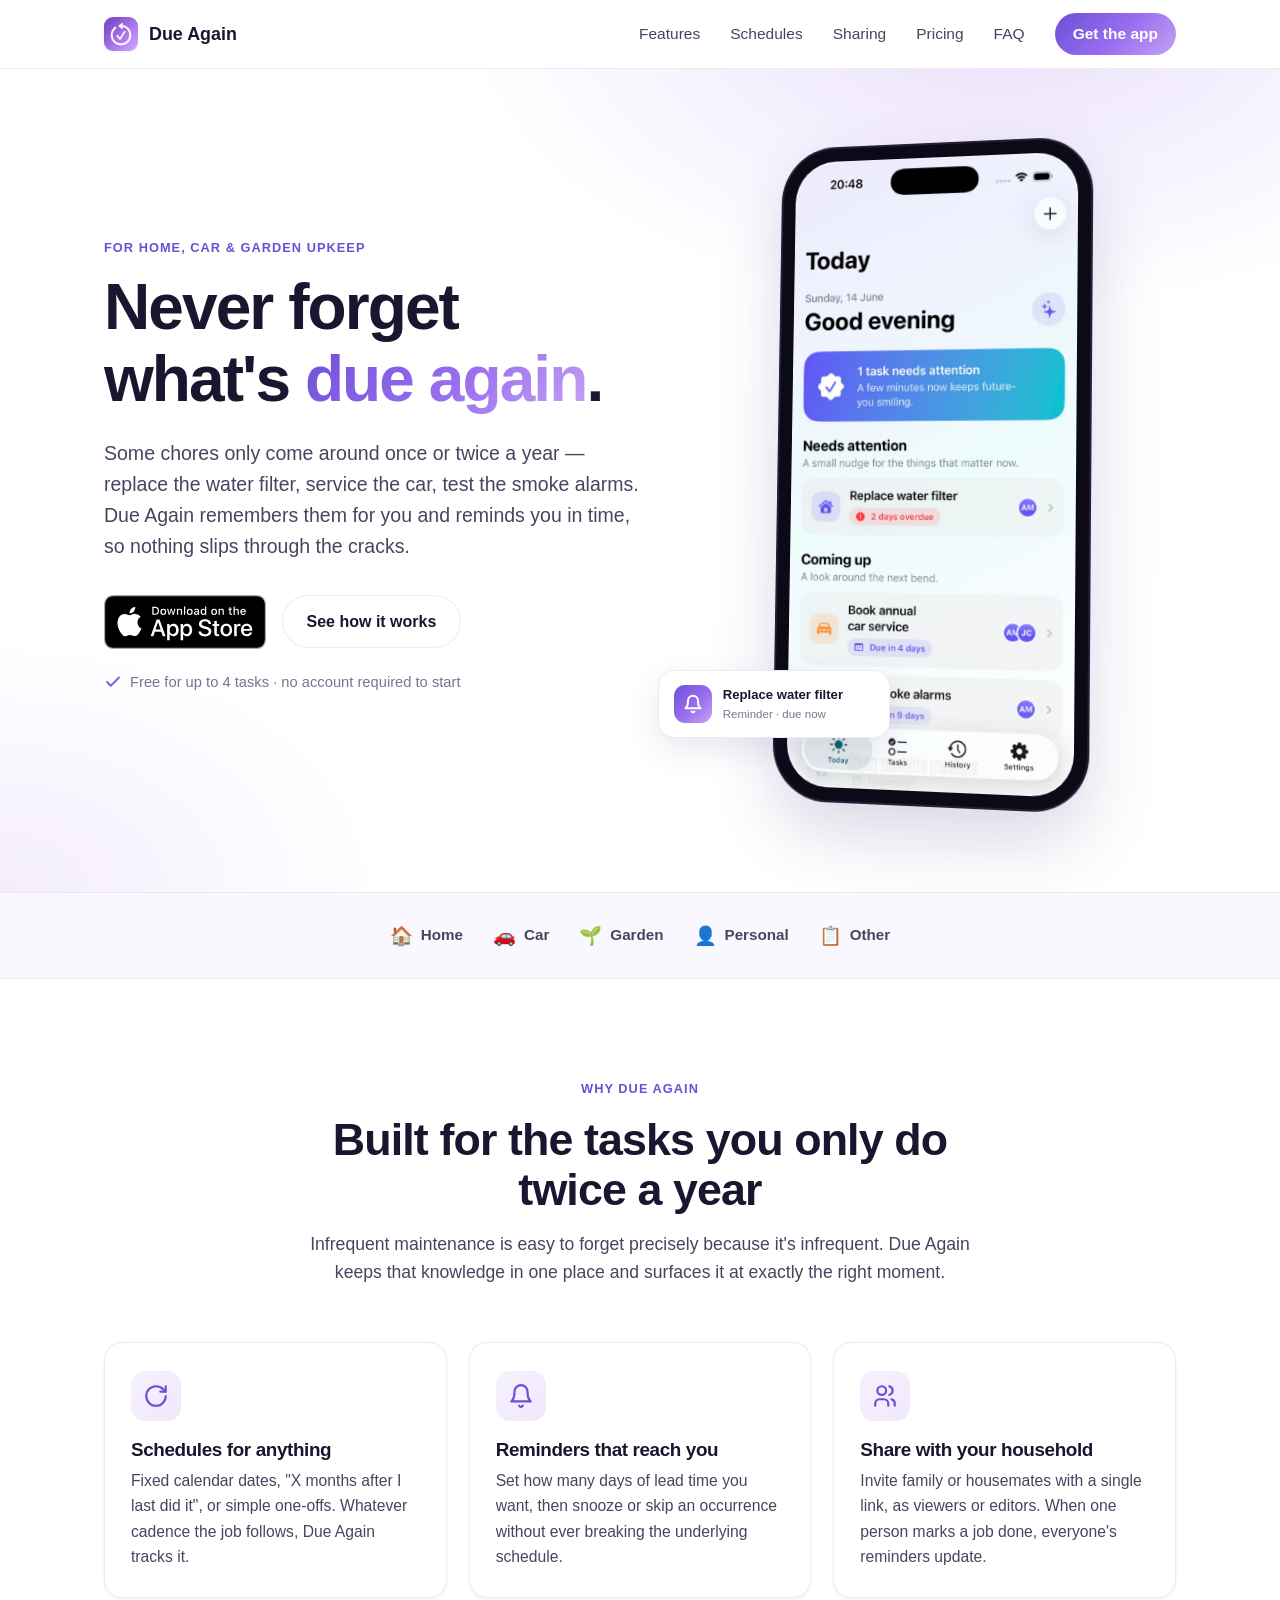
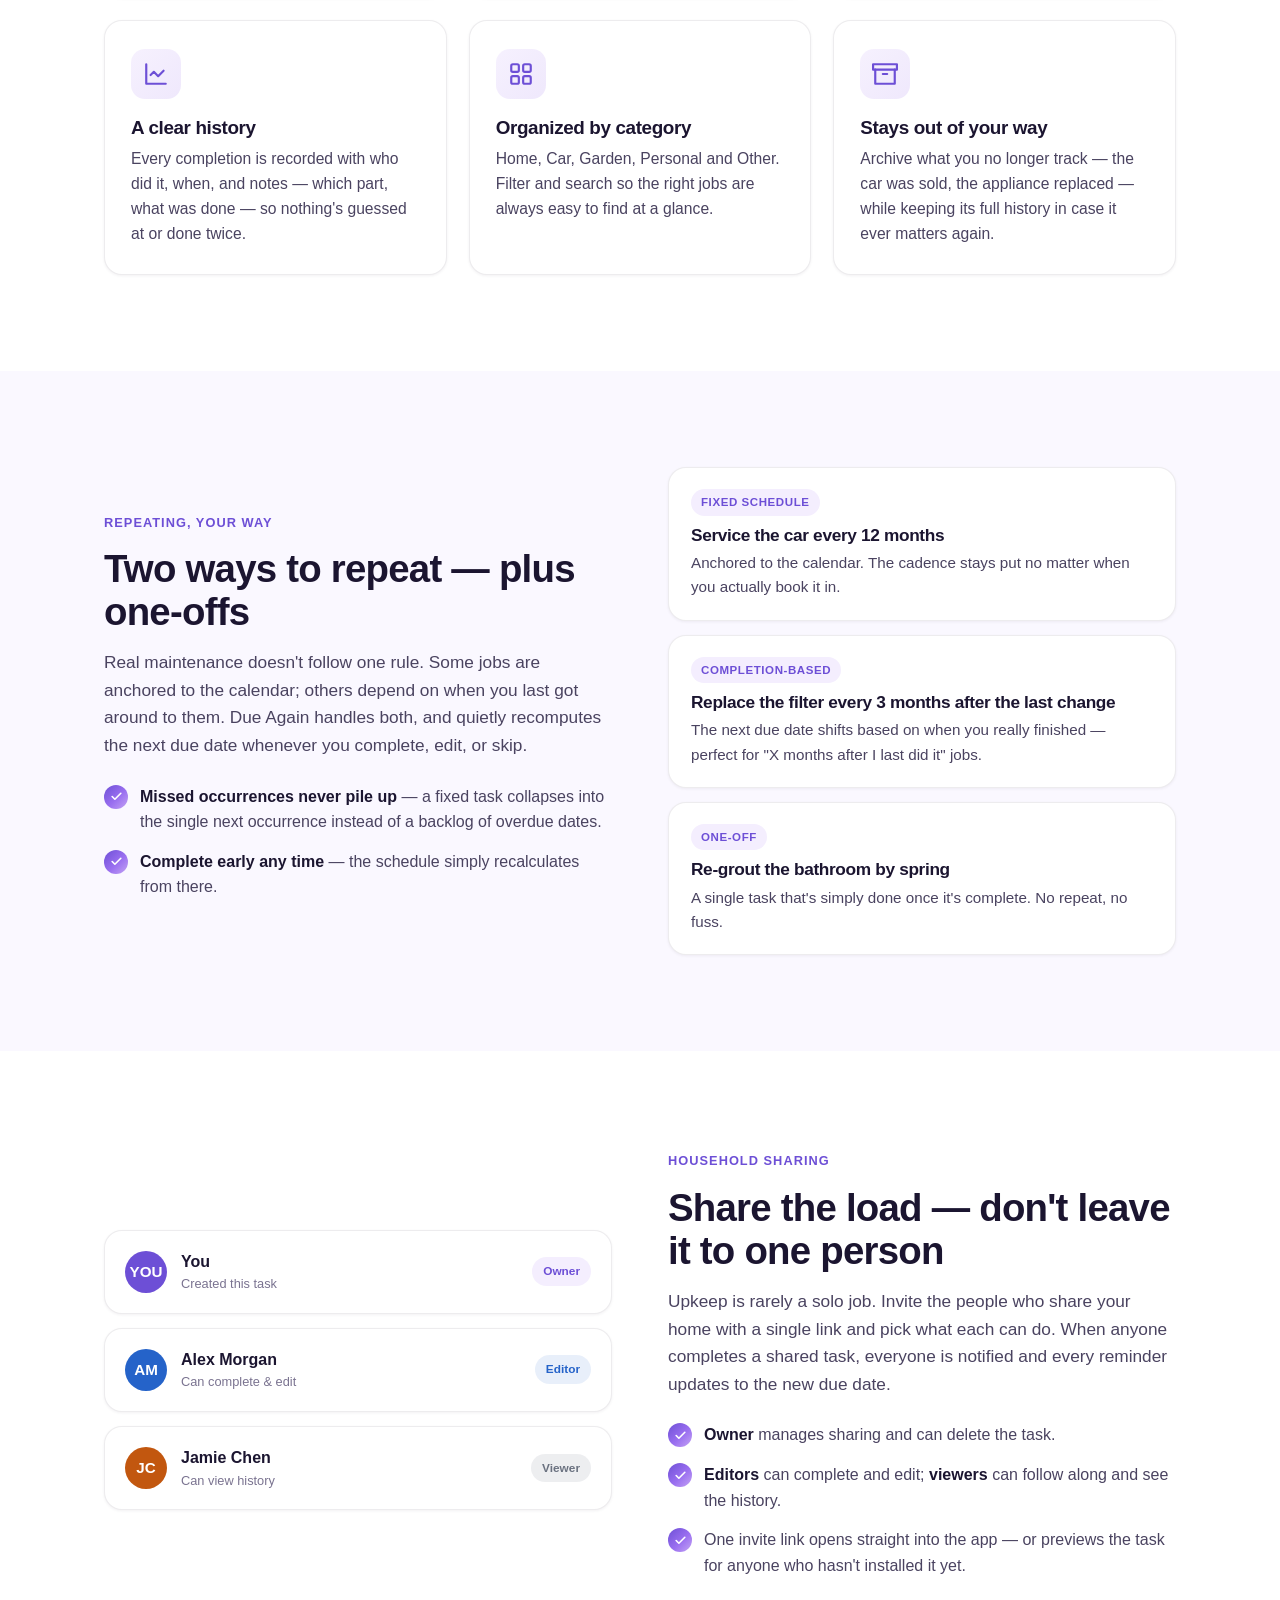
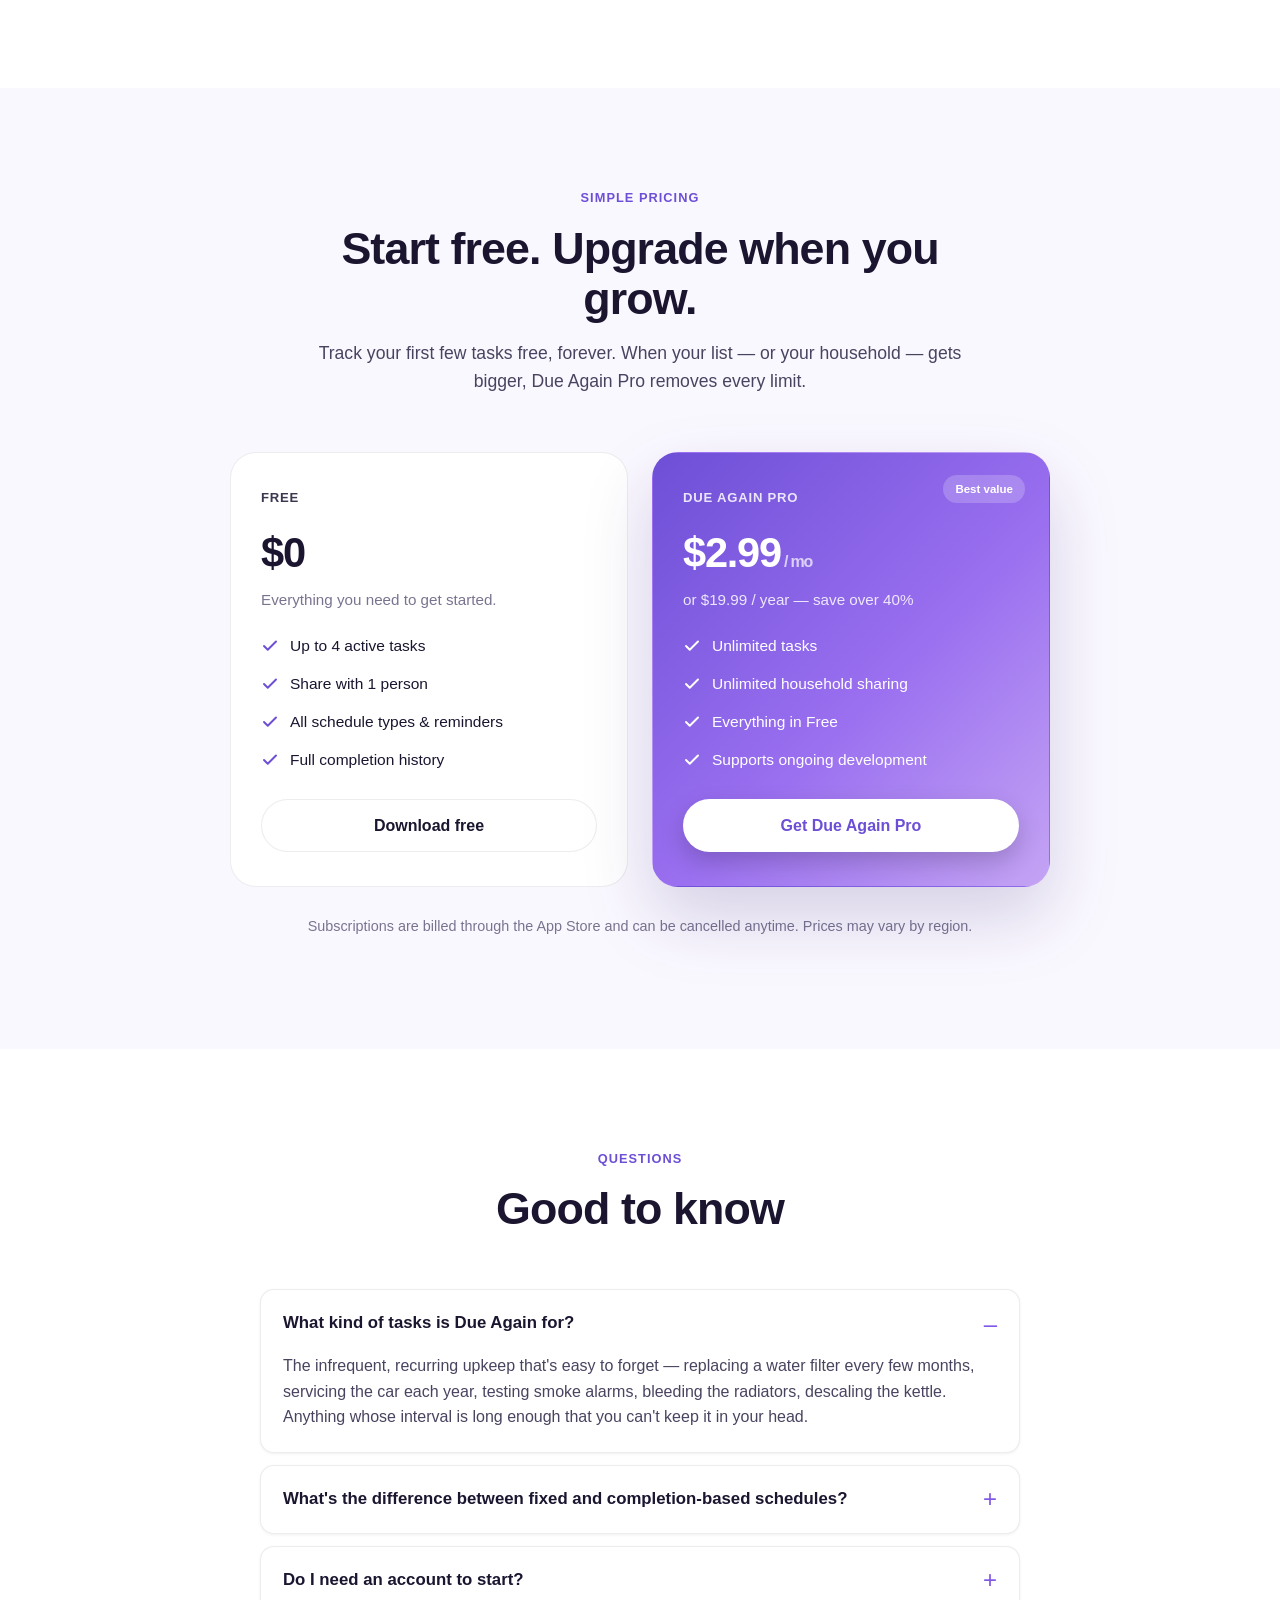
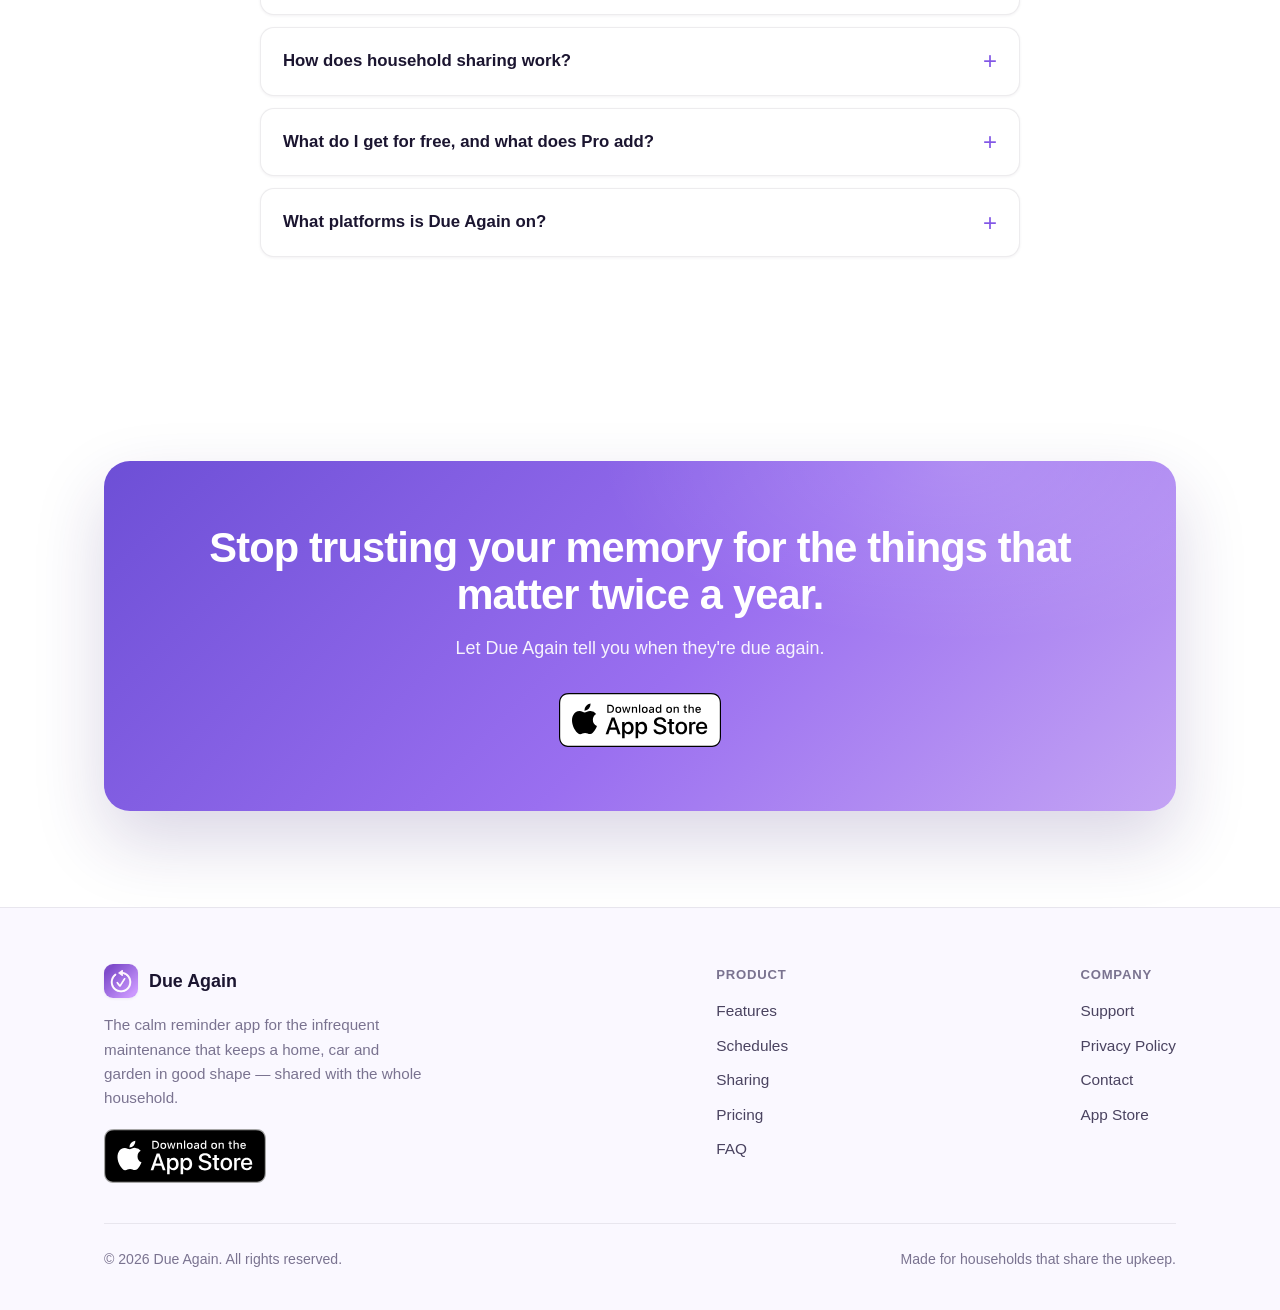
==== commit b3f26509: "Update with better screenshot" ====
--- a/index.html
+++ b/index.html
@@ -105,54 +105,14 @@
           </div>
 
           <div class="hero-visual">
-            <div class="phone phone-tilt">
-              <div class="phone-screen">
-                <div class="app-status"><span>9:41</span><span>􀙇 􀛨 􀋊</span></div>
-                <div class="app-head">
-                  <div class="hello">Good morning 👋</div>
-                  <div class="date">Today, June 29</div>
-                  <div class="app-summary">
-                    <div class="summary-pill"><div class="n">1</div><div class="l">Overdue</div></div>
-                    <div class="summary-pill"><div class="n">2</div><div class="l">This week</div></div>
-                    <div class="summary-pill"><div class="n">9</div><div class="l">Upcoming</div></div>
-                  </div>
-                </div>
-                <div class="app-body">
-                  <div class="app-section-label">Needs attention</div>
-                  <div class="task-row">
-                    <div class="task-ic cat-home">🏠</div>
-                    <div class="task-main">
-                      <div class="t">Replace water filter</div>
-                      <div class="m">Home · every 3 months</div>
-                    </div>
-                    <div class="task-due due-over">2d late</div>
-                  </div>
-                  <div class="app-section-label">Coming up</div>
-                  <div class="task-row">
-                    <div class="task-ic cat-car">🚗</div>
-                    <div class="task-main">
-                      <div class="t">Book annual car service</div>
-                      <div class="m">Car · reminds 14d ahead</div>
-                    </div>
-                    <div class="task-due due-soon">Fri</div>
-                  </div>
-                  <div class="task-row">
-                    <div class="task-ic cat-home">🏠</div>
-                    <div class="task-main">
-                      <div class="t">Test smoke alarms</div>
-                      <div class="m">Home · every 6 months</div>
-                    </div>
-                    <div class="task-due due-ok">Jul 4</div>
-                  </div>
-                  <div class="task-row">
-                    <div class="task-ic cat-garden">🌱</div>
-                    <div class="task-main">
-                      <div class="t">Sharpen garden tools</div>
-                      <div class="m">Garden · once a year</div>
-                    </div>
-                    <div class="task-due due-ok">Jul 9</div>
-                  </div>
-                </div>
+            <div class="device device-tilt">
+              <div class="device-screen">
+                <img
+                  src="images/screenshot-dashboard.jpg"
+                  alt="The Due Again Today screen, showing a task that needs attention and upcoming maintenance tasks"
+                  width="760"
+                  height="1652"
+                />
               </div>
             </div>
 
@@ -162,7 +122,7 @@
               </div>
               <div>
                 <div class="ft">Replace water filter</div>
-                <div class="fm">Reminder · due today</div>
+                <div class="fm">Reminder · due now</div>
               </div>
             </div>
           </div>
@@ -443,7 +403,7 @@
             <h4>Company</h4>
             <a href="/support.html">Support</a>
             <a href="/privacy.html">Privacy Policy</a>
-            <a href="mailto:hello@dueagain.com">Contact</a>
+            <a href="mailto:dueagain@peerassembly.com">Contact</a>
             <a href="https://apps.apple.com/app/id6779137593">App Store</a>
           </div>
         </div>
--- a/css/main.css
+++ b/css/main.css
@@ -186,92 +186,33 @@
 
 .hero-visual { display: flex; justify-content: center; position: relative; }
 
-/* ---------- Phone mockup ---------- */
-.phone {
-  width: 322px;
+/* ---------- Device bezel (real screenshot) ---------- */
+.device {
+  width: 318px;
   flex: none;
-  background: #0f0a1f;
-  border-radius: 44px;
-  padding: 11px;
-  box-shadow: var(--shadow-lg);
+  background: #0d0a18;
+  border-radius: 54px;
+  padding: 13px;
   position: relative;
-}
-.phone::before { /* notch */
-  content: "";
-  position: absolute;
-  top: 20px; left: 50%; transform: translateX(-50%);
-  width: 120px; height: 26px;
-  background: #0f0a1f;
-  border-radius: 0 0 16px 16px;
-  z-index: 3;
-}
-.phone-screen {
-  background: var(--bg);
-  border-radius: 34px;
+  box-shadow:
+    0 0 0 2px #25203a,            /* outer rim highlight */
+    var(--shadow-lg);
+}
+.device-screen {
+  border-radius: 42px;
   overflow: hidden;
-  height: 600px;
-  display: flex;
-  flex-direction: column;
-}
-.phone-tilt { transform: perspective(1600px) rotateY(-14deg) rotateX(3deg); }
-
-/* App UI inside the phone */
-.app-status {
-  height: 50px; flex: none;
-  background: var(--grad);
-  display: flex; align-items: flex-end; justify-content: space-between;
-  padding: 0 20px 8px;
-  color: #fff; font-size: 0.78rem; font-weight: 600;
-}
-.app-head {
-  background: var(--grad);
-  color: #fff;
-  padding: 6px 20px 22px;
-}
-.app-head .hello { font-size: 0.84rem; opacity: 0.9; }
-.app-head .date { font-size: 1.4rem; font-weight: 800; letter-spacing: -0.02em; }
-.app-summary {
-  display: flex; gap: 10px; margin-top: 16px;
-}
-.summary-pill {
-  flex: 1; background: rgba(255, 255, 255, 0.18);
-  border-radius: 13px; padding: 10px 12px; backdrop-filter: blur(4px);
-}
-.summary-pill .n { font-size: 1.35rem; font-weight: 800; line-height: 1; }
-.summary-pill .l { font-size: 0.7rem; opacity: 0.92; margin-top: 4px; }
-
-.app-body { flex: 1; overflow: hidden; padding: 6px 14px 16px; background: var(--bg); }
-.app-section-label {
-  font-size: 0.72rem; font-weight: 700; text-transform: uppercase;
-  letter-spacing: 0.06em; color: var(--ink-3); margin: 16px 4px 8px;
-}
-.task-row {
-  display: flex; align-items: center; gap: 10px;
-  background: var(--card); border: 1px solid var(--line);
-  border-radius: 14px; padding: 11px 12px; margin-bottom: 9px;
-  box-shadow: var(--shadow-sm);
-}
-.task-ic {
-  width: 36px; height: 36px; border-radius: 10px; flex: none;
-  display: flex; align-items: center; justify-content: center; font-size: 1.05rem;
-}
-.task-main { flex: 1; min-width: 0; }
-.task-main .t { font-size: 0.88rem; font-weight: 650; white-space: nowrap; overflow: hidden; text-overflow: ellipsis; }
-.task-main .m { font-size: 0.73rem; color: var(--ink-3); margin-top: 1px; }
-.task-due { font-size: 0.68rem; font-weight: 700; padding: 4px 7px; border-radius: 999px; flex: none; }
-.due-over { background: #fdecec; color: #c0392b; }
-.due-soon { background: #fff4e2; color: #b86a07; }
-.due-ok { background: var(--violet-050); color: var(--violet-600); }
-.check { width: 22px; height: 22px; border-radius: 50%; border: 2px solid var(--violet-200); flex: none; }
-
-.cat-home { background: rgba(47,143,107,0.12); color: var(--home); }
-.cat-car { background: rgba(37,99,201,0.12); color: var(--car); }
-.cat-garden { background: rgba(78,154,47,0.12); color: var(--garden); }
-.cat-personal { background: rgba(194,87,15,0.12); color: var(--personal); }
-
-/* Floating mini-card on hero phone */
+  background: #000;
+  line-height: 0;
+  /* keep the screen corners crisp against the bezel */
+  box-shadow: inset 0 0 0 1px rgba(255, 255, 255, 0.04);
+}
+.device-screen img { width: 100%; height: auto; display: block; }
+.device-tilt { transform: perspective(1700px) rotateY(-13deg) rotateX(3deg); }
+
+/* Floating reminder card over the device */
 .float-card {
   position: absolute;
+  z-index: 2;
   left: -28px; bottom: 64px;
   background: #fff;
   border-radius: 16px;
